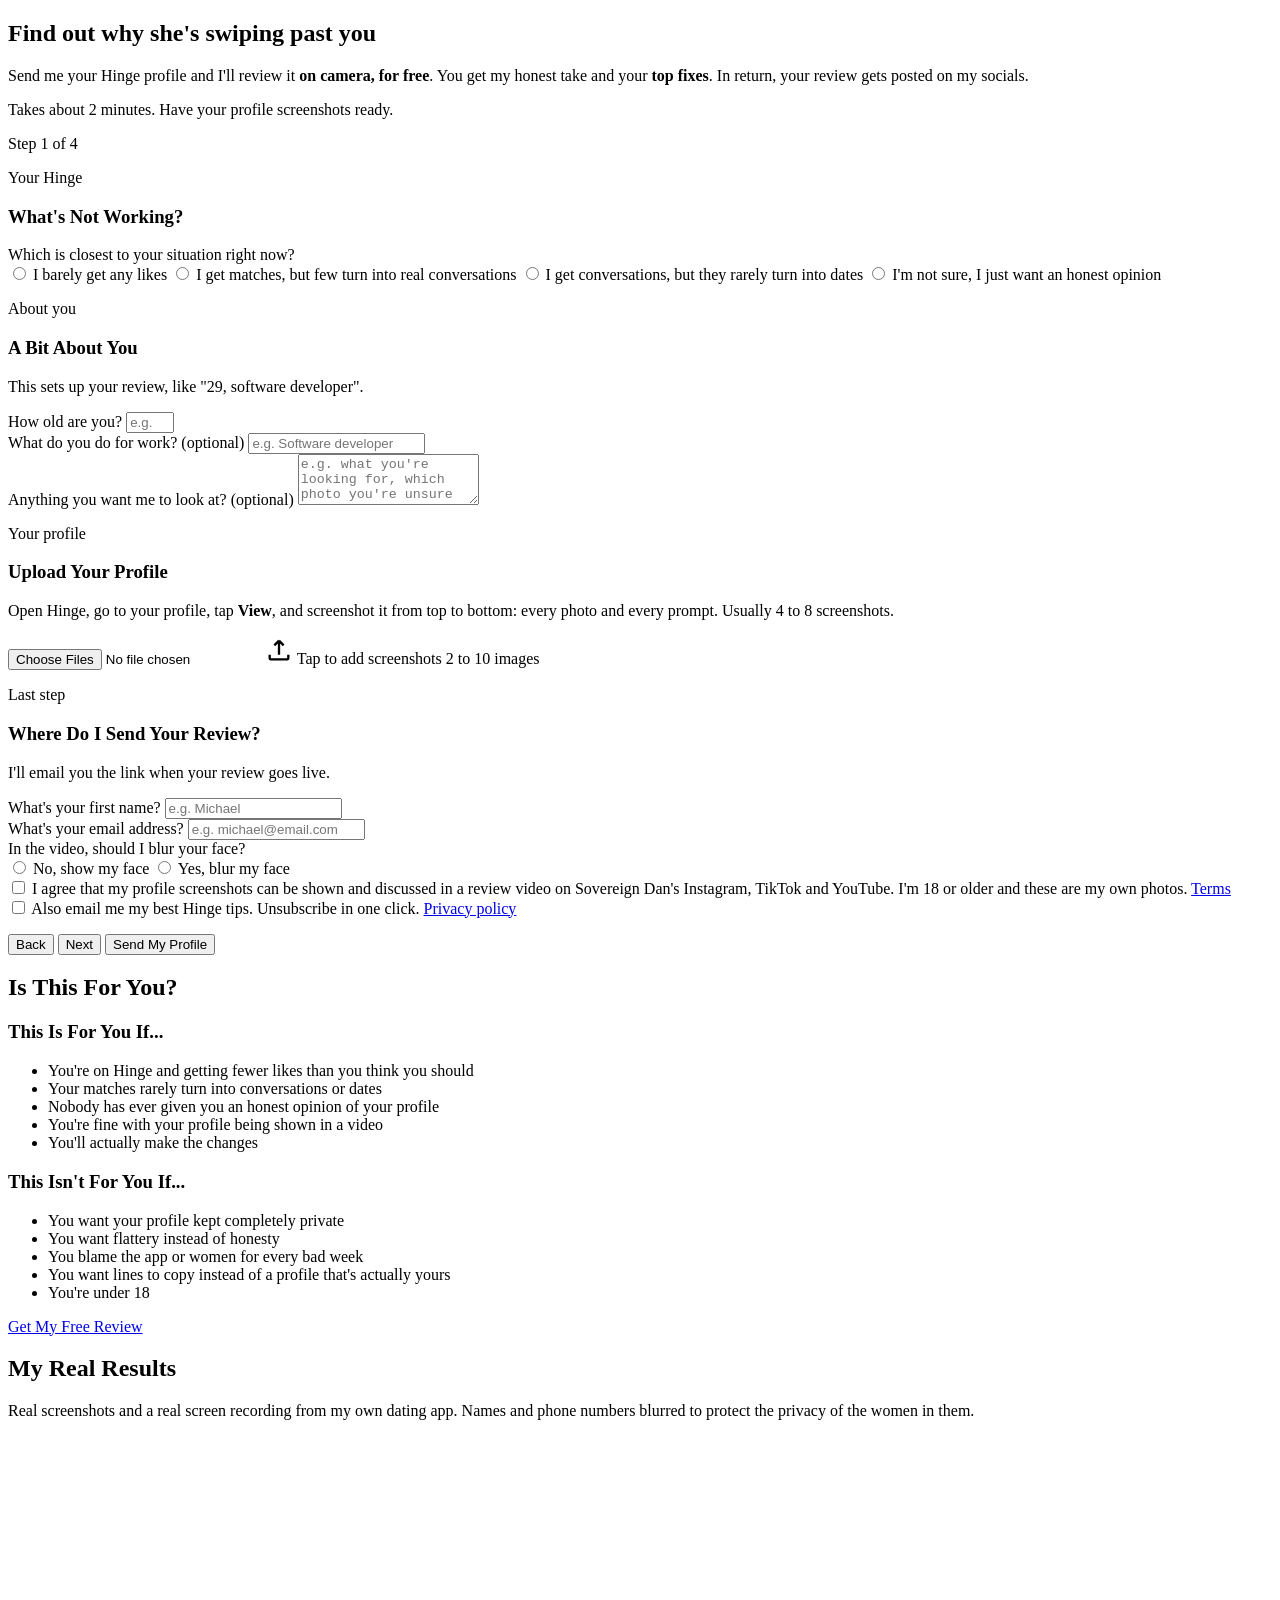
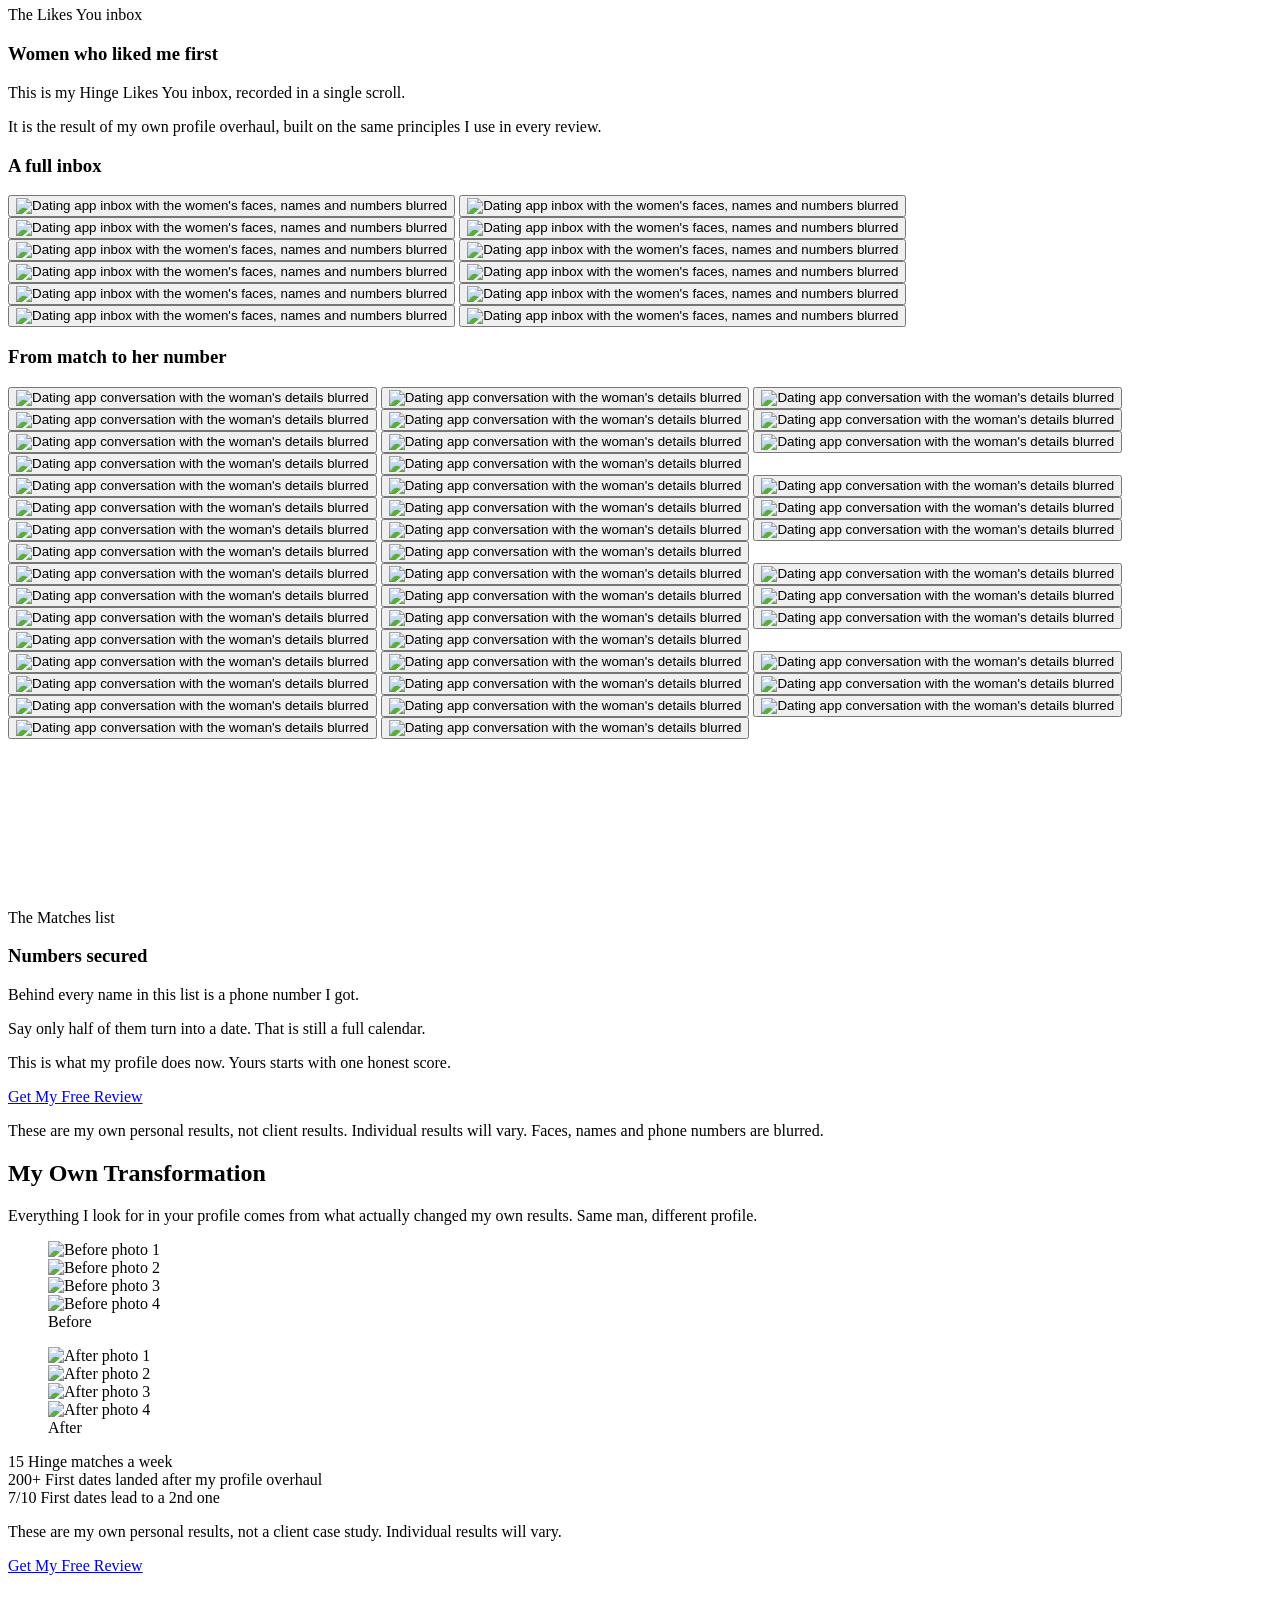
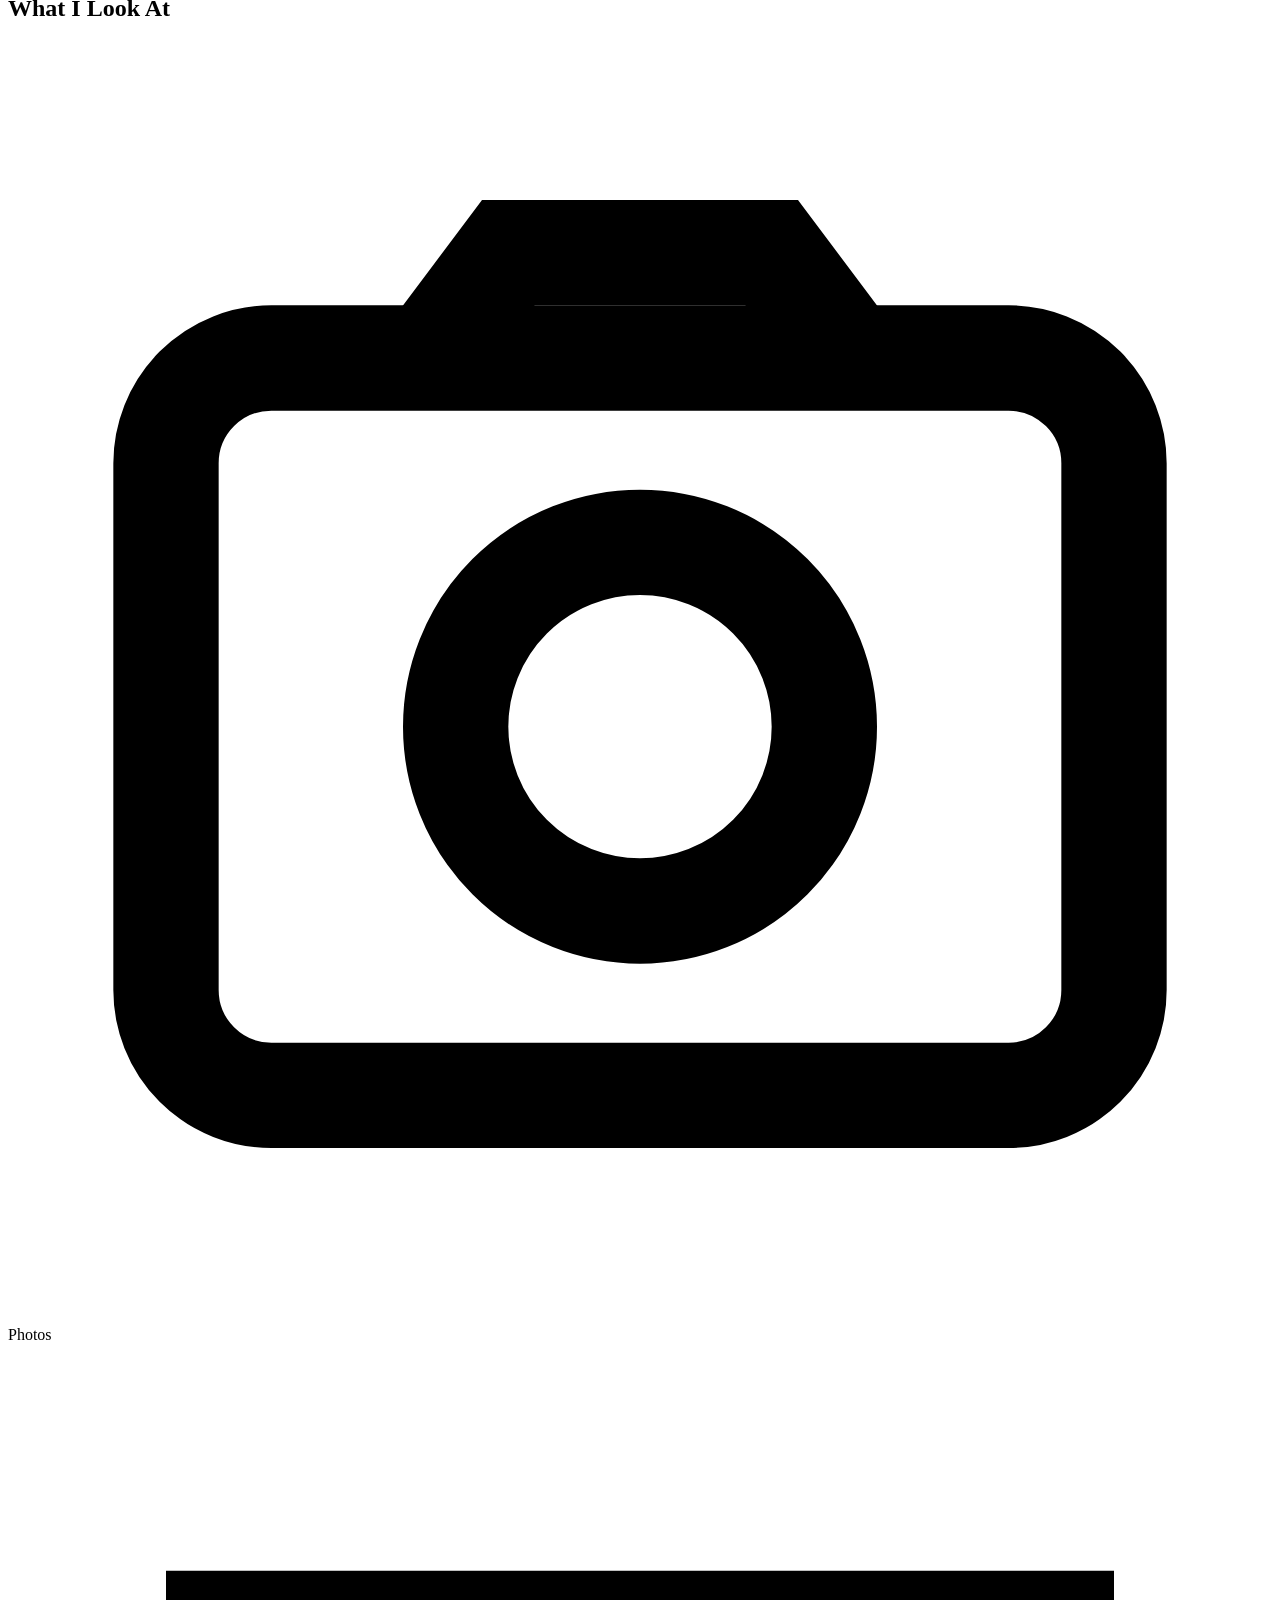
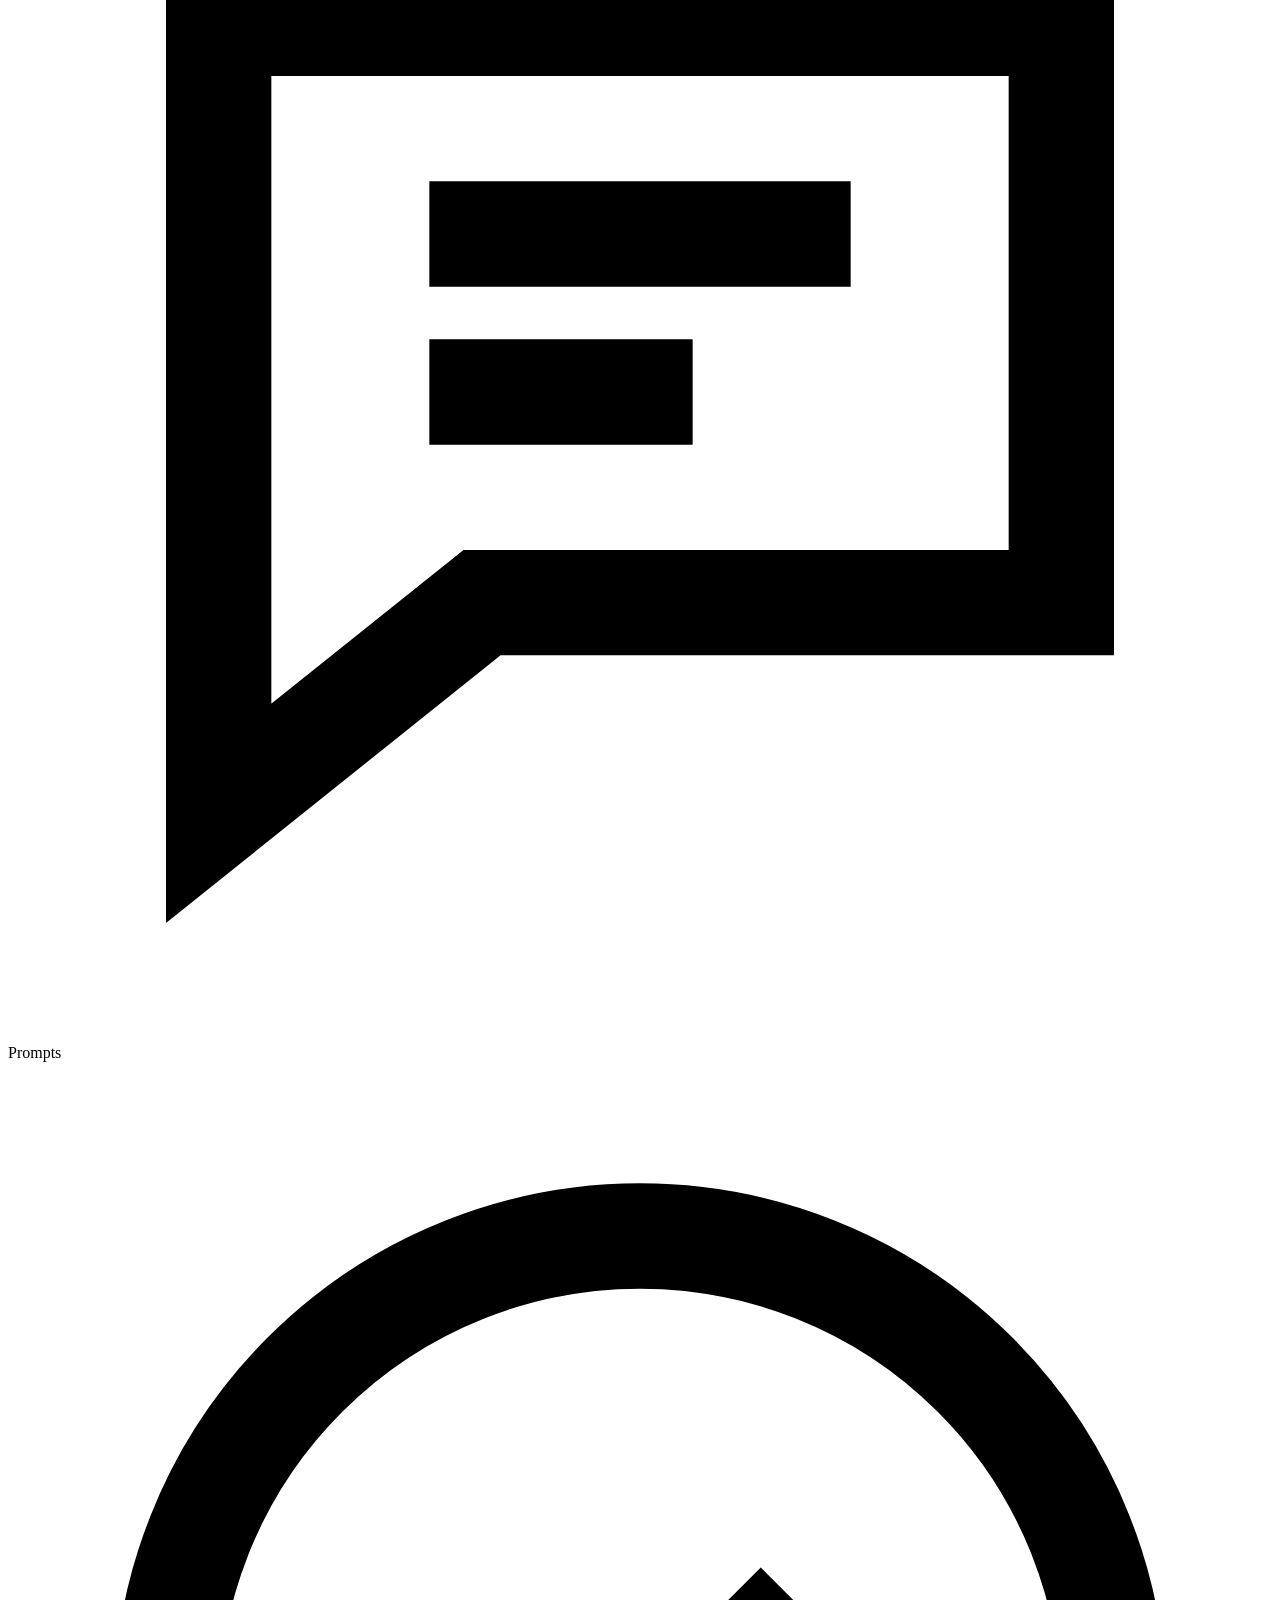
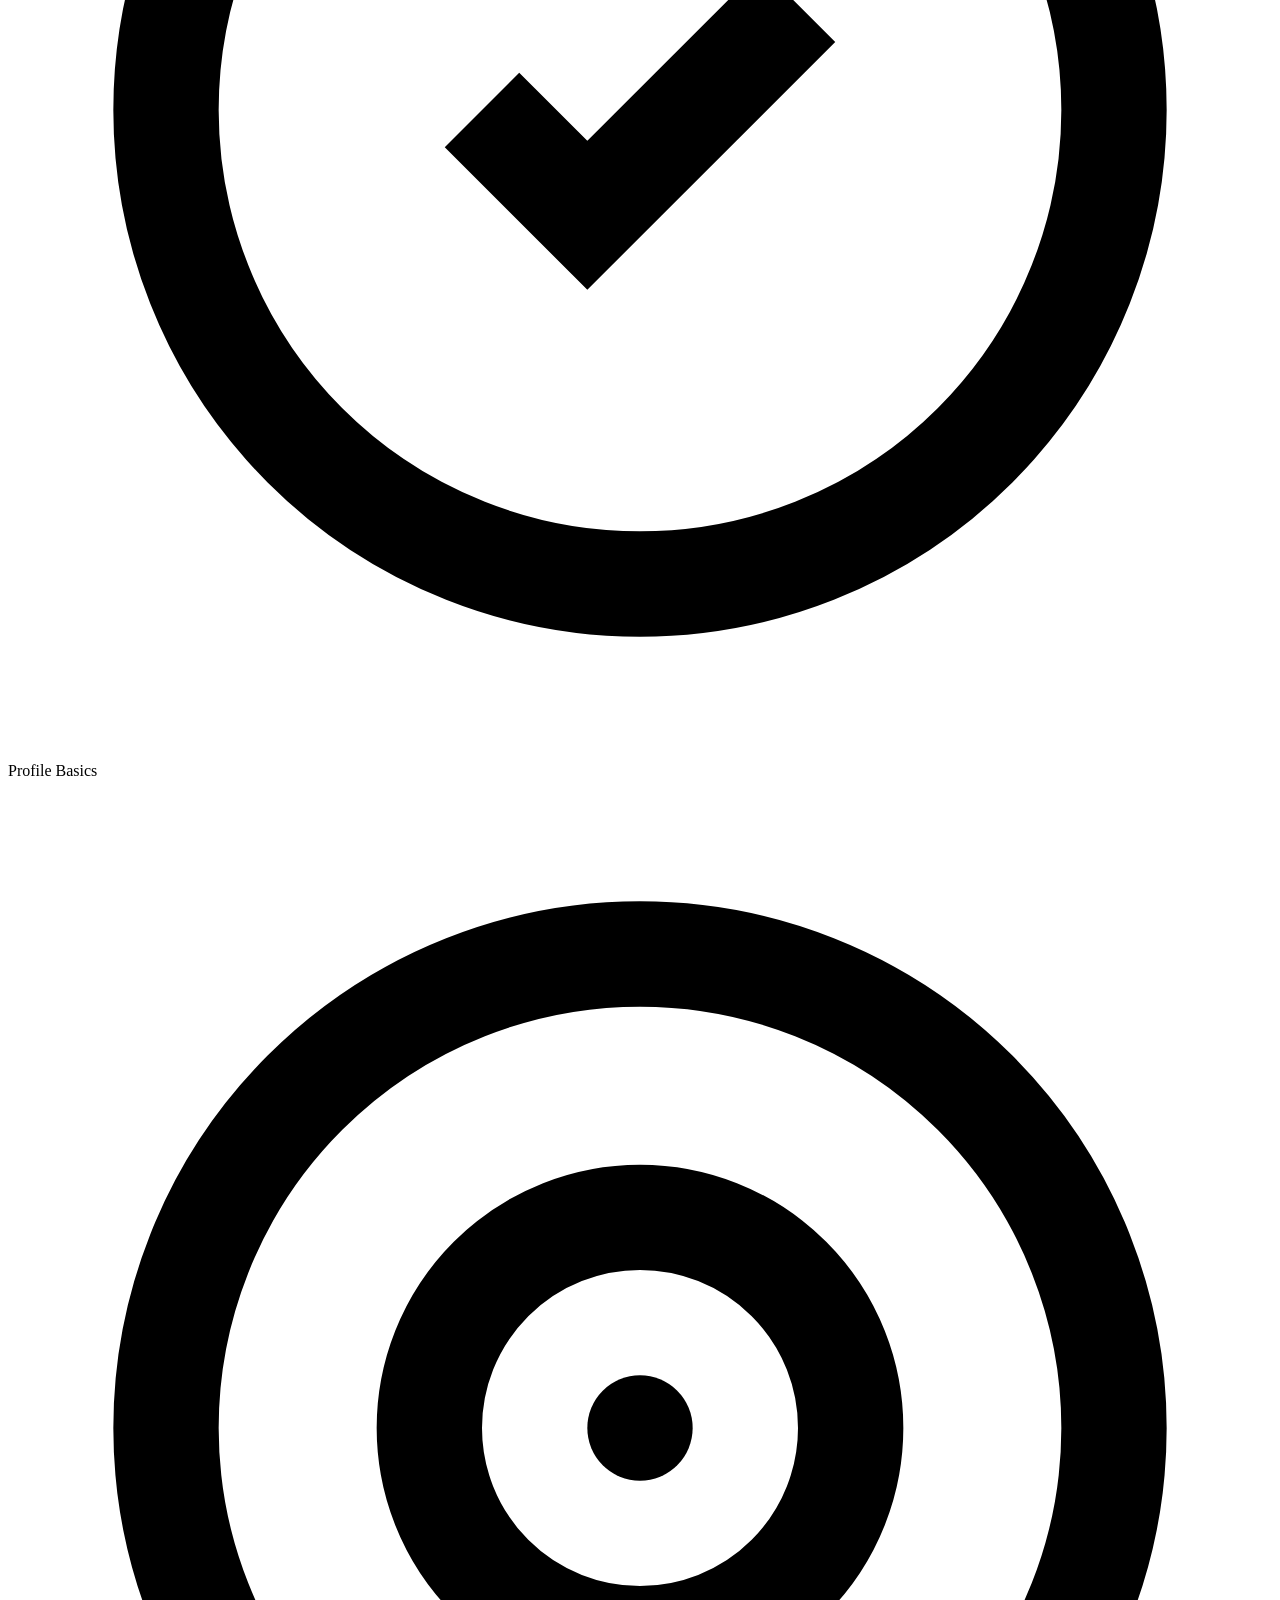
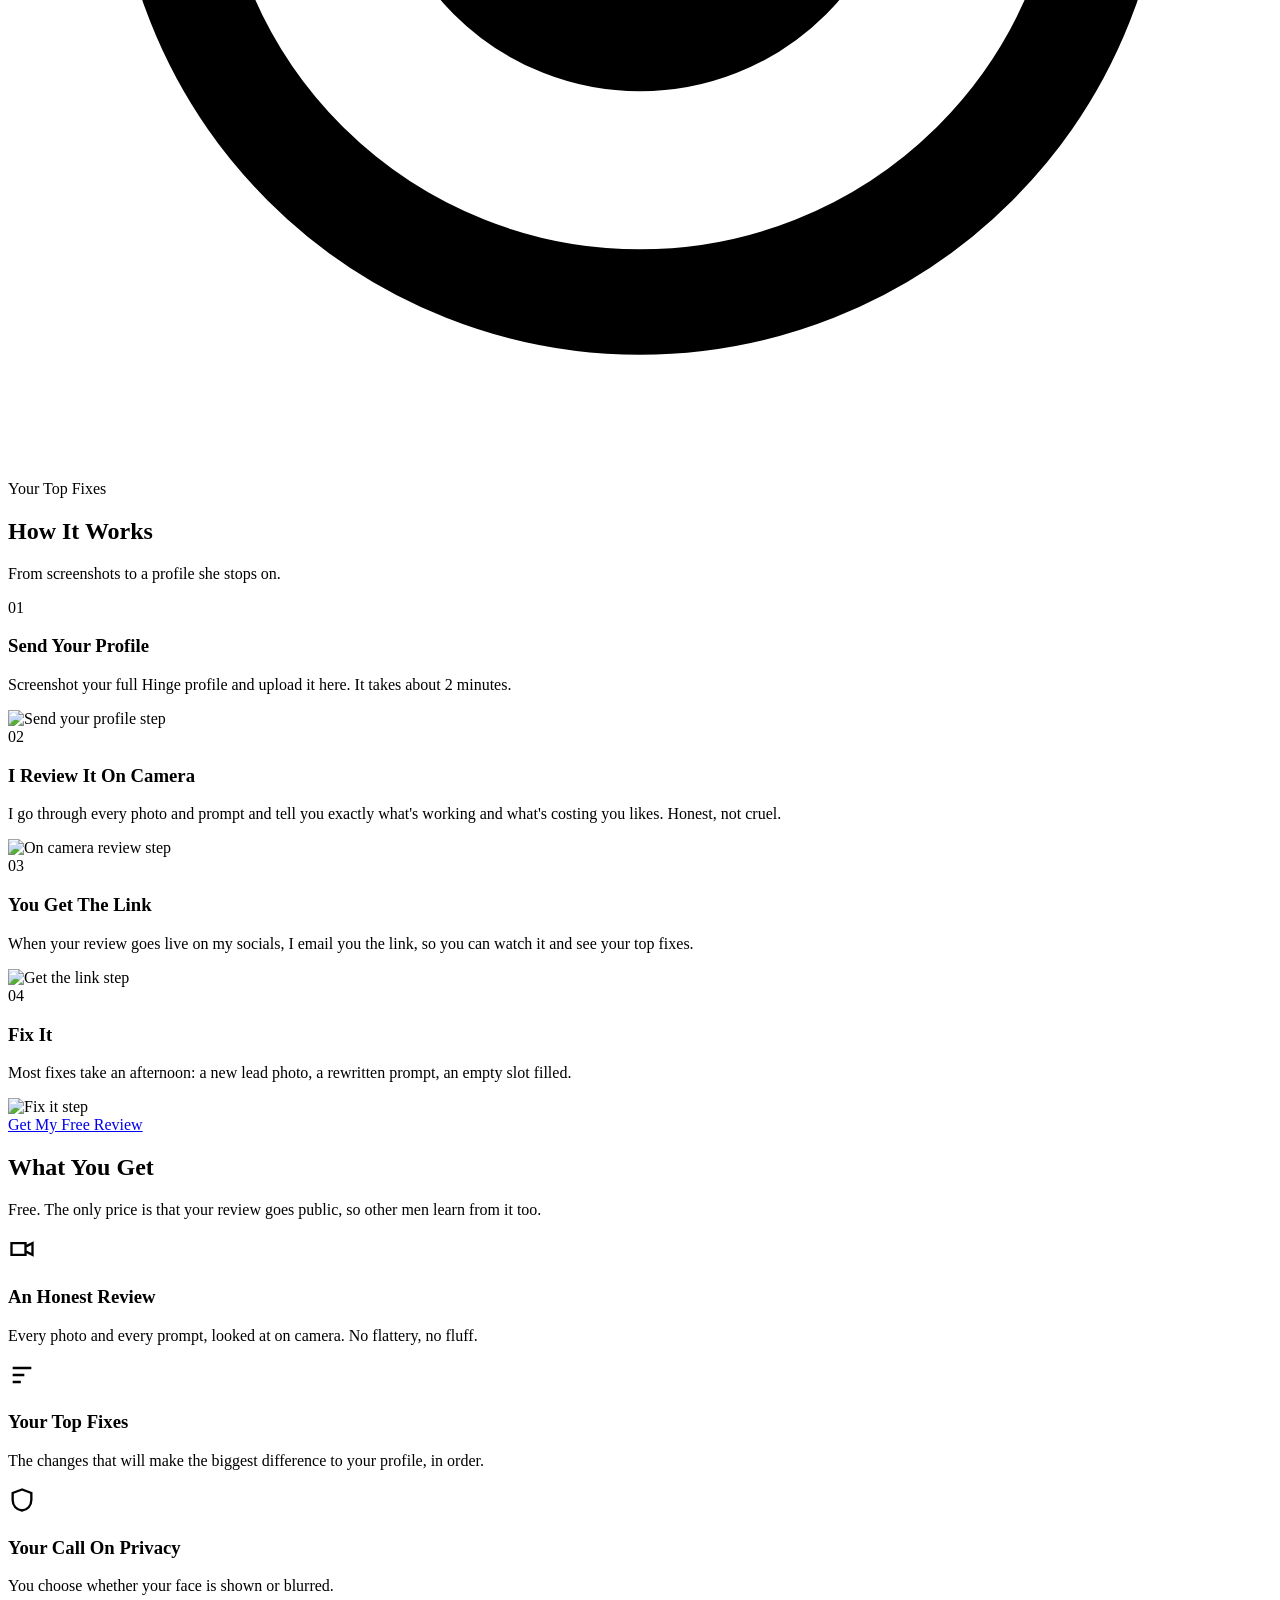
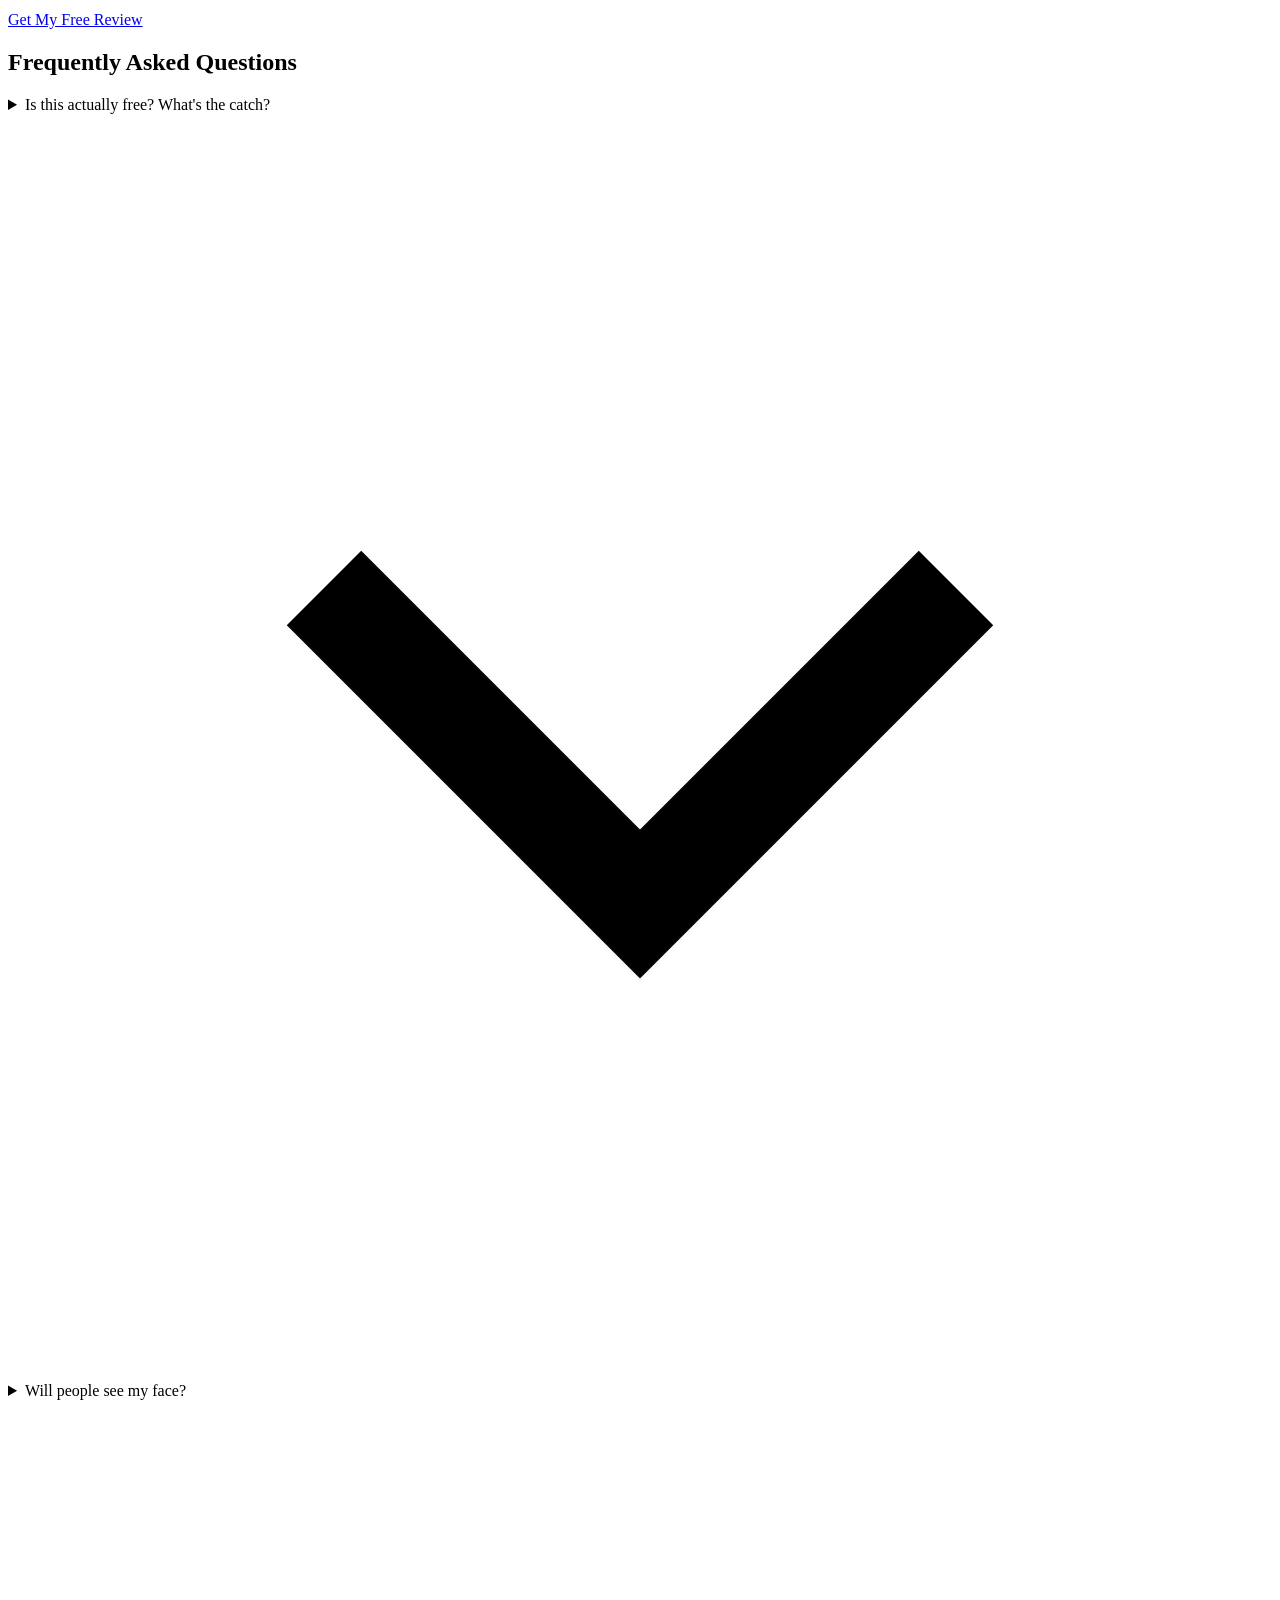
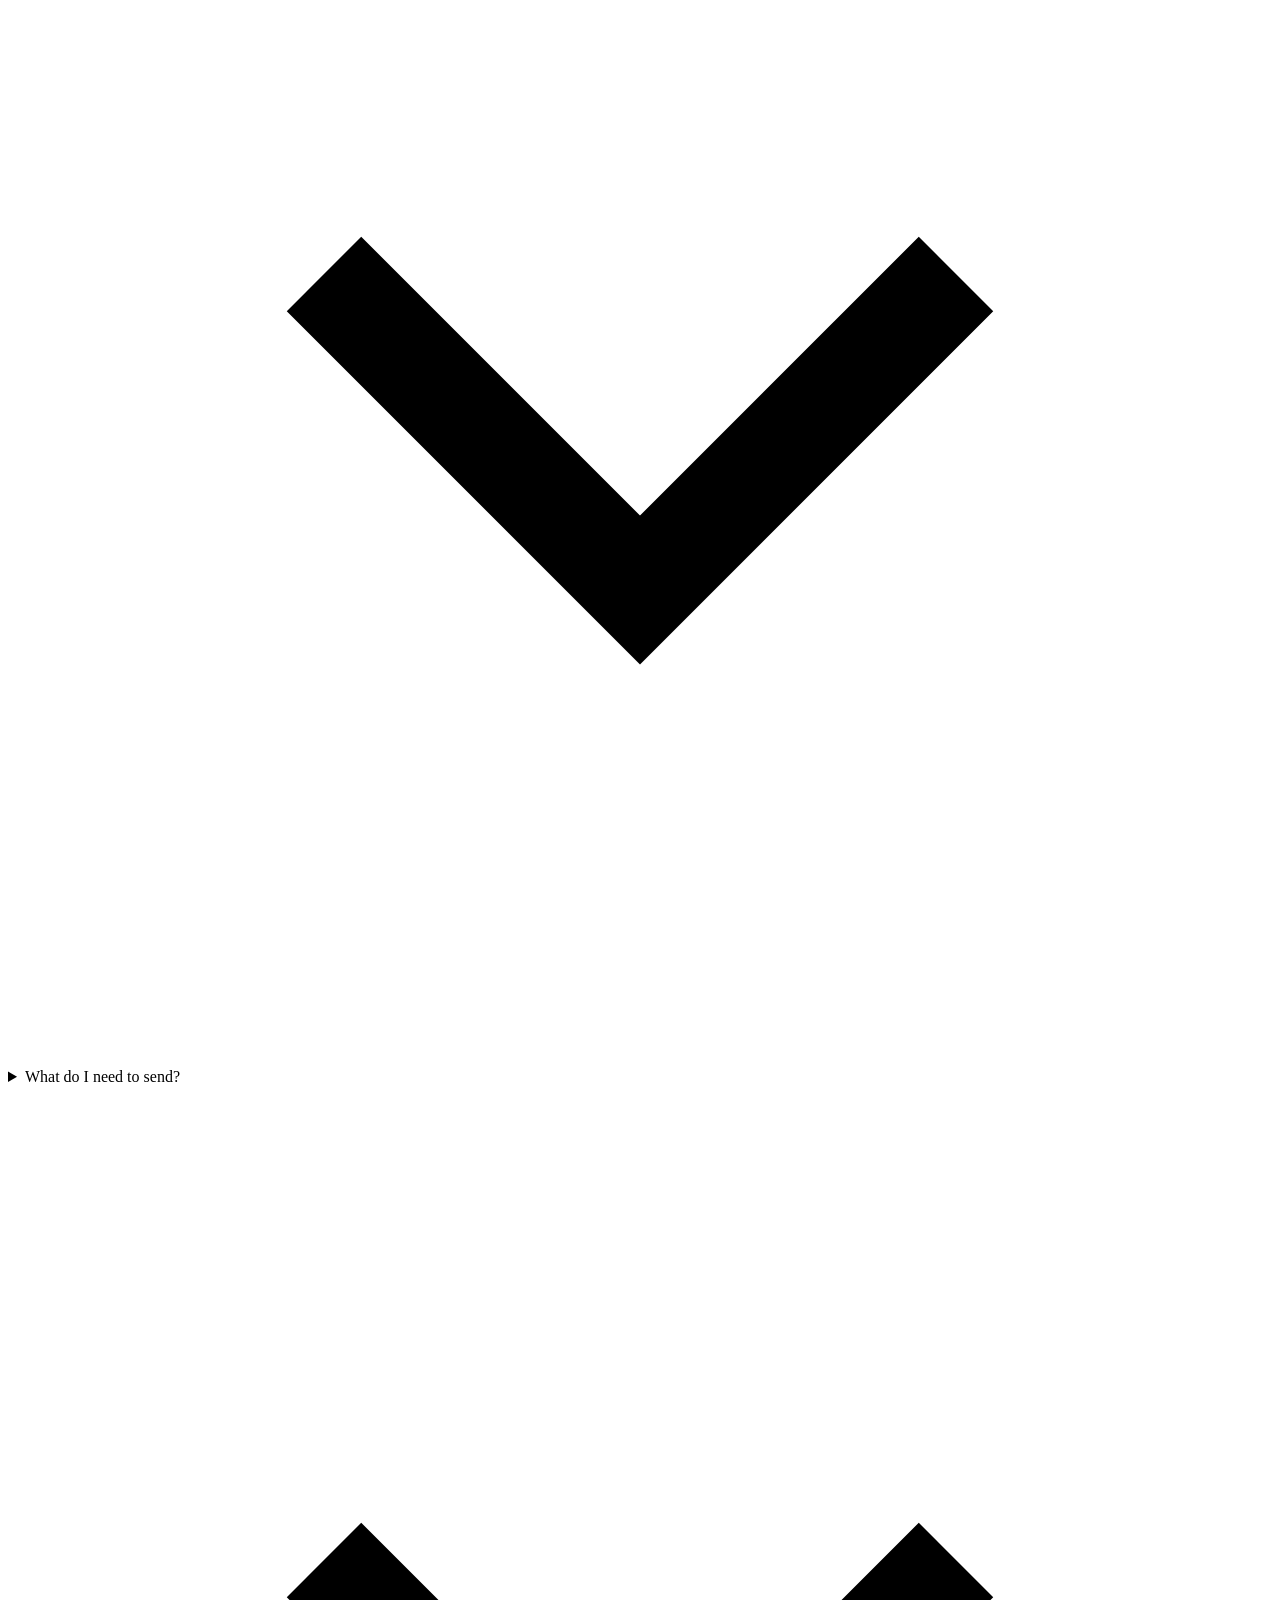
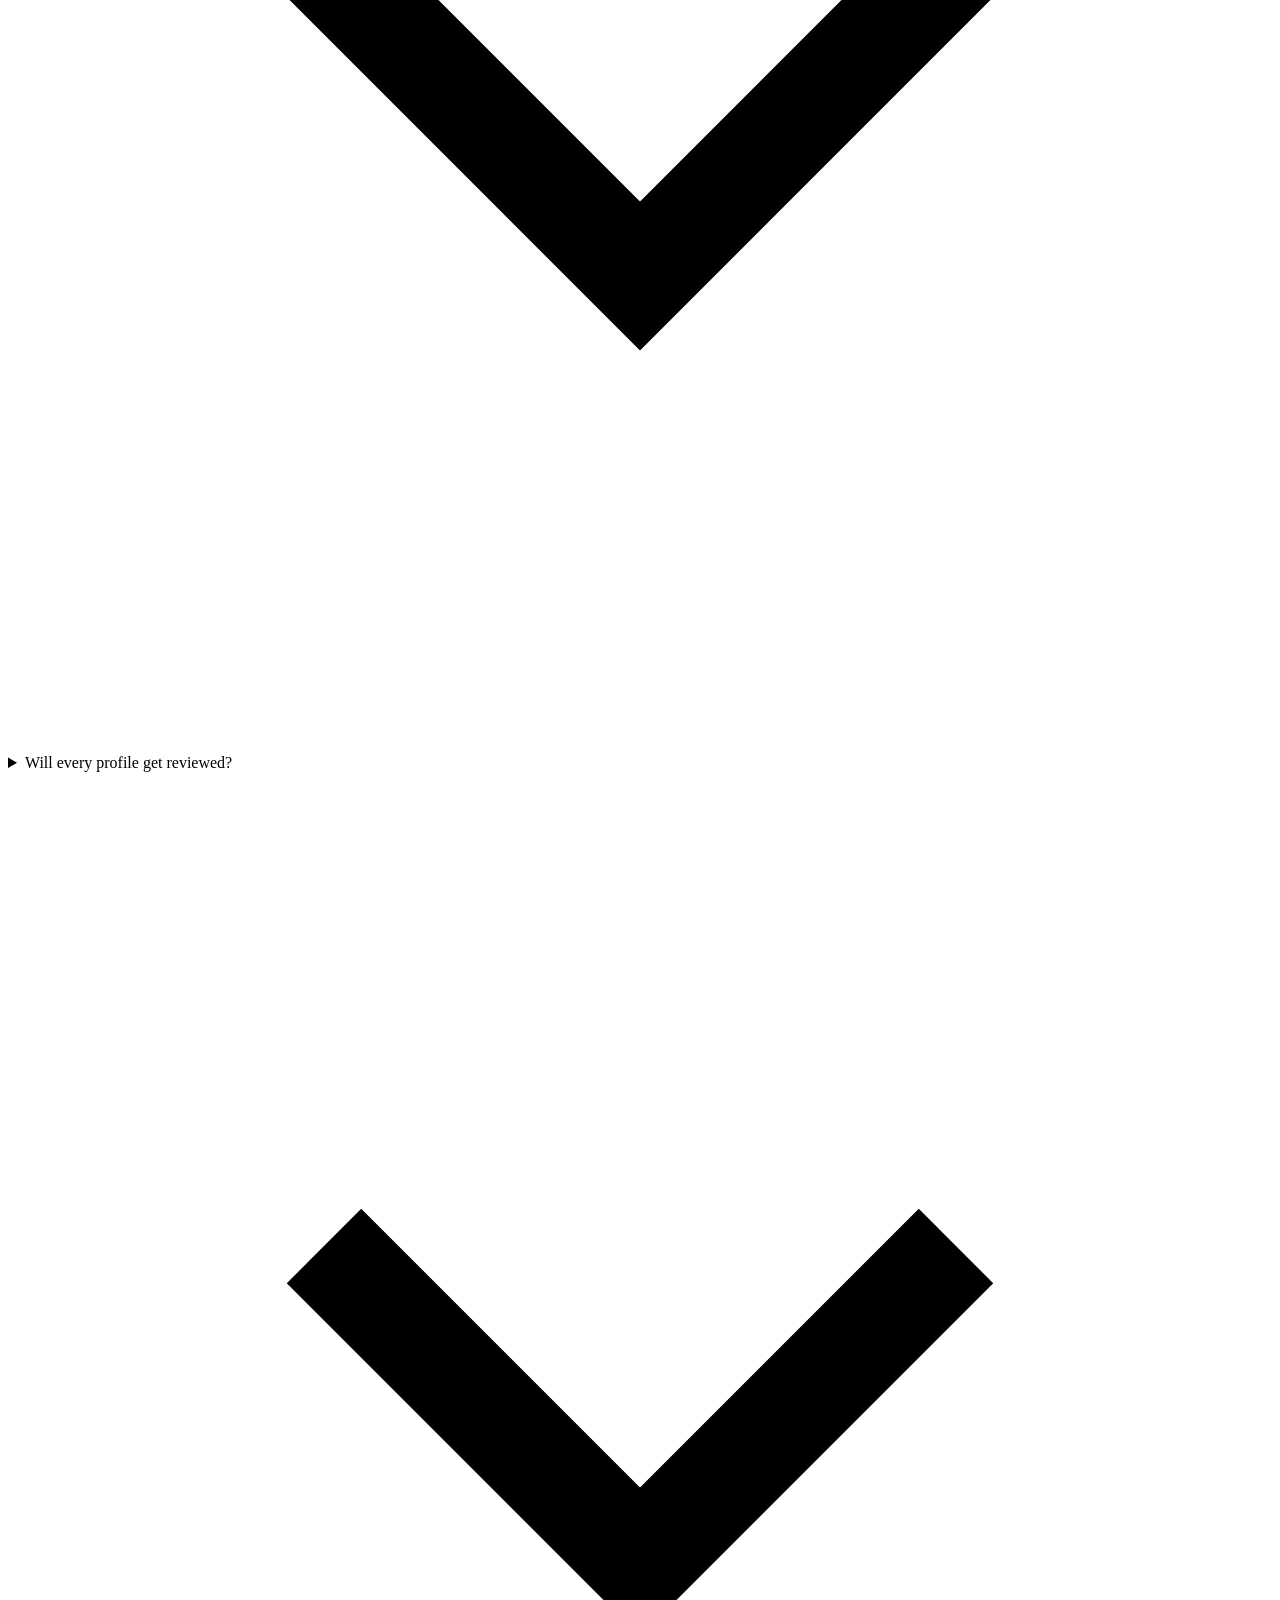
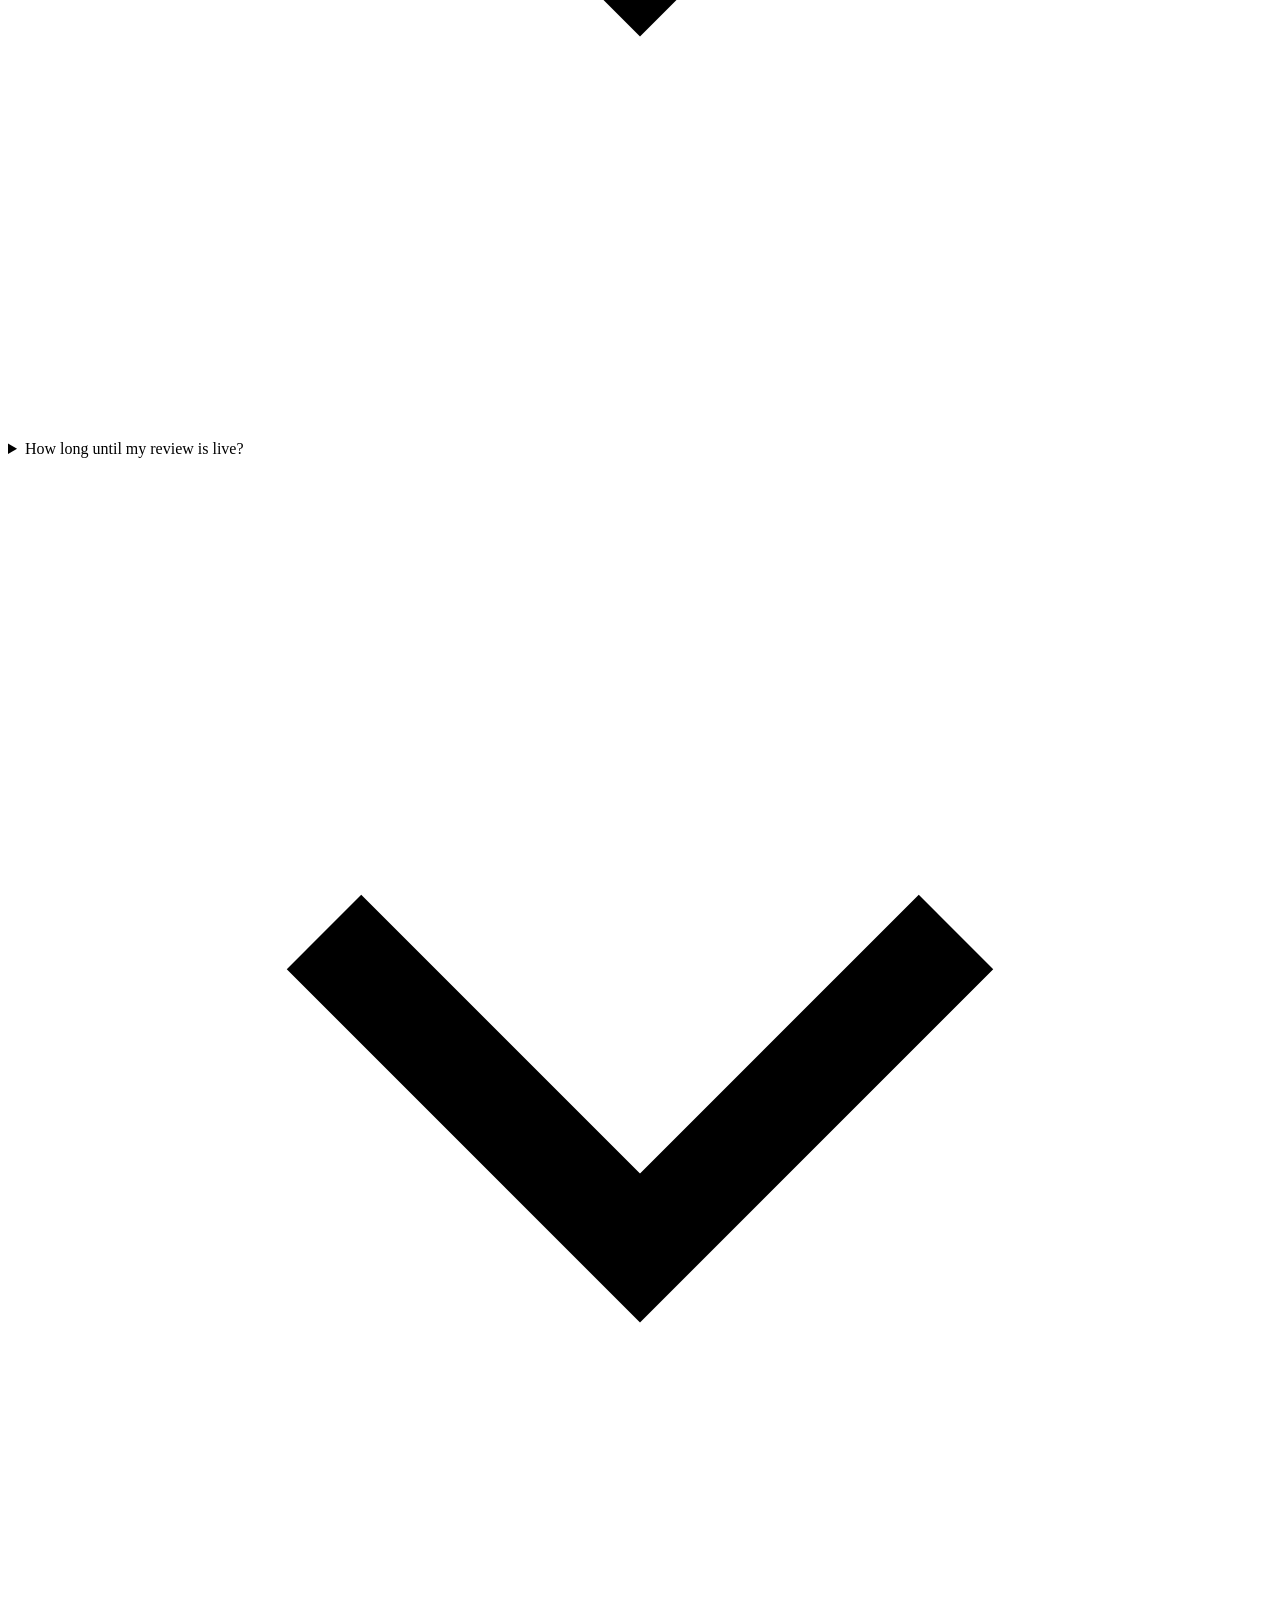
==== index.html @ 55711e71 "Add files via upload" ====
<!DOCTYPE html>
<html lang="en">
<head>
<meta charset="UTF-8" />
<meta name="viewport" content="width=device-width, initial-scale=1.0" />
<title>Sovereign Dan | Free Hinge Profile Review</title>
<meta name="description" content="Send me your Hinge profile and get an honest, on camera review for free. Your review gets featured on my socials." />
<!-- CONFIRM DOMAIN: sovereigndan.com is assumed. Change these four URLs if the live domain is different. -->
<link rel="canonical" href="https://sovereigndan.com/" />
<meta property="og:url" content="https://sovereigndan.com/" />

<meta property="og:title" content="Find out why she's swiping past you" />
<meta property="og:description" content="Free Hinge profile reviews, on camera. Send me your profile and get my honest take and your top fixes." />
<meta property="og:image" content="https://sovereigndan.com/assets/og-image.jpg" />
<meta property="og:image:width" content="1200" />
<meta property="og:image:height" content="630" />
<meta property="og:site_name" content="Sovereign Dan" />
<meta name="twitter:card" content="summary_large_image" />
<meta name="twitter:image" content="https://sovereigndan.com/assets/og-image.jpg" />
<meta property="og:type" content="website" />

<link rel="icon" href="assets/favicon.ico?v=2" sizes="48x48" />
<link rel="icon" type="image/png" sizes="32x32" href="assets/favicon-32.png?v=2" />
<link rel="icon" type="image/png" sizes="192x192" href="assets/favicon-192.png?v=2" />
<link rel="apple-touch-icon" href="assets/apple-touch-icon.png?v=2" />
<meta name="theme-color" content="#401b27" />

<!-- Remove this once the page is ready to be found. -->
<meta name="robots" content="noindex" />

<link rel="stylesheet" href="css/styles.css?v=41" />
</head>
<body>

<main>

<!-- ================= 1. HERO + PROFILE SUBMISSION ================= -->
<section id="top" class="hero reveal" aria-labelledby="hero-heading">
  <div class="hero-bg" aria-hidden="true"></div>
  <div class="hero-overlay" aria-hidden="true"></div>
  <div class="container hero-inner">
    <h1 id="hero-heading" class="hero-headline">Find out why she's swiping past you</h1>
    <p class="hero-subheadline">Send me your Hinge profile and I'll review it <b>on camera, for free</b>. You get my honest take and your <b>top fixes</b>. In return, your review gets posted on my socials.</p>

    <p class="hero-form-label" id="apply">Takes about 2 minutes. Have your profile screenshots ready.</p>

    <div class="multistep-form" id="applyForm">

      <!-- progress -->
      <div class="form-progress">
        <div class="form-progress-bar">
          <div class="form-progress-fill" id="formProgressFill"></div>
        </div>
        <div class="form-progress-label">
          <span id="formStepLabel">Step 1 of 4</span>
        </div>
      </div>

      <form novalidate>

        <!-- STEP 1: WHAT'S NOT WORKING -->
        <div class="form-step is-active" data-step="1">
          <p class="form-step-kicker">Your Hinge</p>
          <h3 class="form-step-title">What's Not Working?</h3>
          <div class="form-field">
            <span class="form-field-label">Which is closest to your situation right now?</span>
            <div class="radio-group">
              <label class="radio-option">
                <input type="radio" name="problem" value="Barely any likes" required />
                <span>I barely get any likes</span>
              </label>
              <label class="radio-option">
                <input type="radio" name="problem" value="Matches but few conversations" />
                <span>I get matches, but few turn into real conversations</span>
              </label>
              <label class="radio-option">
                <input type="radio" name="problem" value="Conversations but few dates" />
                <span>I get conversations, but they rarely turn into dates</span>
              </label>
              <label class="radio-option">
                <input type="radio" name="problem" value="Wants an honest opinion" />
                <span>I'm not sure, I just want an honest opinion</span>
              </label>
            </div>
          </div>
        </div>

        <!-- STEP 2: ABOUT YOU -->
        <div class="form-step" data-step="2">
          <p class="form-step-kicker">About you</p>
          <h3 class="form-step-title">A Bit About You</h3>
          <p class="form-step-note">This sets up your review, like "29, software developer".</p>
          <div class="form-field">
            <label for="q_age">How old are you?</label>
            <input type="number" id="q_age" name="q_age" inputmode="numeric" min="18" max="99" placeholder="e.g. 29" required />
          </div>
          <div class="form-field">
            <label for="q_job">What do you do for work? <span class="form-optional">(optional)</span></label>
            <input type="text" id="q_job" name="q_job" maxlength="60" placeholder="e.g. Software developer" />
          </div>
          <div class="form-field">
            <label for="q_words">Anything you want me to look at? <span class="form-optional">(optional)</span></label>
            <textarea id="q_words" name="q_words" rows="3" maxlength="500" placeholder="e.g. what you're looking for, which photo you're unsure about"></textarea>
          </div>
        </div>

        <!-- STEP 3: SCREENSHOTS -->
        <div class="form-step" data-step="3">
          <p class="form-step-kicker">Your profile</p>
          <h3 class="form-step-title">Upload Your Profile</h3>
          <p class="form-step-note">Open Hinge, go to your profile, tap <b>View</b>, and screenshot it from top to bottom: every photo and every prompt. Usually 4 to 8 screenshots.</p>
          <div class="form-field upload-field" id="uploadField">
            <label class="upload-drop" for="q_files">
              <input type="file" id="q_files" name="q_files" accept="image/*" multiple />
              <svg viewBox="0 0 24 24" width="28" height="28" aria-hidden="true"><path fill="none" stroke="currentColor" stroke-width="2" d="M12 16V4m0 0-4 4m4-4 4 4M4 16v3a1 1 0 0 0 1 1h14a1 1 0 0 0 1-1v-3"/></svg>
              <span class="upload-drop-title">Tap to add screenshots</span>
              <span class="upload-drop-sub">2 to 10 images</span>
            </label>
            <div class="upload-grid" id="uploadGrid"></div>
            <p class="upload-error" id="uploadError" role="alert"></p>
          </div>
        </div>

        <!-- STEP 4: DETAILS AND CONSENT. Submitting this step uploads everything. -->
        <div class="form-step" data-step="4">
          <p class="form-step-kicker">Last step</p>
          <h3 class="form-step-title">Where Do I Send Your Review?</h3>
          <p class="form-step-note">I'll email you the link when your review goes live.</p>
          <div class="form-field">
            <label for="q1">What's your first name?</label>
            <input type="text" id="q1" name="q1" placeholder="e.g. Michael" autocomplete="given-name" required />
          </div>
          <div class="form-field">
            <label for="q2">What's your email address?</label>
            <input type="email" id="q2" name="q2" placeholder="e.g. michael@email.com" autocomplete="email" required />
          </div>
          <div class="form-field">
            <span class="form-field-label">In the video, should I blur your face?</span>
            <div class="radio-group radio-group-inline">
              <label class="radio-option">
                <input type="radio" name="blur" value="Show face" required />
                <span>No, show my face</span>
              </label>
              <label class="radio-option">
                <input type="radio" name="blur" value="Blur face" />
                <span>Yes, blur my face</span>
              </label>
            </div>
          </div>
          <div class="form-field form-consent">
            <label class="consent-option">
              <input type="checkbox" id="q_feature" name="q_feature" value="yes" required />
              <span>I agree that my profile screenshots can be shown and discussed in a review video on Sovereign Dan's Instagram, TikTok and YouTube. I'm 18 or older and these are my own photos. <a href="terms.html" target="_blank" rel="noopener">Terms</a></span>
            </label>
          </div>
          <div class="form-field">
            <label class="consent-option">
              <input type="checkbox" id="q_tips" name="q_tips" value="yes" />
              <span>Also email me my best Hinge tips. Unsubscribe in one click. <a href="privacy.html" target="_blank" rel="noopener">Privacy policy</a></span>
            </label>
          </div>
          <p class="upload-error" id="submitError" role="alert"></p>
        </div>

        <!-- NAV -->
        <div class="form-nav">
          <button type="button" class="btn btn-ghost form-back" id="formBack">Back</button>
          <button type="button" class="btn btn-primary form-next" id="formNext">Next</button>
          <button type="submit" class="btn btn-primary form-submit" id="formSubmit">Send My Profile</button>
        </div>

      </form>

      <!-- ================= SUCCESS (shown in place of the form after upload) ================= -->
      <div class="scorecard-results" id="submitSuccess" hidden>
        <div class="scorecard-score-ring">
          <svg viewBox="0 0 24 24" width="44" height="44" aria-hidden="true"><path fill="none" stroke="currentColor" stroke-width="2.5" d="M5 12.5 10 17 19 7"/></svg>
        </div>
        <h3 class="scorecard-results-heading" id="successHeading">You're in.</h3>
        <p class="scorecard-bottleneck-callout" id="successText">Your profile is in my review queue. When your review goes live, I'll email you the link.</p>

        <div class="scorecard-panel">
          <h4 class="scorecard-panel-title">Don't Miss Your Review</h4>
          <p class="scorecard-panel-text">Follow me so you see it the day it goes up, plus every other review I post.</p>
          <div class="success-socials">
            <a class="btn btn-primary" href="https://www.instagram.com/sovereigndan1/" target="_blank" rel="noopener noreferrer" data-social="instagram">Instagram</a>
            <a class="btn btn-ghost" href="https://www.tiktok.com/@sovereigndan" target="_blank" rel="noopener noreferrer" data-social="tiktok">TikTok</a>
            <a class="btn btn-ghost" href="https://www.youtube.com/@sovereigndan" target="_blank" rel="noopener noreferrer" data-social="youtube">YouTube</a>
          </div>
        </div>
      </div>
    </div>
  </div>
</section>

<!-- ================= QUALIFY: for / not for ================= -->
<section id="qualify" class="section qualify reveal" aria-labelledby="qualify-heading">
  <div class="container">
    <h2 id="qualify-heading" class="section-title">Is This For You?</h2>

    <div class="qualify-grid">
      <div class="qualify-panel qualify-for reveal reveal-left">
        <h3>This Is For You If...</h3>
        <ul class="qualify-list qualify-list-positive">
          <li>You're on Hinge and getting fewer likes than you think you should</li>
          <li>Your matches rarely turn into conversations or dates</li>
          <li>Nobody has ever given you an honest opinion of your profile</li>
          <li>You're fine with your profile being shown in a video</li>
          <li>You'll actually make the changes</li>
        </ul>
      </div>
      <div class="qualify-panel qualify-notfor reveal reveal-right">
        <h3>This Isn't For You If...</h3>
        <ul class="qualify-list qualify-list-negative">
          <li>You want your profile kept completely private</li>
          <li>You want flattery instead of honesty</li>
          <li>You blame the app or women for every bad week</li>
          <li>You want lines to copy instead of a profile that's actually yours</li>
          <li>You're under 18</li>
        </ul>
      </div>
    </div>

    <div class="section-cta">
      <a href="#apply" class="btn btn-primary" data-cta-location="qualify">Get My Free Review</a>
    </div>
  </div>
</section>

<!-- ================= RESULTS: dating app proof (screenshots + screen recording of my own accounts,
     faces, names and numbers blurred; originals are NOT published, see assets/proof) ================= -->
<section id="results" class="section results" aria-labelledby="results-heading">
  <div class="container">
    <h2 id="results-heading" class="section-title reveal">My Real Results</h2>
    <p class="results-intro reveal">Real screenshots and a real screen recording from my own dating app. Names and phone numbers blurred to protect the privacy of the women in them.</p>

    <div class="results-feature reveal">
      <div class="results-phone">
        <video id="resultsVideo" muted loop playsinline preload="metadata" poster="assets/proof/likes-you-poster.jpg" aria-label="Screen recording scrolling through the Likes You inbox of my dating app, faces and names blurred">
          <source src="assets/proof/likes-you.mp4" type="video/mp4" />
        </video>
      </div>
      <div class="results-feature-copy">
        <p class="results-kicker">The Likes You inbox</p>
        <h3 class="results-feature-title">Women who liked me first</h3>
        <p>This is my Hinge Likes You inbox, recorded in a single scroll.</p>
        <p>It is the result of my own profile overhaul, built on the same principles I use in every review.</p>
      </div>
    </div>

    <div class="results-row-block reveal">
      <h3 class="results-row-title">A full inbox</h3>
      <div class="marquee" style="--marquee-duration: 46s">
        <div class="marquee-track">
          <div class="marquee-set">
          <button type="button" class="shot" data-index="0" data-full="assets/proof/inbox-01.webp"><img src="assets/proof/inbox-01.webp" alt="Dating app inbox with the women's faces, names and numbers blurred" width="720" height="1558" loading="lazy" decoding="async" /></button>
          <button type="button" class="shot" data-index="1" data-full="assets/proof/inbox-02.webp"><img src="assets/proof/inbox-02.webp" alt="Dating app inbox with the women's faces, names and numbers blurred" width="720" height="1558" loading="lazy" decoding="async" /></button>
          <button type="button" class="shot" data-index="2" data-full="assets/proof/inbox-03.webp"><img src="assets/proof/inbox-03.webp" alt="Dating app inbox with the women's faces, names and numbers blurred" width="720" height="1558" loading="lazy" decoding="async" /></button>
          <button type="button" class="shot" data-index="3" data-full="assets/proof/inbox-04.webp"><img src="assets/proof/inbox-04.webp" alt="Dating app inbox with the women's faces, names and numbers blurred" width="720" height="1558" loading="lazy" decoding="async" /></button>
          <button type="button" class="shot" data-index="4" data-full="assets/proof/inbox-05.webp"><img src="assets/proof/inbox-05.webp" alt="Dating app inbox with the women's faces, names and numbers blurred" width="720" height="1558" loading="lazy" decoding="async" /></button>
          <button type="button" class="shot" data-index="5" data-full="assets/proof/inbox-06.webp"><img src="assets/proof/inbox-06.webp" alt="Dating app inbox with the women's faces, names and numbers blurred" width="720" height="1558" loading="lazy" decoding="async" /></button>
          </div>
          <div class="marquee-set" aria-hidden="true">
          <button type="button" class="shot" data-index="0" data-full="assets/proof/inbox-01.webp" aria-hidden="true" tabindex="-1"><img src="assets/proof/inbox-01.webp" alt="Dating app inbox with the women's faces, names and numbers blurred" width="720" height="1558" loading="lazy" decoding="async" /></button>
          <button type="button" class="shot" data-index="1" data-full="assets/proof/inbox-02.webp" aria-hidden="true" tabindex="-1"><img src="assets/proof/inbox-02.webp" alt="Dating app inbox with the women's faces, names and numbers blurred" width="720" height="1558" loading="lazy" decoding="async" /></button>
          <button type="button" class="shot" data-index="2" data-full="assets/proof/inbox-03.webp" aria-hidden="true" tabindex="-1"><img src="assets/proof/inbox-03.webp" alt="Dating app inbox with the women's faces, names and numbers blurred" width="720" height="1558" loading="lazy" decoding="async" /></button>
          <button type="button" class="shot" data-index="3" data-full="assets/proof/inbox-04.webp" aria-hidden="true" tabindex="-1"><img src="assets/proof/inbox-04.webp" alt="Dating app inbox with the women's faces, names and numbers blurred" width="720" height="1558" loading="lazy" decoding="async" /></button>
          <button type="button" class="shot" data-index="4" data-full="assets/proof/inbox-05.webp" aria-hidden="true" tabindex="-1"><img src="assets/proof/inbox-05.webp" alt="Dating app inbox with the women's faces, names and numbers blurred" width="720" height="1558" loading="lazy" decoding="async" /></button>
          <button type="button" class="shot" data-index="5" data-full="assets/proof/inbox-06.webp" aria-hidden="true" tabindex="-1"><img src="assets/proof/inbox-06.webp" alt="Dating app inbox with the women's faces, names and numbers blurred" width="720" height="1558" loading="lazy" decoding="async" /></button>
          </div>
        </div>
      </div>
    </div>

    <div class="results-row-block reveal">
      <h3 class="results-row-title">From match to her number</h3>
      <div class="marquee" style="--marquee-duration: 80s">
        <div class="marquee-track">
          <div class="marquee-set">
          <button type="button" class="shot" data-index="6" data-full="assets/proof/chat-01.webp?v=2"><img src="assets/proof/chat-01.webp?v=2" alt="Dating app conversation with the woman's details blurred" width="720" height="1558" loading="lazy" decoding="async" /></button>
          <button type="button" class="shot" data-index="7" data-full="assets/proof/chat-02.webp?v=2"><img src="assets/proof/chat-02.webp?v=2" alt="Dating app conversation with the woman's details blurred" width="720" height="1558" loading="lazy" decoding="async" /></button>
          <button type="button" class="shot" data-index="8" data-full="assets/proof/chat-03.webp?v=2"><img src="assets/proof/chat-03.webp?v=2" alt="Dating app conversation with the woman's details blurred" width="720" height="1558" loading="lazy" decoding="async" /></button>
          <button type="button" class="shot" data-index="9" data-full="assets/proof/chat-04.webp?v=2"><img src="assets/proof/chat-04.webp?v=2" alt="Dating app conversation with the woman's details blurred" width="720" height="1558" loading="lazy" decoding="async" /></button>
          <button type="button" class="shot" data-index="10" data-full="assets/proof/chat-05.webp?v=2"><img src="assets/proof/chat-05.webp?v=2" alt="Dating app conversation with the woman's details blurred" width="720" height="1558" loading="lazy" decoding="async" /></button>
          <button type="button" class="shot" data-index="11" data-full="assets/proof/chat-06.webp?v=2"><img src="assets/proof/chat-06.webp?v=2" alt="Dating app conversation with the woman's details blurred" width="720" height="1558" loading="lazy" decoding="async" /></button>
          <button type="button" class="shot" data-index="12" data-full="assets/proof/chat-07.webp?v=2"><img src="assets/proof/chat-07.webp?v=2" alt="Dating app conversation with the woman's details blurred" width="720" height="1558" loading="lazy" decoding="async" /></button>
          <button type="button" class="shot" data-index="13" data-full="assets/proof/chat-08.webp?v=2"><img src="assets/proof/chat-08.webp?v=2" alt="Dating app conversation with the woman's details blurred" width="720" height="1558" loading="lazy" decoding="async" /></button>
          <button type="button" class="shot" data-index="14" data-full="assets/proof/chat-09.webp?v=2"><img src="assets/proof/chat-09.webp?v=2" alt="Dating app conversation with the woman's details blurred" width="720" height="1558" loading="lazy" decoding="async" /></button>
          <button type="button" class="shot" data-index="15" data-full="assets/proof/chat-10.webp?v=2"><img src="assets/proof/chat-10.webp?v=2" alt="Dating app conversation with the woman's details blurred" width="720" height="1558" loading="lazy" decoding="async" /></button>
          <button type="button" class="shot" data-index="16" data-full="assets/proof/chat-11.webp?v=2"><img src="assets/proof/chat-11.webp?v=2" alt="Dating app conversation with the woman's details blurred" width="720" height="1558" loading="lazy" decoding="async" /></button>
          </div>
          <div class="marquee-set" aria-hidden="true">
          <button type="button" class="shot" data-index="6" data-full="assets/proof/chat-01.webp?v=2" aria-hidden="true" tabindex="-1"><img src="assets/proof/chat-01.webp?v=2" alt="Dating app conversation with the woman's details blurred" width="720" height="1558" loading="lazy" decoding="async" /></button>
          <button type="button" class="shot" data-index="7" data-full="assets/proof/chat-02.webp?v=2" aria-hidden="true" tabindex="-1"><img src="assets/proof/chat-02.webp?v=2" alt="Dating app conversation with the woman's details blurred" width="720" height="1558" loading="lazy" decoding="async" /></button>
          <button type="button" class="shot" data-index="8" data-full="assets/proof/chat-03.webp?v=2" aria-hidden="true" tabindex="-1"><img src="assets/proof/chat-03.webp?v=2" alt="Dating app conversation with the woman's details blurred" width="720" height="1558" loading="lazy" decoding="async" /></button>
          <button type="button" class="shot" data-index="9" data-full="assets/proof/chat-04.webp?v=2" aria-hidden="true" tabindex="-1"><img src="assets/proof/chat-04.webp?v=2" alt="Dating app conversation with the woman's details blurred" width="720" height="1558" loading="lazy" decoding="async" /></button>
          <button type="button" class="shot" data-index="10" data-full="assets/proof/chat-05.webp?v=2" aria-hidden="true" tabindex="-1"><img src="assets/proof/chat-05.webp?v=2" alt="Dating app conversation with the woman's details blurred" width="720" height="1558" loading="lazy" decoding="async" /></button>
          <button type="button" class="shot" data-index="11" data-full="assets/proof/chat-06.webp?v=2" aria-hidden="true" tabindex="-1"><img src="assets/proof/chat-06.webp?v=2" alt="Dating app conversation with the woman's details blurred" width="720" height="1558" loading="lazy" decoding="async" /></button>
          <button type="button" class="shot" data-index="12" data-full="assets/proof/chat-07.webp?v=2" aria-hidden="true" tabindex="-1"><img src="assets/proof/chat-07.webp?v=2" alt="Dating app conversation with the woman's details blurred" width="720" height="1558" loading="lazy" decoding="async" /></button>
          <button type="button" class="shot" data-index="13" data-full="assets/proof/chat-08.webp?v=2" aria-hidden="true" tabindex="-1"><img src="assets/proof/chat-08.webp?v=2" alt="Dating app conversation with the woman's details blurred" width="720" height="1558" loading="lazy" decoding="async" /></button>
          <button type="button" class="shot" data-index="14" data-full="assets/proof/chat-09.webp?v=2" aria-hidden="true" tabindex="-1"><img src="assets/proof/chat-09.webp?v=2" alt="Dating app conversation with the woman's details blurred" width="720" height="1558" loading="lazy" decoding="async" /></button>
          <button type="button" class="shot" data-index="15" data-full="assets/proof/chat-10.webp?v=2" aria-hidden="true" tabindex="-1"><img src="assets/proof/chat-10.webp?v=2" alt="Dating app conversation with the woman's details blurred" width="720" height="1558" loading="lazy" decoding="async" /></button>
          <button type="button" class="shot" data-index="16" data-full="assets/proof/chat-11.webp?v=2" aria-hidden="true" tabindex="-1"><img src="assets/proof/chat-11.webp?v=2" alt="Dating app conversation with the woman's details blurred" width="720" height="1558" loading="lazy" decoding="async" /></button>
          </div>
        </div>
      </div>
      <div class="marquee is-reverse" style="--marquee-duration: 86s">
        <div class="marquee-track">
          <div class="marquee-set">
          <button type="button" class="shot" data-index="17" data-full="assets/proof/chat-12.webp?v=2"><img src="assets/proof/chat-12.webp?v=2" alt="Dating app conversation with the woman's details blurred" width="720" height="1558" loading="lazy" decoding="async" /></button>
          <button type="button" class="shot" data-index="18" data-full="assets/proof/chat-13.webp?v=2"><img src="assets/proof/chat-13.webp?v=2" alt="Dating app conversation with the woman's details blurred" width="720" height="1558" loading="lazy" decoding="async" /></button>
          <button type="button" class="shot" data-index="19" data-full="assets/proof/chat-14.webp?v=2"><img src="assets/proof/chat-14.webp?v=2" alt="Dating app conversation with the woman's details blurred" width="720" height="1558" loading="lazy" decoding="async" /></button>
          <button type="button" class="shot" data-index="20" data-full="assets/proof/chat-15.webp?v=2"><img src="assets/proof/chat-15.webp?v=2" alt="Dating app conversation with the woman's details blurred" width="720" height="1558" loading="lazy" decoding="async" /></button>
          <button type="button" class="shot" data-index="21" data-full="assets/proof/chat-16.webp?v=2"><img src="assets/proof/chat-16.webp?v=2" alt="Dating app conversation with the woman's details blurred" width="720" height="1558" loading="lazy" decoding="async" /></button>
          <button type="button" class="shot" data-index="22" data-full="assets/proof/chat-17.webp?v=2"><img src="assets/proof/chat-17.webp?v=2" alt="Dating app conversation with the woman's details blurred" width="720" height="1558" loading="lazy" decoding="async" /></button>
          <button type="button" class="shot" data-index="23" data-full="assets/proof/chat-18.webp?v=2"><img src="assets/proof/chat-18.webp?v=2" alt="Dating app conversation with the woman's details blurred" width="720" height="1558" loading="lazy" decoding="async" /></button>
          <button type="button" class="shot" data-index="24" data-full="assets/proof/chat-19.webp?v=2"><img src="assets/proof/chat-19.webp?v=2" alt="Dating app conversation with the woman's details blurred" width="720" height="1558" loading="lazy" decoding="async" /></button>
          <button type="button" class="shot" data-index="25" data-full="assets/proof/chat-20.webp?v=2"><img src="assets/proof/chat-20.webp?v=2" alt="Dating app conversation with the woman's details blurred" width="720" height="1558" loading="lazy" decoding="async" /></button>
          <button type="button" class="shot" data-index="26" data-full="assets/proof/chat-21.webp?v=2"><img src="assets/proof/chat-21.webp?v=2" alt="Dating app conversation with the woman's details blurred" width="720" height="1558" loading="lazy" decoding="async" /></button>
          <button type="button" class="shot" data-index="27" data-full="assets/proof/chat-22.webp?v=2"><img src="assets/proof/chat-22.webp?v=2" alt="Dating app conversation with the woman's details blurred" width="720" height="1558" loading="lazy" decoding="async" /></button>
          </div>
          <div class="marquee-set" aria-hidden="true">
          <button type="button" class="shot" data-index="17" data-full="assets/proof/chat-12.webp?v=2" aria-hidden="true" tabindex="-1"><img src="assets/proof/chat-12.webp?v=2" alt="Dating app conversation with the woman's details blurred" width="720" height="1558" loading="lazy" decoding="async" /></button>
          <button type="button" class="shot" data-index="18" data-full="assets/proof/chat-13.webp?v=2" aria-hidden="true" tabindex="-1"><img src="assets/proof/chat-13.webp?v=2" alt="Dating app conversation with the woman's details blurred" width="720" height="1558" loading="lazy" decoding="async" /></button>
          <button type="button" class="shot" data-index="19" data-full="assets/proof/chat-14.webp?v=2" aria-hidden="true" tabindex="-1"><img src="assets/proof/chat-14.webp?v=2" alt="Dating app conversation with the woman's details blurred" width="720" height="1558" loading="lazy" decoding="async" /></button>
          <button type="button" class="shot" data-index="20" data-full="assets/proof/chat-15.webp?v=2" aria-hidden="true" tabindex="-1"><img src="assets/proof/chat-15.webp?v=2" alt="Dating app conversation with the woman's details blurred" width="720" height="1558" loading="lazy" decoding="async" /></button>
          <button type="button" class="shot" data-index="21" data-full="assets/proof/chat-16.webp?v=2" aria-hidden="true" tabindex="-1"><img src="assets/proof/chat-16.webp?v=2" alt="Dating app conversation with the woman's details blurred" width="720" height="1558" loading="lazy" decoding="async" /></button>
          <button type="button" class="shot" data-index="22" data-full="assets/proof/chat-17.webp?v=2" aria-hidden="true" tabindex="-1"><img src="assets/proof/chat-17.webp?v=2" alt="Dating app conversation with the woman's details blurred" width="720" height="1558" loading="lazy" decoding="async" /></button>
          <button type="button" class="shot" data-index="23" data-full="assets/proof/chat-18.webp?v=2" aria-hidden="true" tabindex="-1"><img src="assets/proof/chat-18.webp?v=2" alt="Dating app conversation with the woman's details blurred" width="720" height="1558" loading="lazy" decoding="async" /></button>
          <button type="button" class="shot" data-index="24" data-full="assets/proof/chat-19.webp?v=2" aria-hidden="true" tabindex="-1"><img src="assets/proof/chat-19.webp?v=2" alt="Dating app conversation with the woman's details blurred" width="720" height="1558" loading="lazy" decoding="async" /></button>
          <button type="button" class="shot" data-index="25" data-full="assets/proof/chat-20.webp?v=2" aria-hidden="true" tabindex="-1"><img src="assets/proof/chat-20.webp?v=2" alt="Dating app conversation with the woman's details blurred" width="720" height="1558" loading="lazy" decoding="async" /></button>
          <button type="button" class="shot" data-index="26" data-full="assets/proof/chat-21.webp?v=2" aria-hidden="true" tabindex="-1"><img src="assets/proof/chat-21.webp?v=2" alt="Dating app conversation with the woman's details blurred" width="720" height="1558" loading="lazy" decoding="async" /></button>
          <button type="button" class="shot" data-index="27" data-full="assets/proof/chat-22.webp?v=2" aria-hidden="true" tabindex="-1"><img src="assets/proof/chat-22.webp?v=2" alt="Dating app conversation with the woman's details blurred" width="720" height="1558" loading="lazy" decoding="async" /></button>
          </div>
        </div>
      </div>
    </div>

    <div class="results-feature results-feature--reverse reveal">
      <div class="results-phone">
        <video id="matchListVideo" muted loop playsinline preload="metadata" poster="assets/proof/match-list-poster.jpg" aria-label="Screen recording scrolling through the Matches list of my dating app, showing 102 open chats and 50 plus likes, faces, names and phone numbers blurred">
          <source src="assets/proof/match-list.mp4" type="video/mp4" />
        </video>
      </div>
      <div class="results-feature-copy">
        <p class="results-kicker">The Matches list</p>
        <h3 class="results-feature-title">Numbers secured</h3>
        <p>Behind every name in this list is a phone number I got.</p>
        <p>Say only half of them turn into a date. That is still a full calendar.</p>
      </div>
    </div>

    <div class="results-close reveal">
      <p class="results-close-line">This is what my profile does now. Yours starts with one honest score.</p>
      <a href="#apply" class="btn btn-primary" data-cta-location="results">Get My Free Review</a>
      <p class="results-disclaimer">These are my own personal results, not client results. Individual results will vary. Faces, names and phone numbers are blurred.</p>
    </div>
  </div>
</section>

<!-- ================= PROOF STRIP ================= -->
<section id="proof" class="section proof reveal" aria-labelledby="proof-heading">
  <div class="container">
    <h2 id="proof-heading" class="section-title">My Own Transformation</h2>
    <p class="proof-intro">Everything I look for in your profile comes from what actually changed my own results. Same man, different profile.</p>

    <div class="proof-images">
      <figure class="proof-image reveal reveal-left">
        <div class="proof-carousel" data-carousel>
          <div class="proof-carousel-track">
            <div class="proof-carousel-slide is-active"><img src="assets/before1.jpg" alt="Before photo 1" loading="lazy" /></div>
            <div class="proof-carousel-slide"><img src="assets/before2.jpg" alt="Before photo 2" loading="lazy" /></div>
            <div class="proof-carousel-slide"><img src="assets/before3.jpg" alt="Before photo 3" loading="lazy" /></div>
            <div class="proof-carousel-slide"><img src="assets/before4.jpg" alt="Before photo 4" loading="lazy" /></div>
          </div>
        </div>
        <figcaption>Before</figcaption>
      </figure>
      <figure class="proof-image reveal reveal-right">
        <div class="proof-carousel" data-carousel>
          <div class="proof-carousel-track">
            <div class="proof-carousel-slide is-active"><img src="assets/after1.jpg" alt="After photo 1" loading="lazy" /></div>
            <div class="proof-carousel-slide"><img src="assets/after2.jpg" alt="After photo 2" loading="lazy" /></div>
            <div class="proof-carousel-slide"><img src="assets/after3.jpg" alt="After photo 3" loading="lazy" /></div>
            <div class="proof-carousel-slide"><img src="assets/after4.jpg" alt="After photo 4" loading="lazy" /></div>
          </div>
        </div>
        <figcaption>After</figcaption>
      </figure>
    </div>

    <div class="proof-stats reveal reveal-scale">
      <div class="proof-stat">
        <span class="proof-stat-value">15</span>
        <span class="proof-stat-caption">Hinge matches a week</span>
      </div>
      <div class="proof-stat">
        <span class="proof-stat-value">200+</span>
        <span class="proof-stat-caption">First dates landed after my profile overhaul</span>
      </div>
      <div class="proof-stat">
        <span class="proof-stat-value">7/10</span>
        <span class="proof-stat-caption">First dates lead to a 2nd one</span>
      </div>
    </div>

    <p class="proof-disclaimer">These are my own personal results, not a client case study. Individual results will vary.</p>

    <div class="section-cta">
      <a href="#apply" class="btn btn-primary" data-cta-location="proof">Get My Free Review</a>
    </div>
  </div>
</section>


<!-- ================= WHAT I LOOK AT ================= -->
<section id="pillars" class="section pillars reveal" aria-labelledby="pillars-heading">
  <div class="container">
    <h2 id="pillars-heading" class="section-title">What I Look At</h2>

    <div class="pillar-row">
      <div class="pillar reveal reveal-scale">
        <div class="pillar-icon" aria-hidden="true"><svg viewBox="0 0 24 24" fill="none" stroke="currentColor" stroke-width="2"><rect x="3" y="6" width="18" height="14" rx="2"/><circle cx="12" cy="13" r="3.5"/><path d="M8 6l1.5-2h5L16 6"/></svg></div>
        <p class="pillar-label">Photos</p>
      </div>
      <div class="pillar reveal reveal-scale">
        <div class="pillar-icon" aria-hidden="true"><svg viewBox="0 0 24 24" fill="none" stroke="currentColor" stroke-width="2"><path d="M4 5h16v11H9l-5 4z"/><path d="M8 9h8M8 12h5"/></svg></div>
        <p class="pillar-label">Prompts</p>
      </div>
      <div class="pillar reveal reveal-scale">
        <div class="pillar-icon" aria-hidden="true"><svg viewBox="0 0 24 24" fill="none" stroke="currentColor" stroke-width="2"><circle cx="12" cy="12" r="9"/><path d="m9 12 2 2 4-4"/></svg></div>
        <p class="pillar-label">Profile Basics</p>
      </div>
      <div class="pillar reveal reveal-scale">
        <div class="pillar-icon" aria-hidden="true"><svg viewBox="0 0 24 24"><circle cx="12" cy="12" r="9" fill="none" stroke="currentColor" stroke-width="2"/><circle cx="12" cy="12" r="4" fill="none" stroke="currentColor" stroke-width="2"/><circle cx="12" cy="12" r="1" fill="currentColor"/></svg></div>
        <p class="pillar-label">Your Top Fixes</p>
      </div>
    </div>
  </div>
</section>

<!-- ================= 2. HOW IT WORKS ================= -->
<section id="how-it-works" class="section how-it-works reveal" aria-labelledby="how-it-works-heading">
  <div class="container">
    <h2 id="how-it-works-heading" class="section-title">How It Works</h2>
    <p class="section-subtitle">From screenshots to a profile she stops on.</p>

    <div class="steps-grid">
      <div class="step-card reveal">
        <div class="step-content">
          <div class="step-number">01</div>
          <h3 class="step-title">Send Your Profile</h3>
          <p class="step-desc">Screenshot your full Hinge profile and upload it here. It takes about 2 minutes.</p>
        </div>
        <div class="step-image-placeholder"><img src="assets/step-1.jpg" alt="Send your profile step" width="480" height="300" loading="lazy" /></div>
      </div>
      <div class="step-card reveal">
        <div class="step-content">
          <div class="step-number">02</div>
          <h3 class="step-title">I Review It On Camera</h3>
          <p class="step-desc">I go through every photo and prompt and tell you exactly what's working and what's costing you likes. Honest, not cruel.</p>
        </div>
        <div class="step-image-placeholder"><img src="assets/step-4.jpg" alt="On camera review step" width="480" height="300" loading="lazy" /></div>
      </div>
      <div class="step-card reveal">
        <div class="step-content">
          <div class="step-number">03</div>
          <h3 class="step-title">You Get The Link</h3>
          <p class="step-desc">When your review goes live on my socials, I email you the link, so you can watch it and see your top fixes.</p>
        </div>
        <div class="step-image-placeholder"><img src="assets/step-2.jpg" alt="Get the link step" width="480" height="300" loading="lazy" /></div>
      </div>
      <div class="step-card reveal">
        <div class="step-content">
          <div class="step-number">04</div>
          <h3 class="step-title">Fix It</h3>
          <p class="step-desc">Most fixes take an afternoon: a new lead photo, a rewritten prompt, an empty slot filled.</p>
        </div>
        <div class="step-image-placeholder"><img src="assets/after3.jpg" alt="Fix it step" width="480" height="300" loading="lazy" /></div>
      </div>
    </div>

    <div class="section-cta">
      <a href="#apply" class="btn btn-primary" data-cta-location="howitworks">Get My Free Review</a>
    </div>
  </div>
</section>

<!-- ================= WHAT YOU GET ================= -->
<section id="guarantee" class="section guarantee-variant" aria-labelledby="guarantee-heading">
  <div class="container">
    <h2 id="guarantee-heading" class="section-title guarantee-title-center">What You Get</h2>
    <p class="section-subtitle guarantee-subtitle-center">Free. The only price is that your review goes public, so other men learn from it too.</p>

    <div class="guarantee-outcome-grid">
      <div class="guarantee-outcome-card guarantee-outcome-hit reveal reveal-left">
        <div class="guarantee-outcome-icon" aria-hidden="true">
          <svg viewBox="0 0 24 24" width="28" height="28"><path fill="none" stroke="currentColor" stroke-width="2" d="M3 7h12v10H3zM15 10l6-3v10l-6-3"/></svg>
        </div>
        <h3>An Honest Review</h3>
        <p>Every photo and every prompt, looked at on camera. No flattery, no fluff.</p>
      </div>
      <div class="guarantee-outcome-card guarantee-outcome-miss reveal reveal-scale">
        <div class="guarantee-outcome-icon" aria-hidden="true">
          <svg viewBox="0 0 24 24" width="28" height="28"><path fill="none" stroke="currentColor" stroke-width="2" d="M4 6h16M4 12h10M4 18h7"/></svg>
        </div>
        <h3>Your Top Fixes</h3>
        <p>The changes that will make the biggest difference to your profile, in order.</p>
      </div>
      <div class="guarantee-outcome-card guarantee-outcome-win reveal reveal-right">
        <div class="guarantee-outcome-icon" aria-hidden="true">
          <svg viewBox="0 0 24 24" width="28" height="28"><path fill="none" stroke="currentColor" stroke-width="2" d="M12 3 4 6v6c0 5 3.4 8.4 8 9 4.6-.6 8-4 8-9V6l-8-3z"/></svg>
        </div>
        <h3>Your Call On Privacy</h3>
        <p>You choose whether your face is shown or blurred.</p>
      </div>
    </div>

    <div class="section-cta">
      <a href="#apply" class="btn btn-primary" data-cta-location="guarantee">Get My Free Review</a>
    </div>
  </div>
</section>

<!-- ================= FAQ ================= -->
<section id="faq" class="section faq reveal" aria-labelledby="faq-heading">
  <div class="container prose">
    <h2 id="faq-heading" class="section-title">Frequently Asked Questions</h2>

    <div class="faq-list">
      <details class="faq-item reveal">
        <summary>
          <span>Is this actually free? What's the catch?</span>
          <svg class="faq-chevron" viewBox="0 0 24 24" aria-hidden="true"><path fill="none" stroke="currentColor" stroke-width="2" d="m6 9 6 6 6-6"/></svg>
        </summary>
        <p class="faq-answer-body">It's free. The catch is the deal itself: your review gets posted on my Instagram, TikTok and YouTube, so other men can learn from it too.</p>
      </details>
      <details class="faq-item reveal">
        <summary>
          <span>Will people see my face?</span>
          <svg class="faq-chevron" viewBox="0 0 24 24" aria-hidden="true"><path fill="none" stroke="currentColor" stroke-width="2" d="m6 9 6 6 6-6"/></svg>
        </summary>
        <p class="faq-answer-body">Only if you want them to. You choose on the form: show your face or blur it.</p>
      </details>
      <details class="faq-item reveal">
        <summary>
          <span>What do I need to send?</span>
          <svg class="faq-chevron" viewBox="0 0 24 24" aria-hidden="true"><path fill="none" stroke="currentColor" stroke-width="2" d="m6 9 6 6 6-6"/></svg>
        </summary>
        <p class="faq-answer-body">Screenshots of your full Hinge profile, top to bottom: every photo and every prompt. Usually 4 to 8 screenshots. Open Hinge, go to your profile, tap View, and screenshot as you scroll.</p>
      </details>
      <details class="faq-item reveal">
        <summary>
          <span>Will every profile get reviewed?</span>
          <svg class="faq-chevron" viewBox="0 0 24 24" aria-hidden="true"><path fill="none" stroke="currentColor" stroke-width="2" d="m6 9 6 6 6-6"/></svg>
        </summary>
        <p class="faq-answer-body">I review as many as I can, in the order they come in. If I can't get to yours, I'll email you and tell you.</p>
      </details>
      <details class="faq-item reveal">
        <summary>
          <span>How long until my review is live?</span>
          <svg class="faq-chevron" viewBox="0 0 24 24" aria-hidden="true"><path fill="none" stroke="currentColor" stroke-width="2" d="m6 9 6 6 6-6"/></svg>
        </summary>
        <p class="faq-answer-body">It depends on how many profiles are in the queue. I'll email you the link the day it goes up.</p>
      </details>
      <details class="faq-item reveal">
        <summary>
          <span>What happens to my screenshots?</span>
          <svg class="faq-chevron" viewBox="0 0 24 24" aria-hidden="true"><path fill="none" stroke="currentColor" stroke-width="2" d="m6 9 6 6 6-6"/></svg>
        </summary>
        <p class="faq-answer-body">They're stored privately and only used for your review. If you want them deleted, reply to any email from me and I'll delete them.</p>
      </details>
      <details class="faq-item reveal">
        <summary>
          <span>Will you roast me?</span>
          <svg class="faq-chevron" viewBox="0 0 24 24" aria-hidden="true"><path fill="none" stroke="currentColor" stroke-width="2" d="m6 9 6 6 6-6"/></svg>
        </summary>
        <p class="faq-answer-body">No. Honest, not cruel. I'll tell you what's costing you likes, but the point is to fix your profile, not to make fun of you.</p>
      </details>
      <details class="faq-item reveal">
        <summary>
          <span>I'm not on Hinge. Can I still send my profile?</span>
          <svg class="faq-chevron" viewBox="0 0 24 24" aria-hidden="true"><path fill="none" stroke="currentColor" stroke-width="2" d="m6 9 6 6 6-6"/></svg>
        </summary>
        <p class="faq-answer-body">Yes. Hinge is what I review most, but Bumble and Tinder profiles work too. The rules for photos are the same on every app.</p>
      </details>
      <details class="faq-item reveal">
        <summary>
          <span>Is this pickup artist stuff?</span>
          <svg class="faq-chevron" viewBox="0 0 24 24" aria-hidden="true"><path fill="none" stroke="currentColor" stroke-width="2" d="m6 9 6 6 6-6"/></svg>
        </summary>
        <p class="faq-answer-body">No. No lines, no tricks, no fake lifestyle. The goal is a profile that shows who you actually are, as well as possible. Nothing here would embarrass you if a woman saw it.</p>
      </details>
      <details class="faq-item reveal">
        <summary>
          <span>I'm over 40, short, balding, or not making much money. Is it worth sending?</span>
          <svg class="faq-chevron" viewBox="0 0 24 24" aria-hidden="true"><path fill="none" stroke="currentColor" stroke-width="2" d="m6 9 6 6 6-6"/></svg>
        </summary>
        <p class="faq-answer-body">Yes. Most of what holds a profile back has nothing to do with what you were born with. How you present what you've got matters far more than most men think.</p>
      </details>
      <details class="faq-item reveal">
        <summary>
          <span>I'm not ready to send mine yet.</span>
          <svg class="faq-chevron" viewBox="0 0 24 24" aria-hidden="true"><path fill="none" stroke="currentColor" stroke-width="2" d="m6 9 6 6 6-6"/></svg>
        </summary>
        <p class="faq-answer-body">No problem. Follow me on <a href="https://www.instagram.com/sovereigndan1/" target="_blank" rel="noopener noreferrer">Instagram</a>, <a href="https://www.tiktok.com/@sovereigndan" target="_blank" rel="noopener noreferrer">TikTok</a> or <a href="https://www.youtube.com/@sovereigndan" target="_blank" rel="noopener noreferrer">YouTube</a> and learn from other men's reviews first.</p>
      </details>
    </div>

    <div class="section-cta">
      <a href="#apply" class="btn btn-primary" data-cta-location="faq">Get My Free Review</a>
    </div>
  </div>
</section>

<!-- ================= FINAL CTA ================= -->
<section id="final-cta" class="section final-cta reveal reveal-scale" aria-labelledby="final-cta-heading">
  <div class="container narrow">
    <h2 id="final-cta-heading" class="section-title">Find out why she's swiping past you</h2>
    <p class="final-cta-support">Send me your profile and get an honest, on camera review. Free.</p>

    <a href="#apply" class="btn btn-primary" data-cta-location="final">Get My Free Review</a>
    <p class="cta-sublabel">Takes about 2 minutes</p>
  </div>
</section>

</main>

<footer class="site-footer">
  <div class="container footer-inner">
    <p class="footer-copy">© 2026 Sovereign Dan. All rights reserved.</p>
    <div class="footer-links">
      <a href="privacy.html">Privacy Policy</a>
      <a href="terms.html">Terms</a>
    </div>
  </div>
</footer>

<!-- ================= STICKY MOBILE CTA BAR ================= -->
<div class="sticky-cta" id="stickyCta" aria-hidden="true">
  <a href="#apply" class="btn btn-primary" data-cta-location="sticky">Get My Free Review</a>
</div>

<script src="js/main.js?v=20" defer></script>
<script src="js/results.js?v=2" defer></script>
</body>
</html>
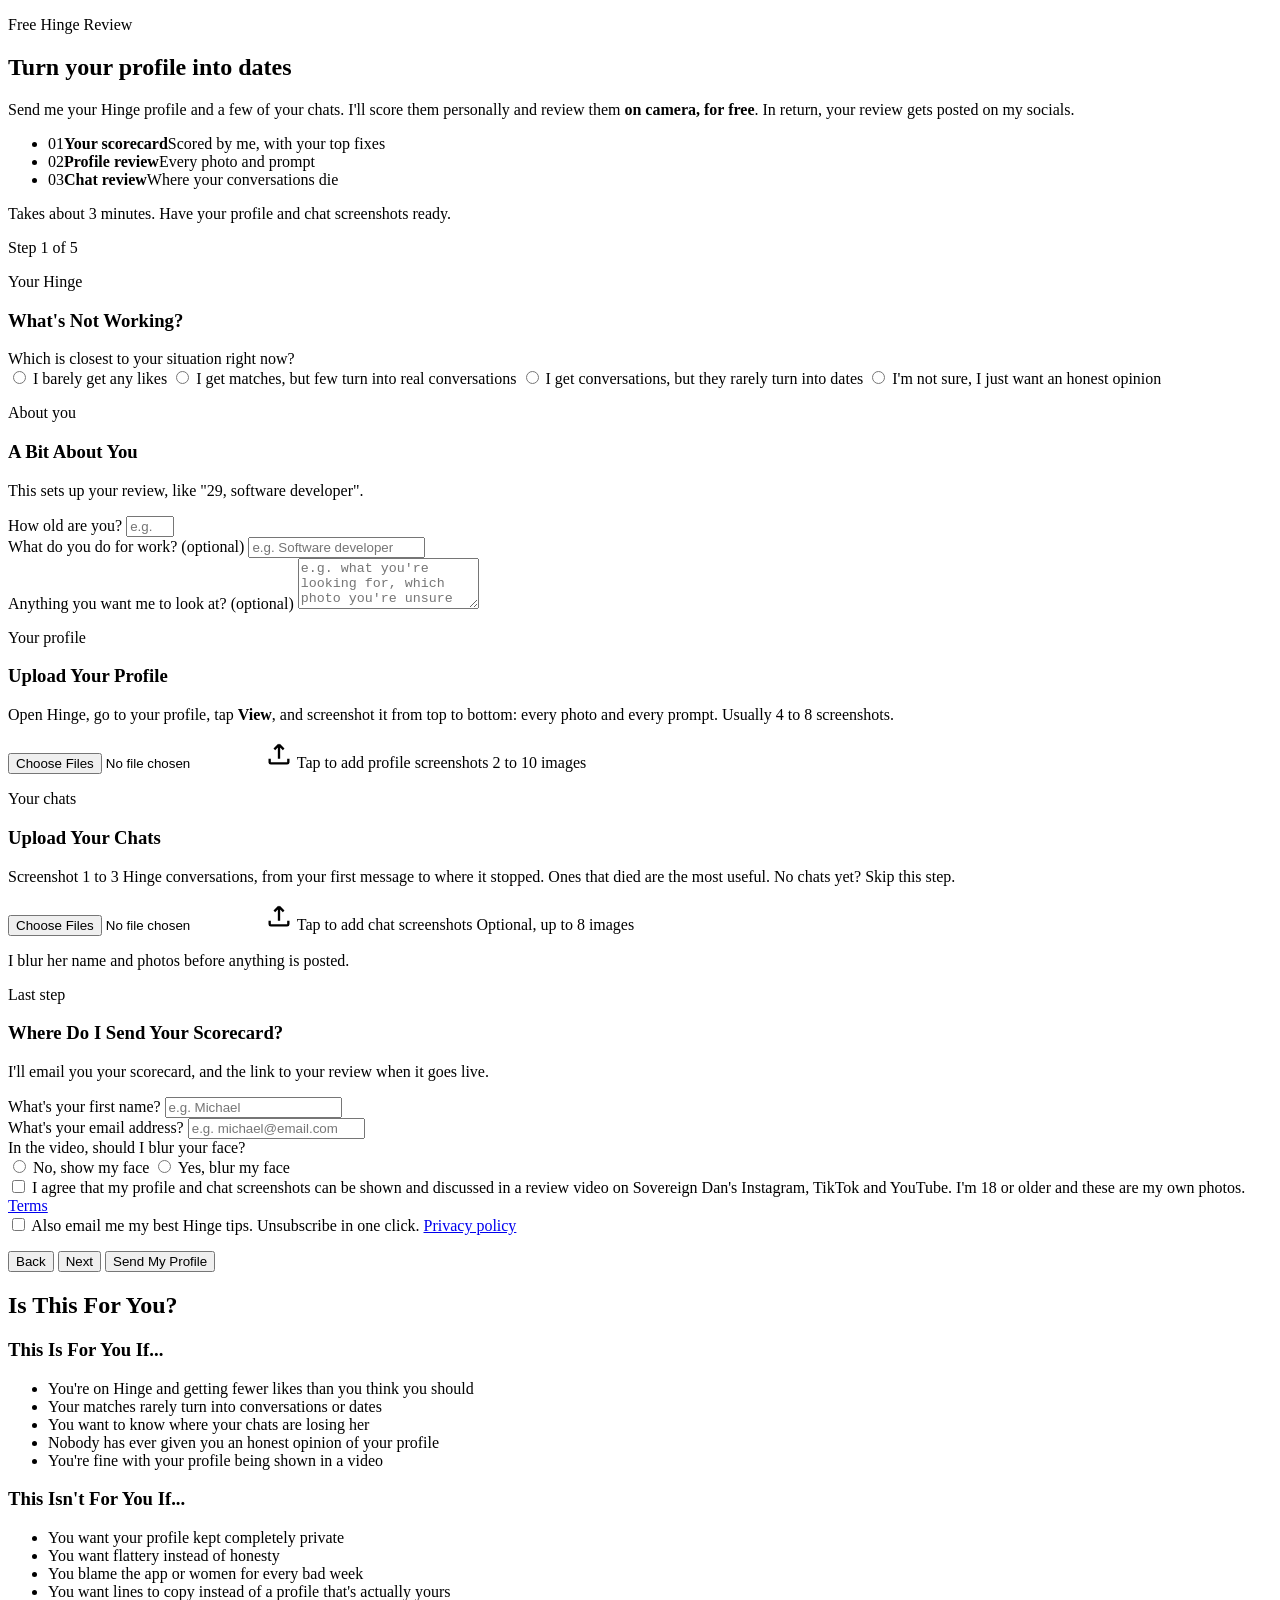
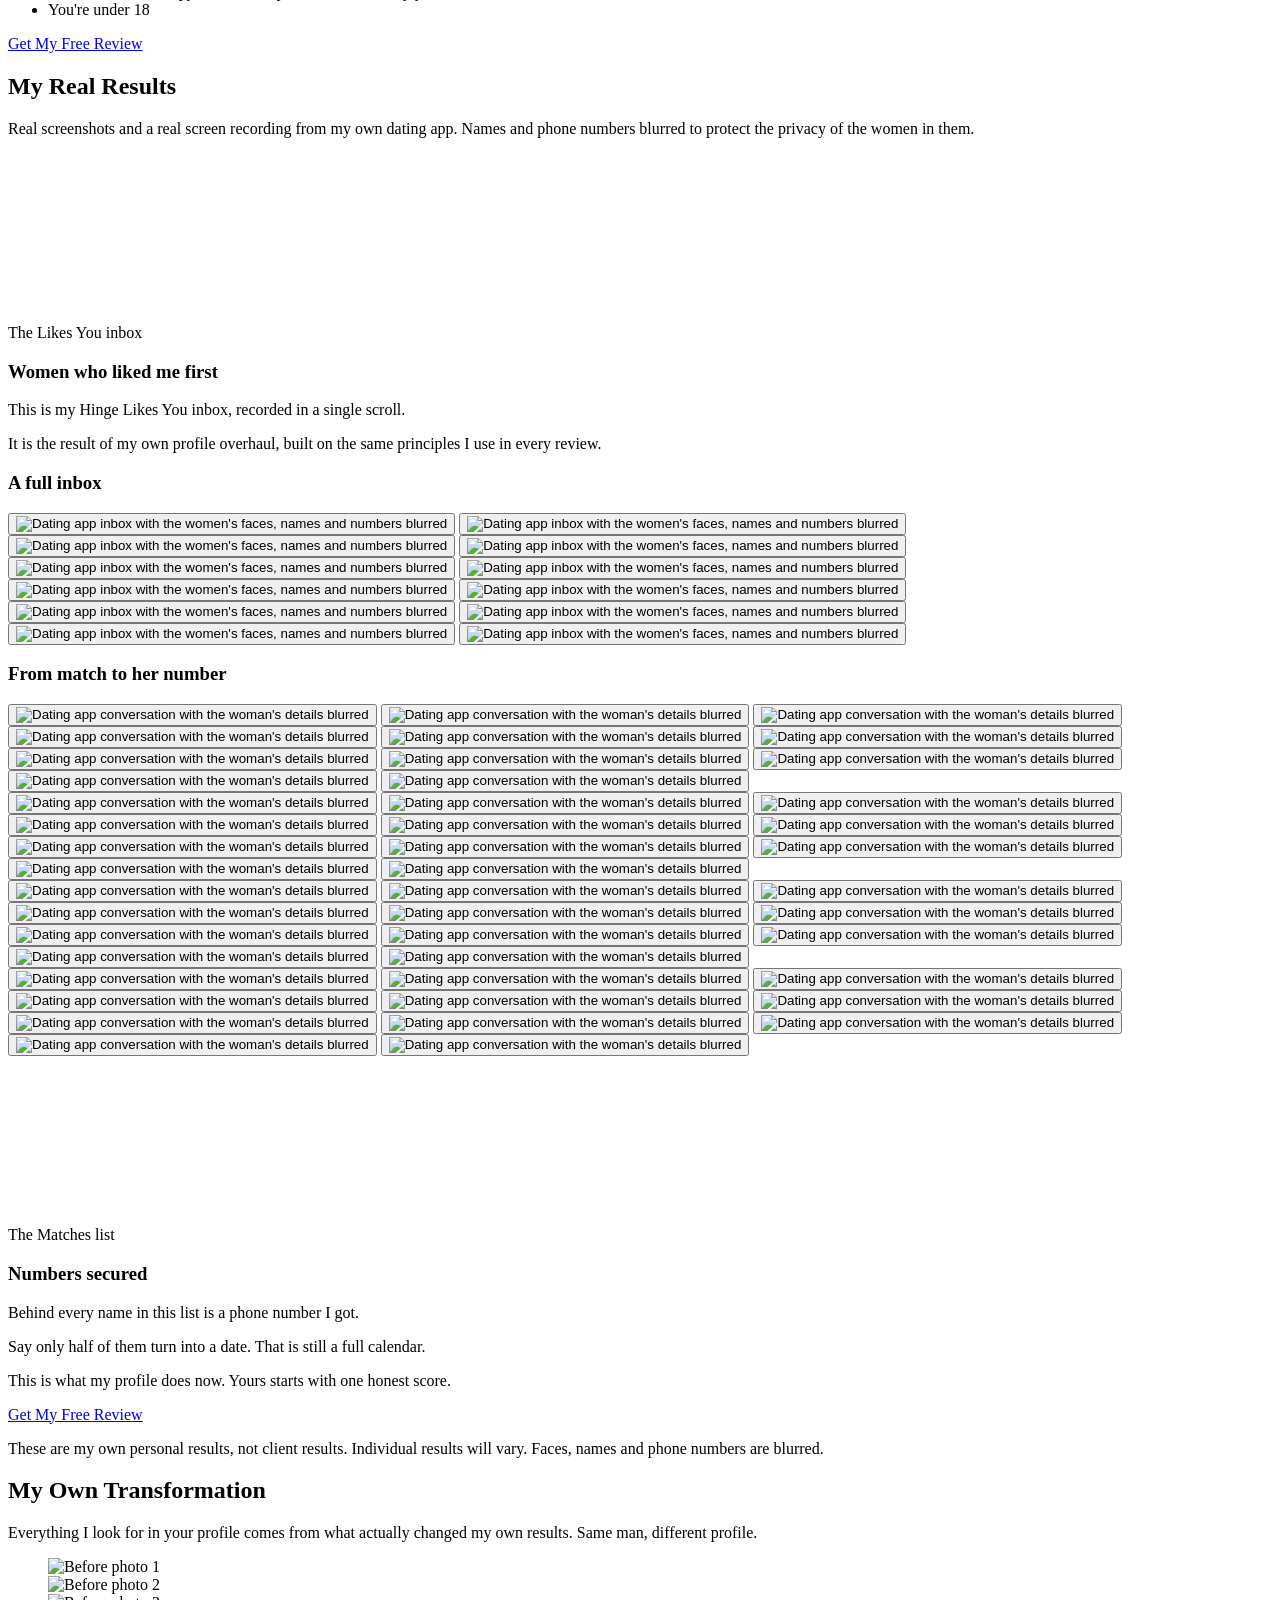
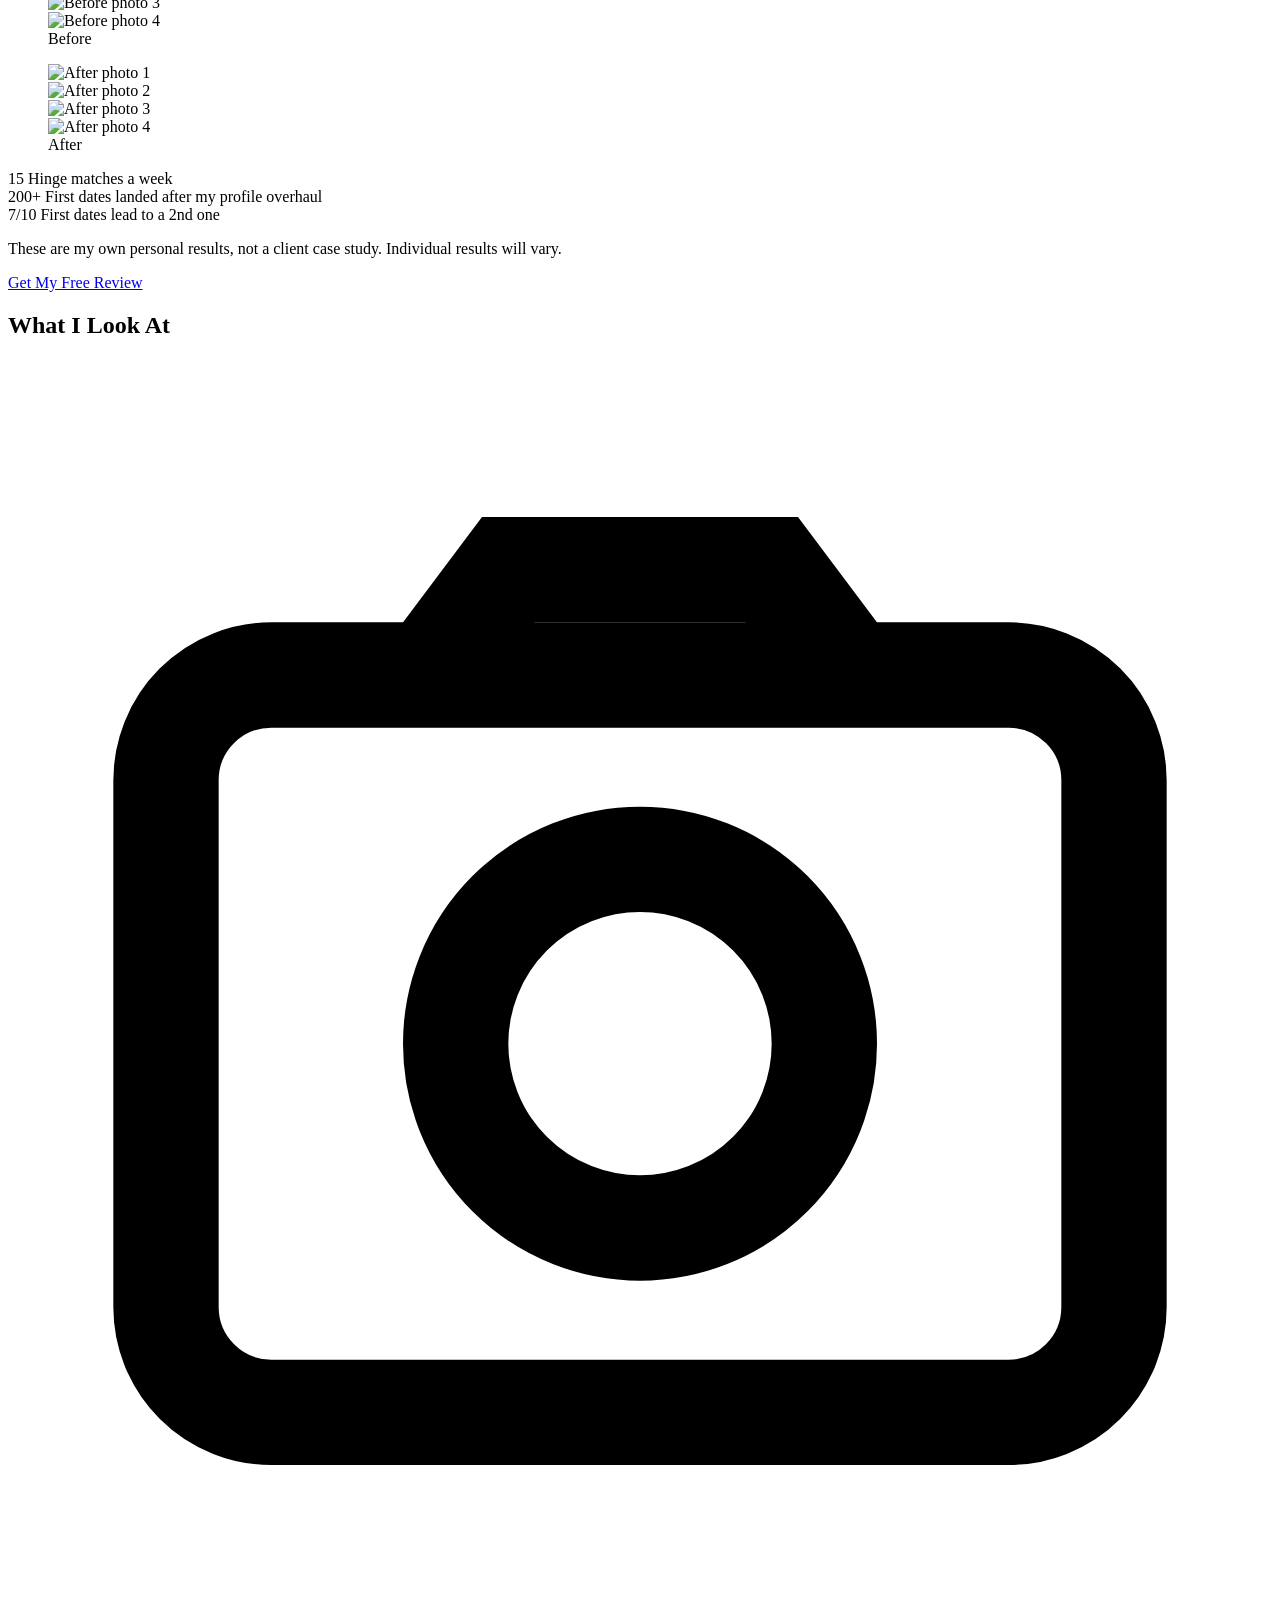
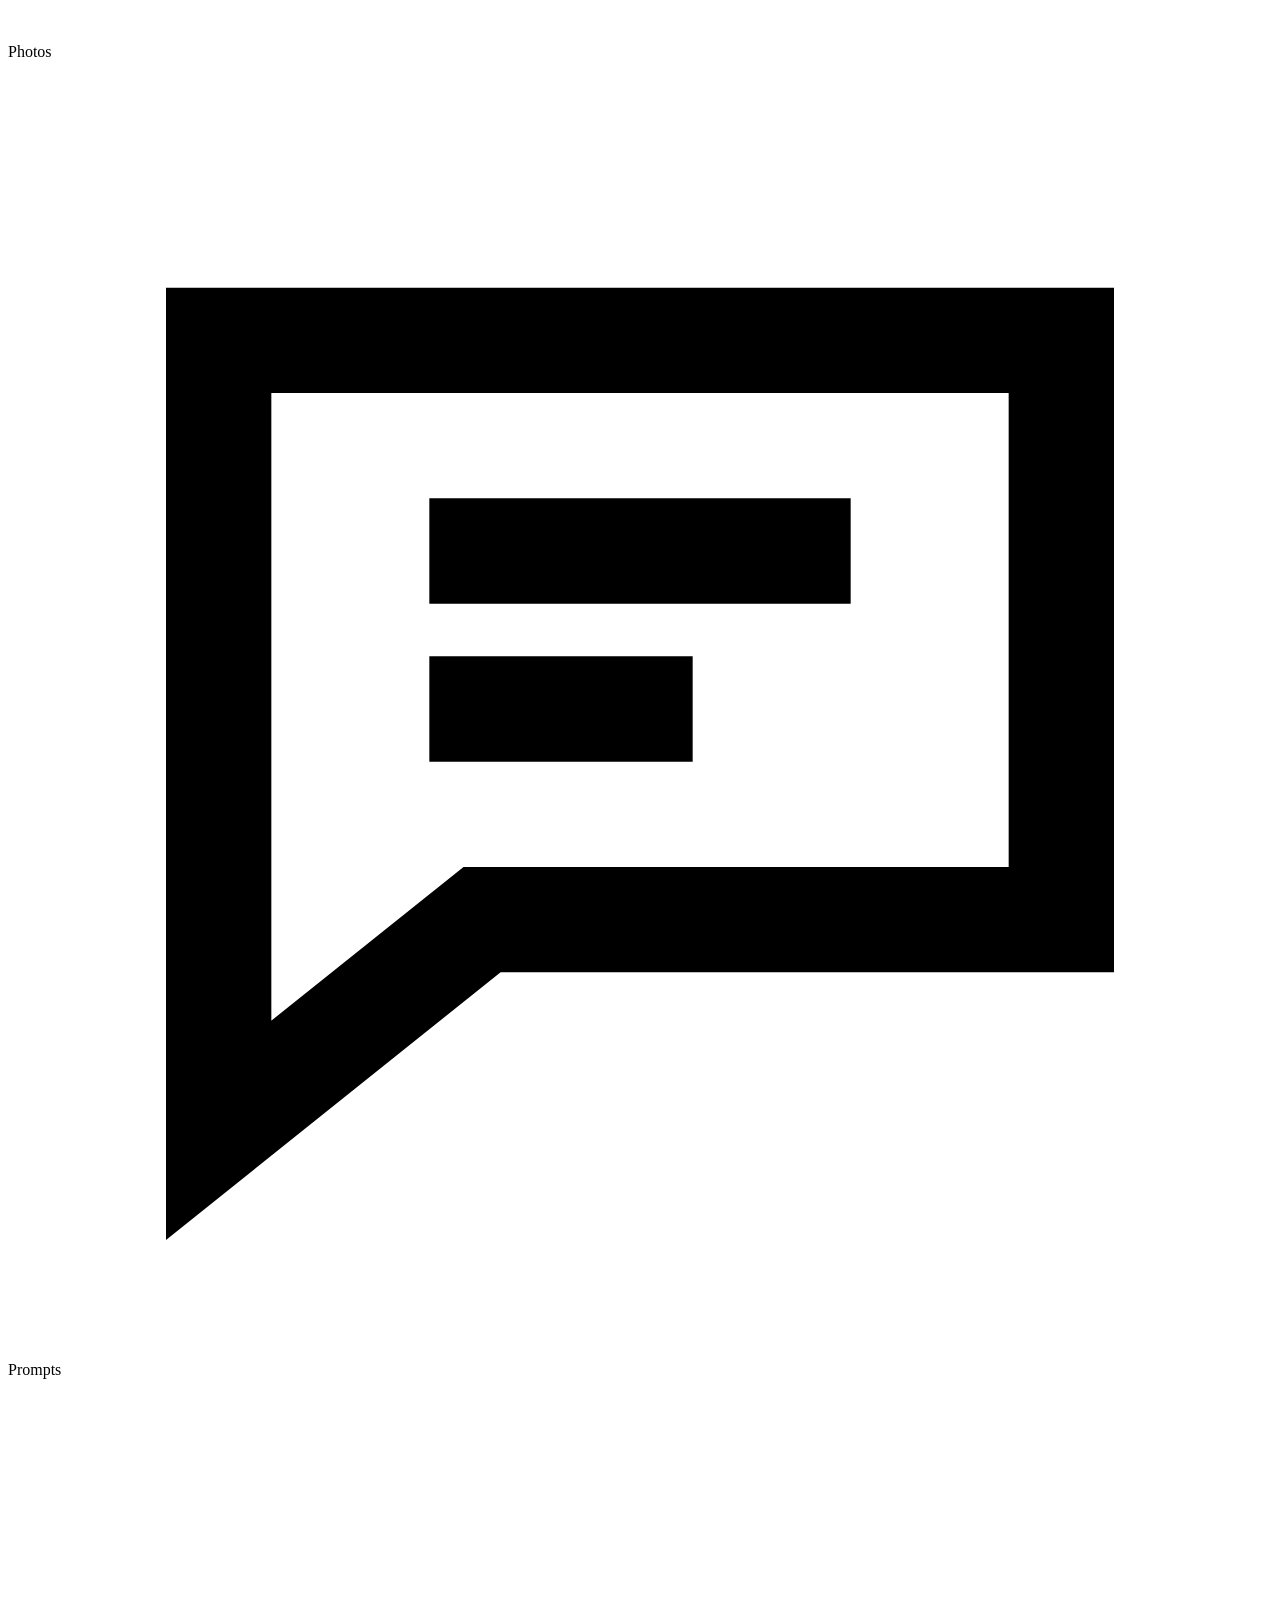
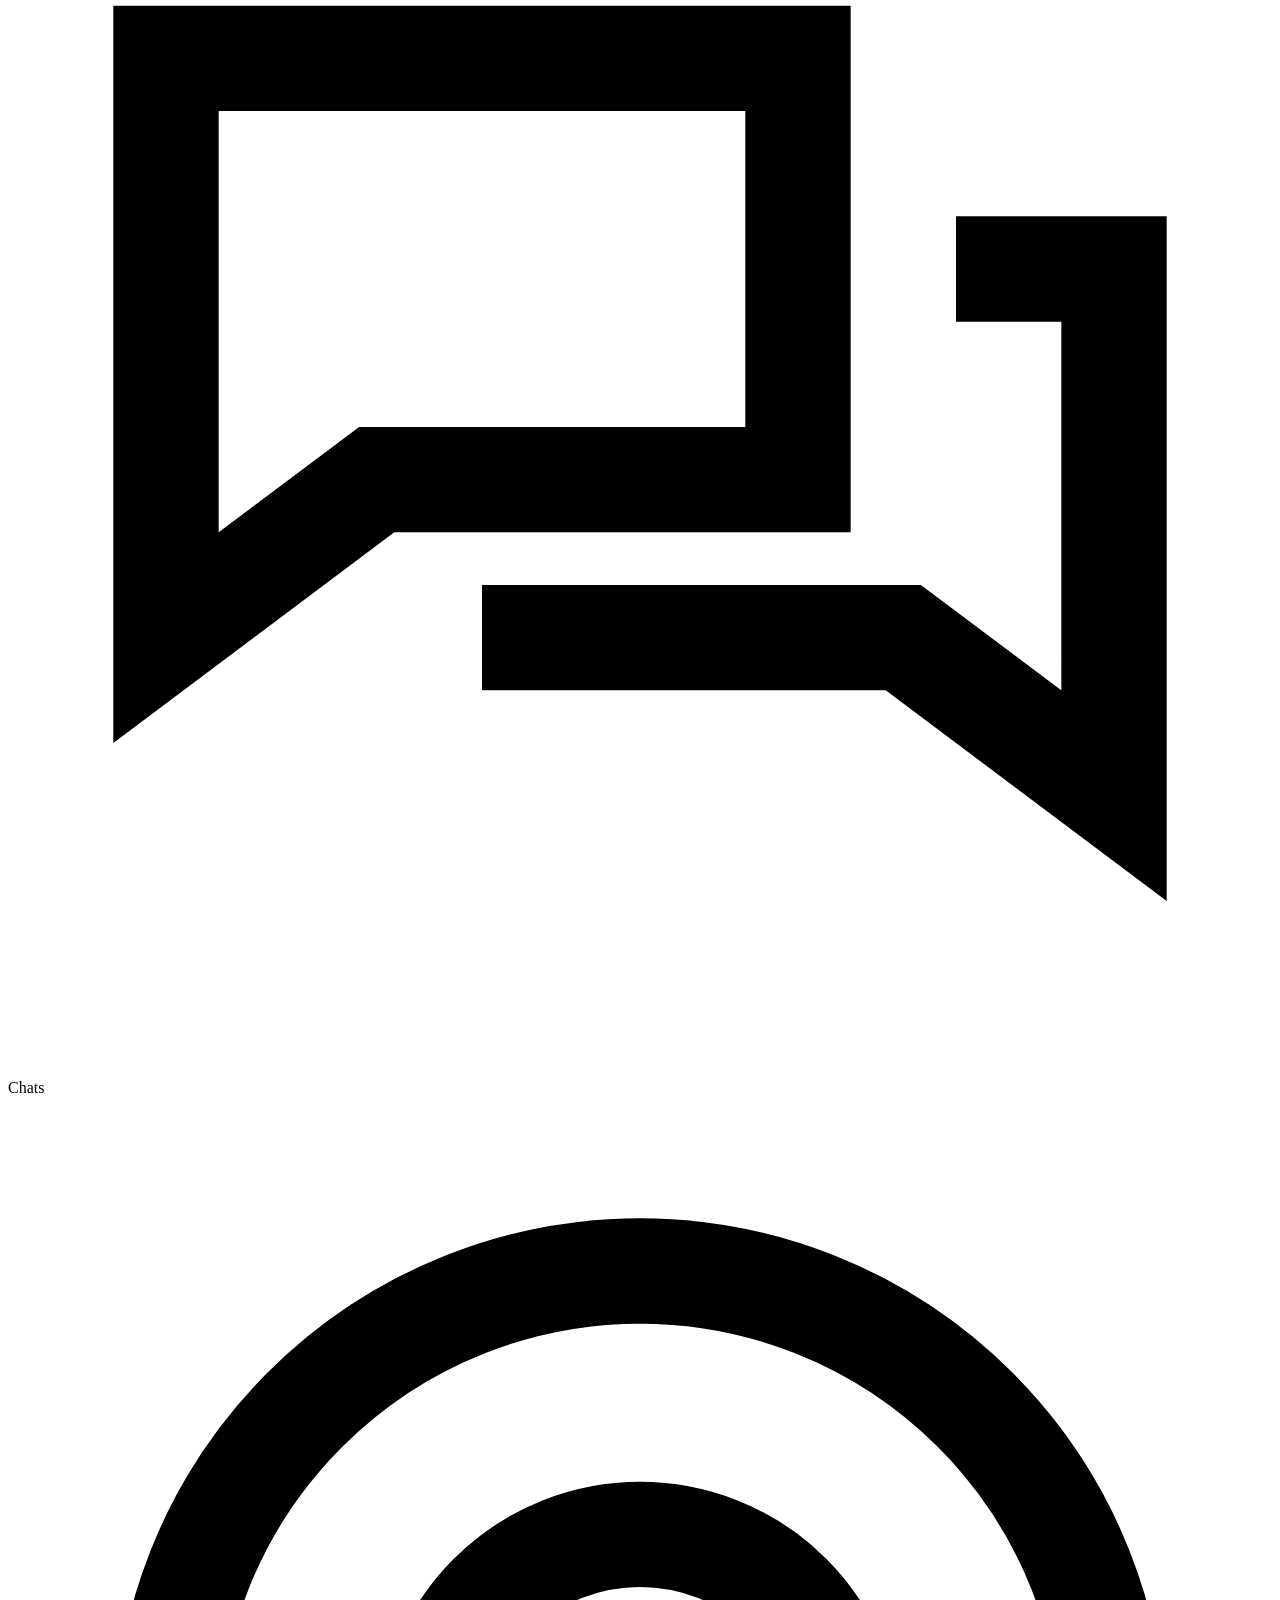
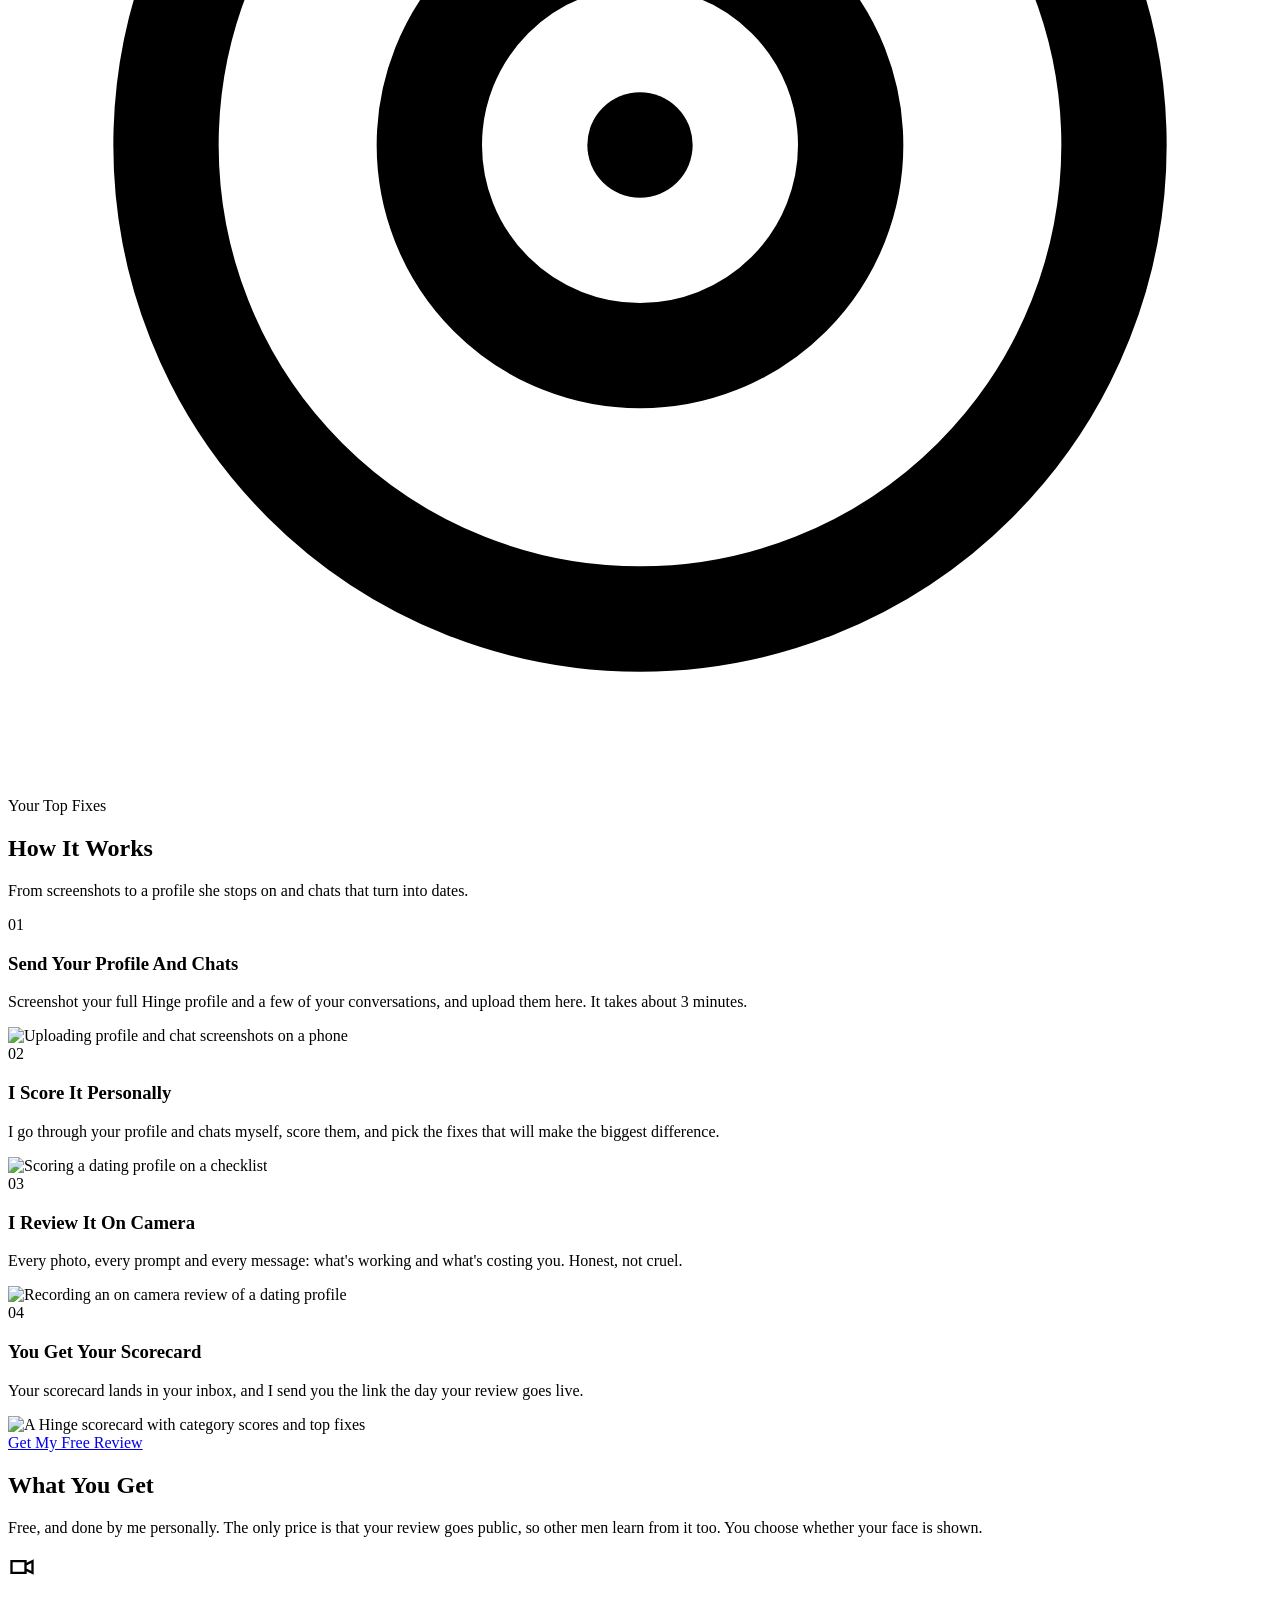
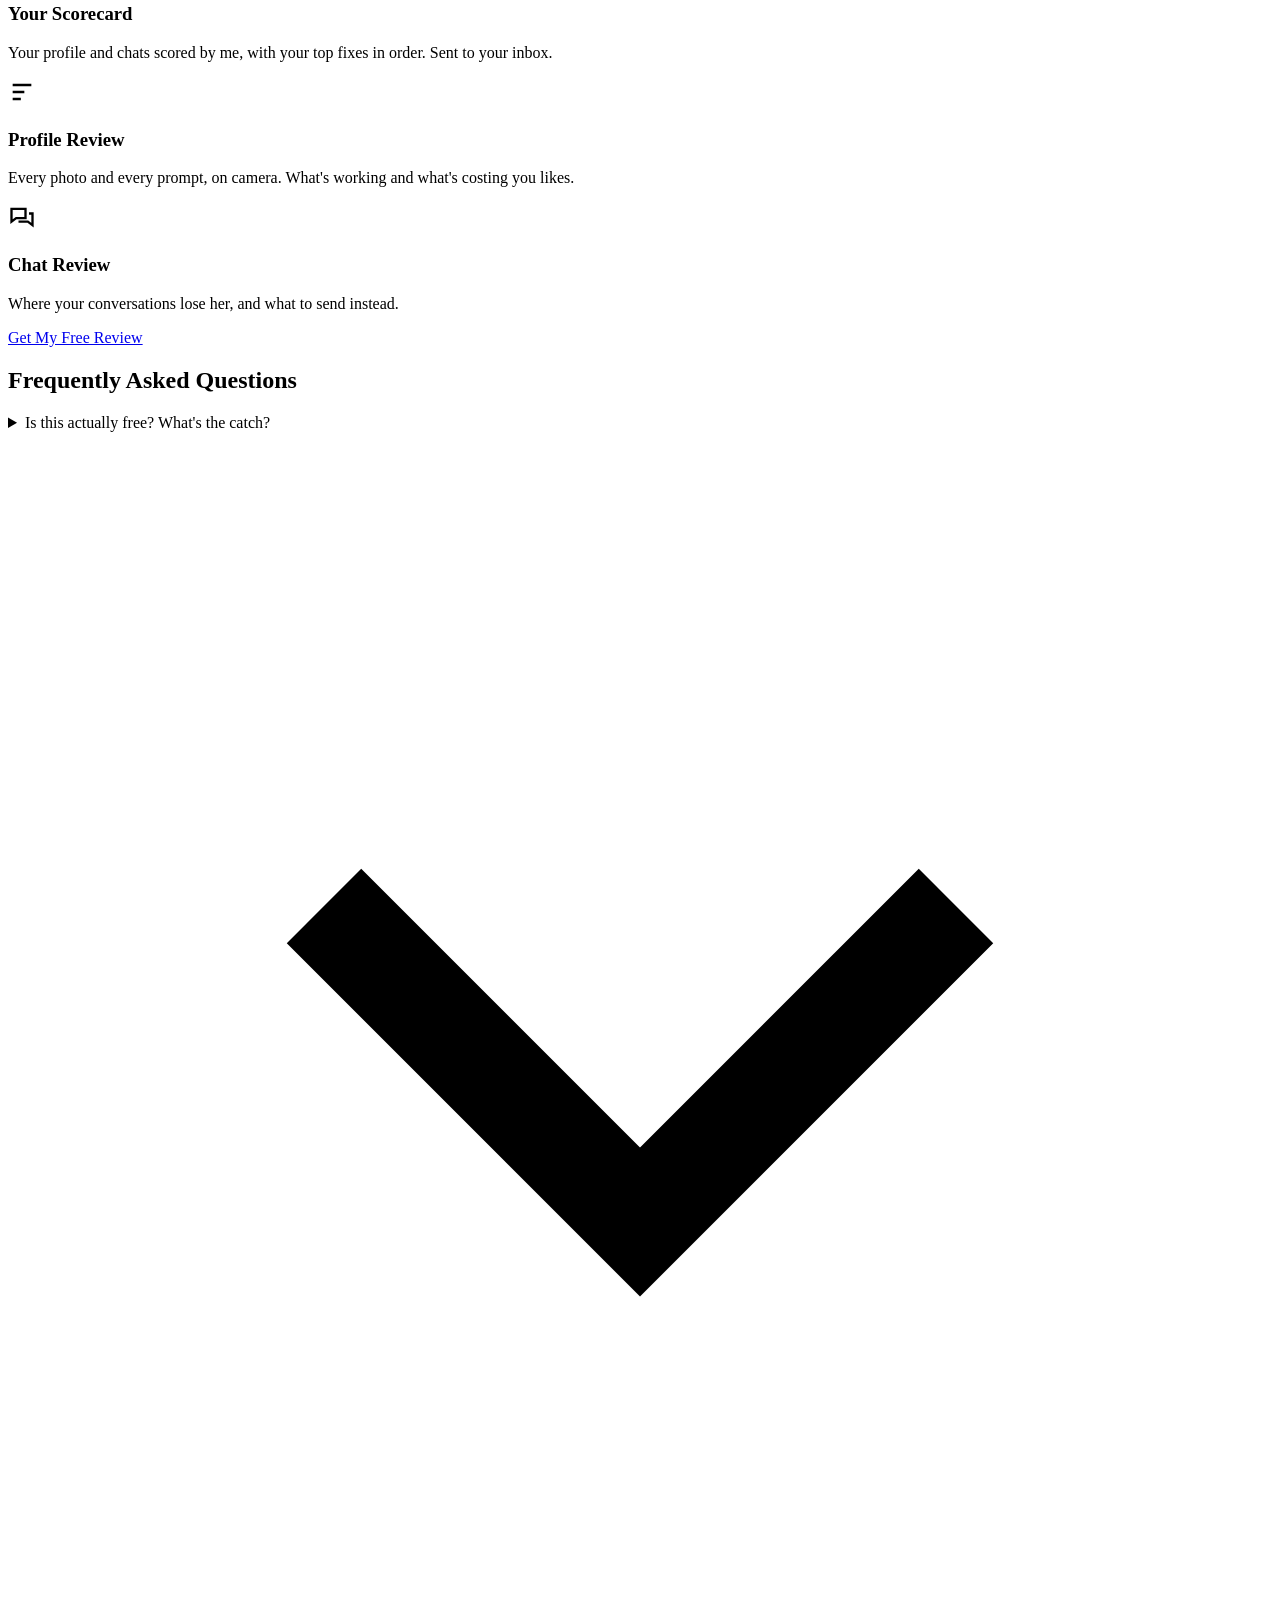
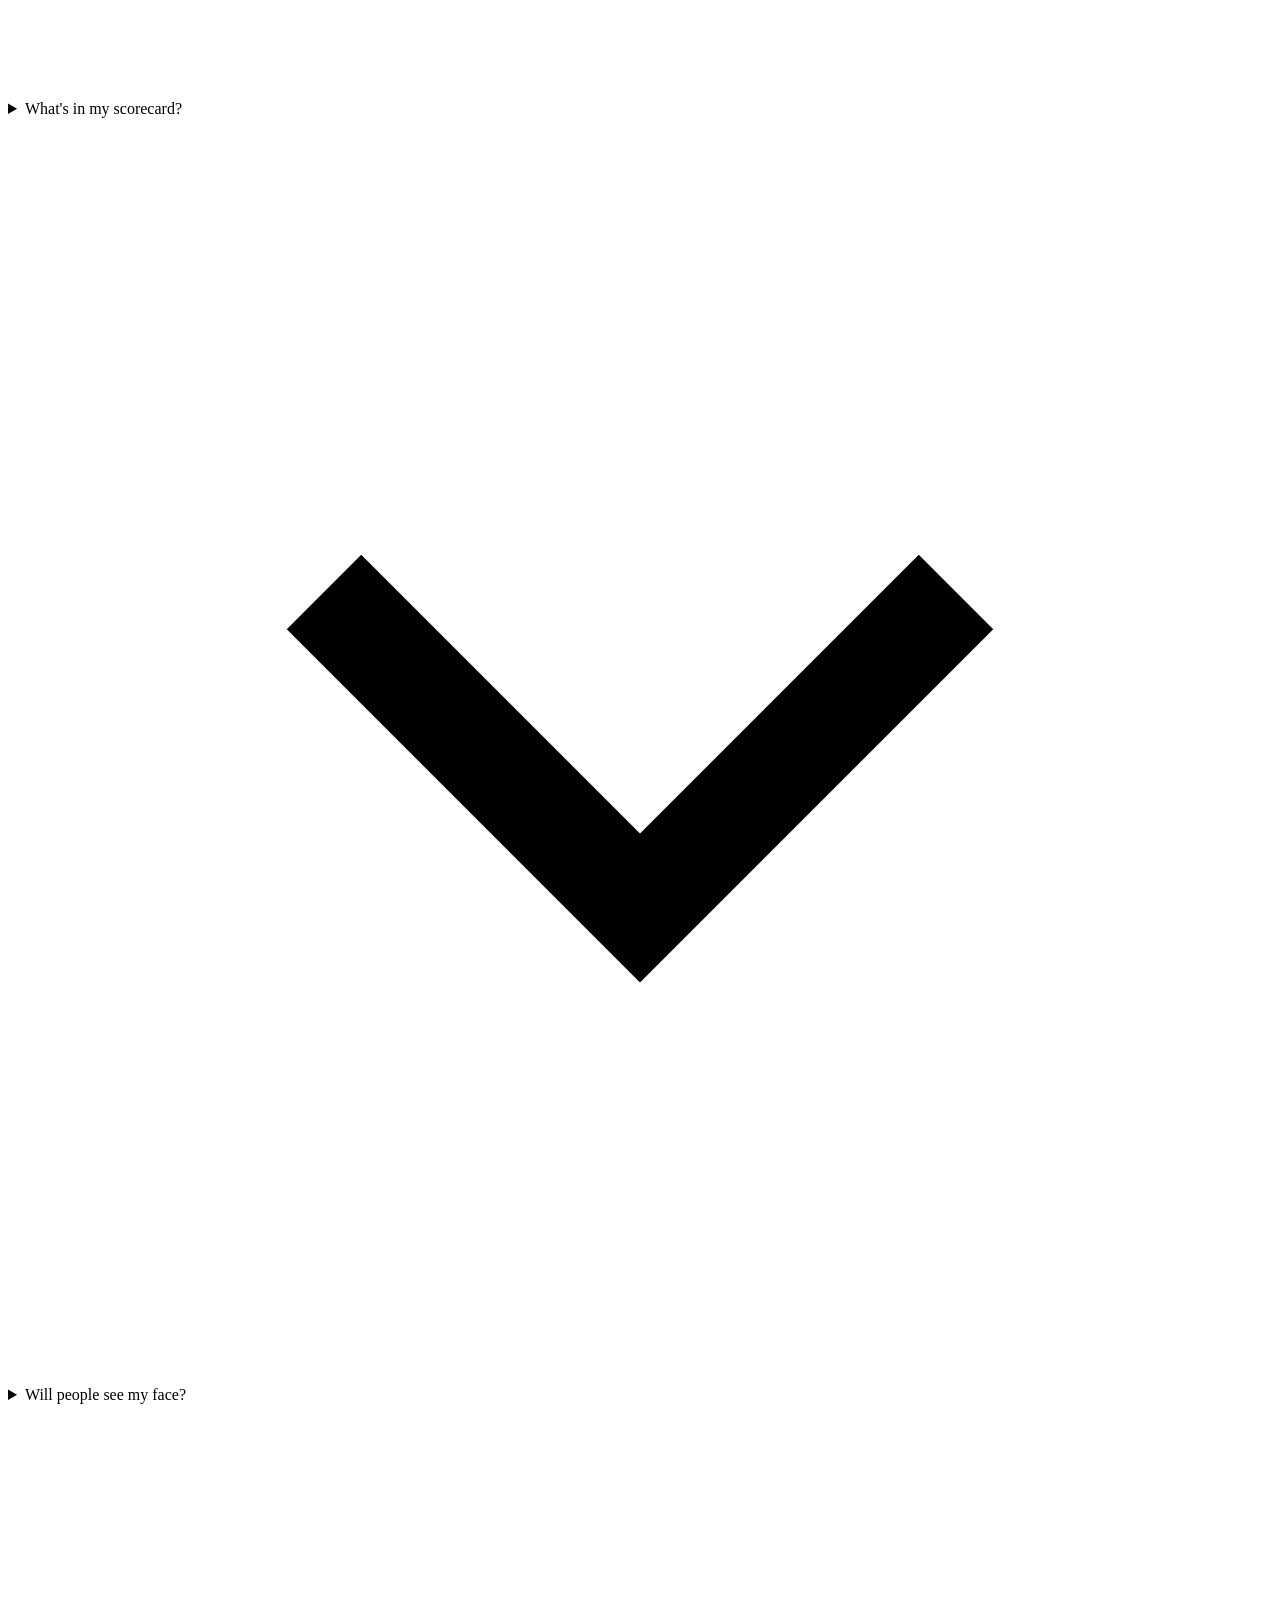
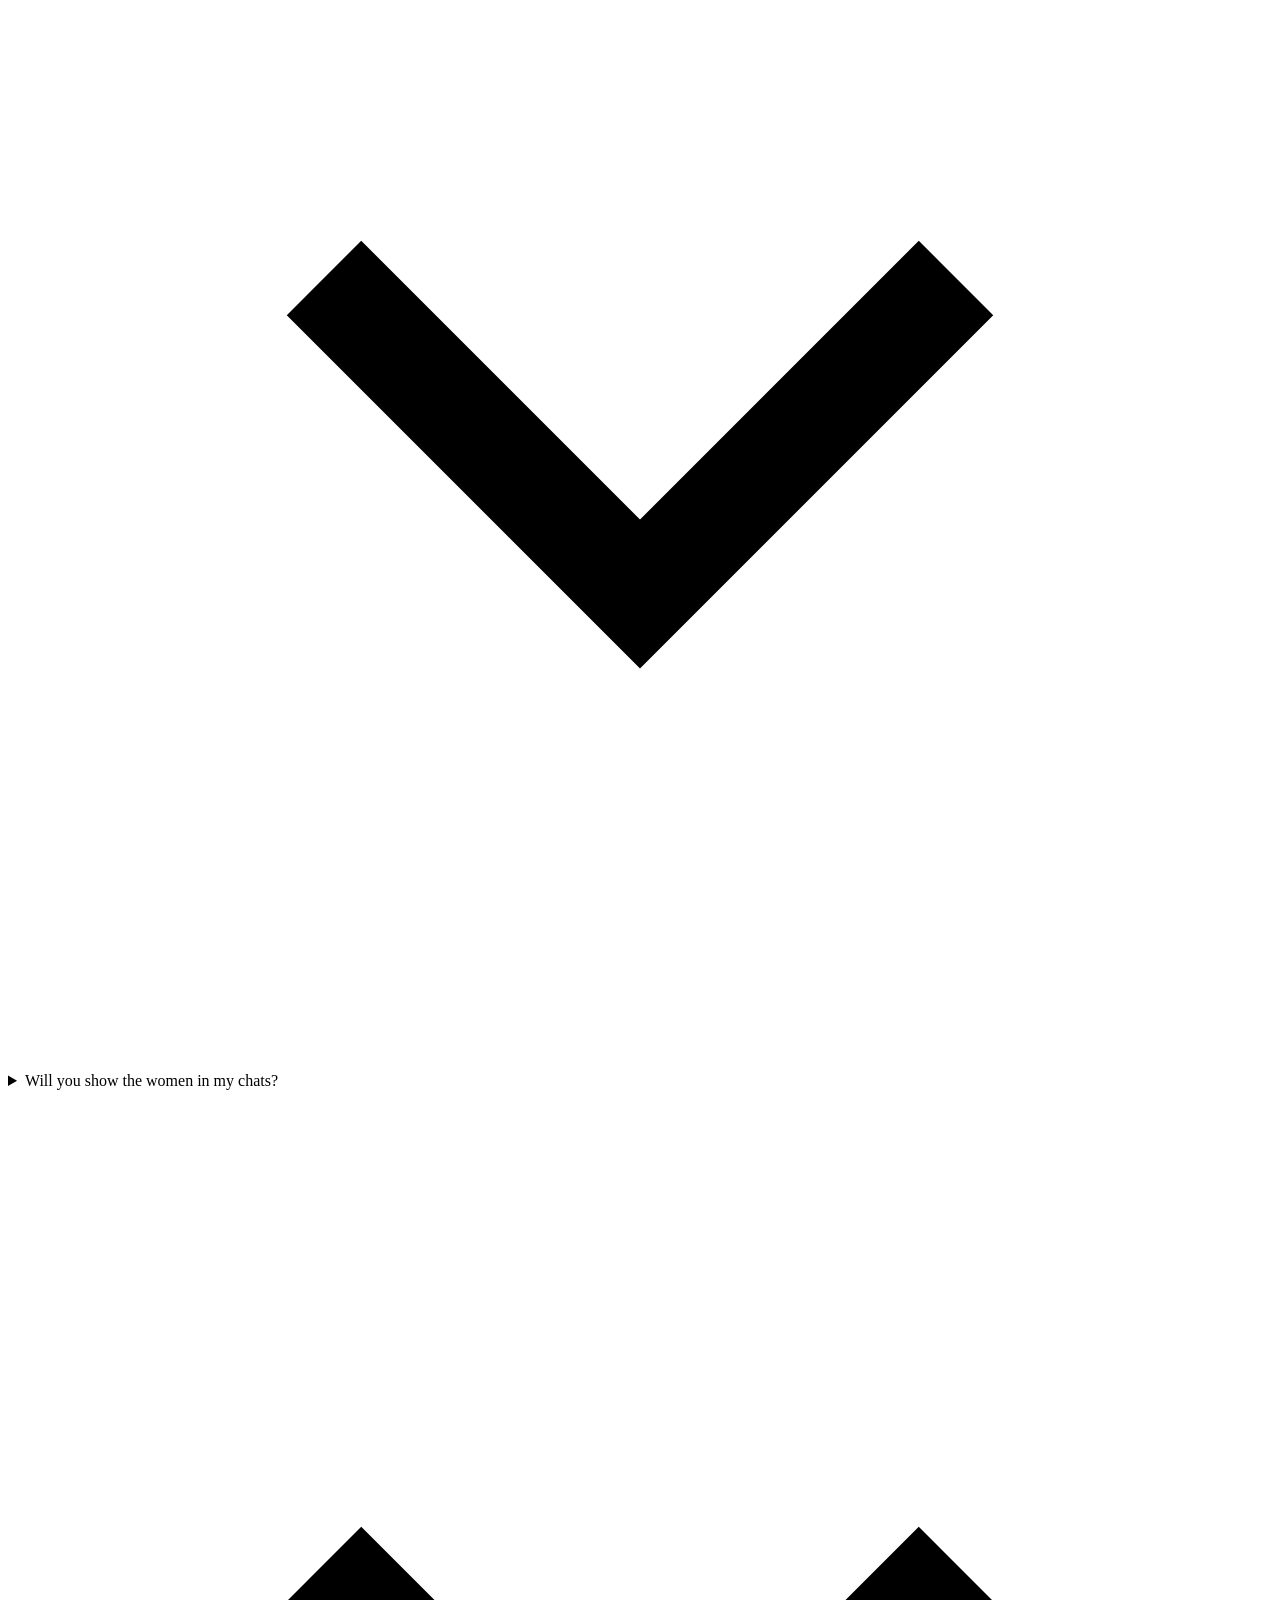
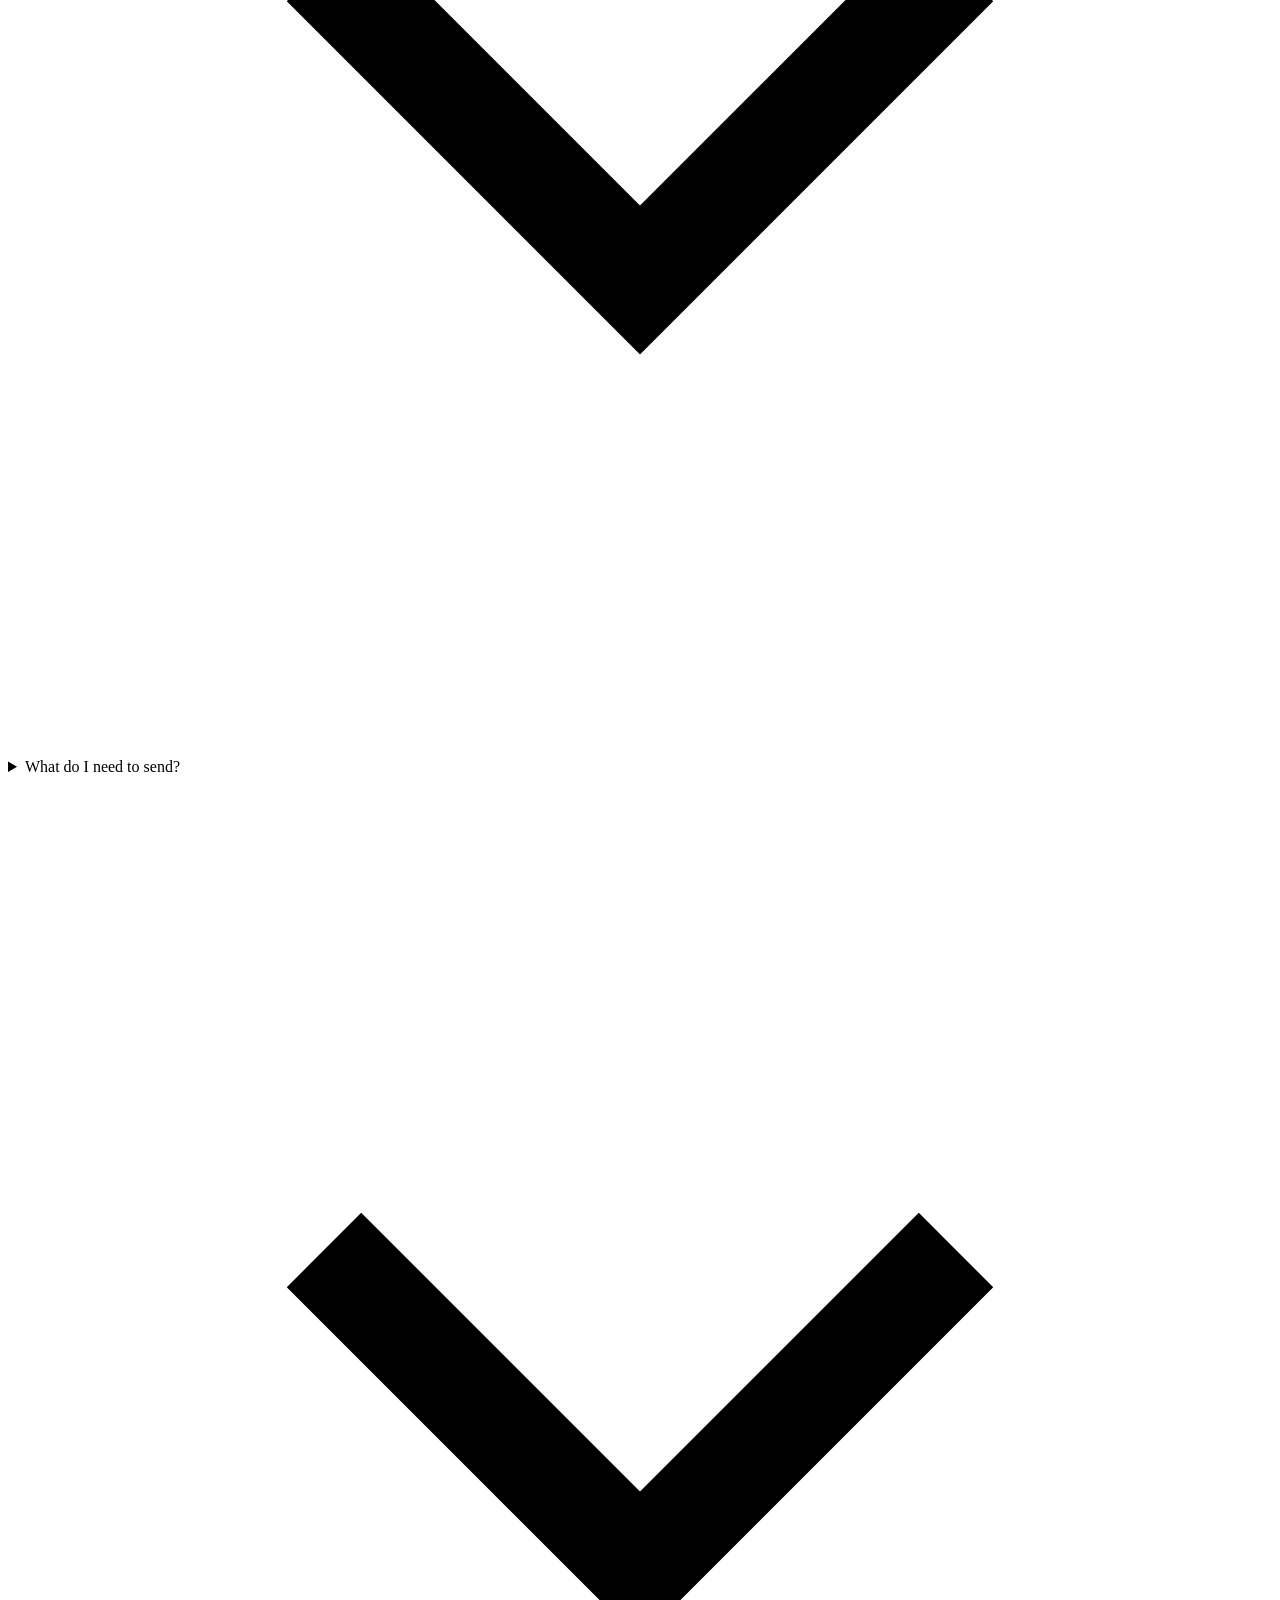
==== commit 2dbbda88: "Add files via upload" ====
--- a/index.html
+++ b/index.html
@@ -3,14 +3,14 @@
 <head>
 <meta charset="UTF-8" />
 <meta name="viewport" content="width=device-width, initial-scale=1.0" />
-<title>Sovereign Dan | Free Hinge Profile Review</title>
-<meta name="description" content="Send me your Hinge profile and get an honest, on camera review for free. Your review gets featured on my socials." />
+<title>Sovereign Dan | Turn Your Profile Into Dates</title>
+<meta name="description" content="Send me your Hinge profile and chats. I score them personally and review them on camera, for free." />
 <!-- CONFIRM DOMAIN: sovereigndan.com is assumed. Change these four URLs if the live domain is different. -->
 <link rel="canonical" href="https://sovereigndan.com/" />
 <meta property="og:url" content="https://sovereigndan.com/" />
 
-<meta property="og:title" content="Find out why she's swiping past you" />
-<meta property="og:description" content="Free Hinge profile reviews, on camera. Send me your profile and get my honest take and your top fixes." />
+<meta property="og:title" content="Turn your profile into dates" />
+<meta property="og:description" content="A free Hinge scorecard plus a profile and chat review, done personally by me." />
 <meta property="og:image" content="https://sovereigndan.com/assets/og-image.jpg" />
 <meta property="og:image:width" content="1200" />
 <meta property="og:image:height" content="630" />
@@ -28,7 +28,7 @@
 <!-- Remove this once the page is ready to be found. -->
 <meta name="robots" content="noindex" />
 
-<link rel="stylesheet" href="css/styles.css?v=41" />
+<link rel="stylesheet" href="css/styles.css?v=43" />
 </head>
 <body>
 
@@ -39,10 +39,17 @@
   <div class="hero-bg" aria-hidden="true"></div>
   <div class="hero-overlay" aria-hidden="true"></div>
   <div class="container hero-inner">
-    <h1 id="hero-heading" class="hero-headline">Find out why she's swiping past you</h1>
-    <p class="hero-subheadline">Send me your Hinge profile and I'll review it <b>on camera, for free</b>. You get my honest take and your <b>top fixes</b>. In return, your review gets posted on my socials.</p>
-
-    <p class="hero-form-label" id="apply">Takes about 2 minutes. Have your profile screenshots ready.</p>
+    <p class="hero-eyebrow">Free Hinge Review</p>
+    <h1 id="hero-heading" class="hero-headline">Turn your profile into dates</h1>
+    <p class="hero-subheadline">Send me your Hinge profile and a few of your chats. I'll score them personally and review them <b>on camera, for free</b>. In return, your review gets posted on my socials.</p>
+
+    <ul class="hero-offer" aria-label="What your free review includes">
+      <li><span class="hero-offer-num">01</span><span><b>Your scorecard</b>Scored by me, with your top fixes</span></li>
+      <li><span class="hero-offer-num">02</span><span><b>Profile review</b>Every photo and prompt</span></li>
+      <li><span class="hero-offer-num">03</span><span><b>Chat review</b>Where your conversations die</span></li>
+    </ul>
+
+    <p class="hero-form-label" id="apply">Takes about 3 minutes. Have your profile and chat screenshots ready.</p>
 
     <div class="multistep-form" id="applyForm">
 
@@ -52,7 +59,7 @@
           <div class="form-progress-fill" id="formProgressFill"></div>
         </div>
         <div class="form-progress-label">
-          <span id="formStepLabel">Step 1 of 4</span>
+          <span id="formStepLabel">Step 1 of 5</span>
         </div>
       </div>
 
@@ -104,28 +111,46 @@
           </div>
         </div>
 
-        <!-- STEP 3: SCREENSHOTS -->
+        <!-- STEP 3: PROFILE SCREENSHOTS -->
         <div class="form-step" data-step="3">
           <p class="form-step-kicker">Your profile</p>
           <h3 class="form-step-title">Upload Your Profile</h3>
           <p class="form-step-note">Open Hinge, go to your profile, tap <b>View</b>, and screenshot it from top to bottom: every photo and every prompt. Usually 4 to 8 screenshots.</p>
-          <div class="form-field upload-field" id="uploadField">
-            <label class="upload-drop" for="q_files">
-              <input type="file" id="q_files" name="q_files" accept="image/*" multiple />
+          <div class="form-field upload-field" data-upload="profile">
+            <label class="upload-drop">
+              <input type="file" name="files_profile" accept="image/*" multiple />
               <svg viewBox="0 0 24 24" width="28" height="28" aria-hidden="true"><path fill="none" stroke="currentColor" stroke-width="2" d="M12 16V4m0 0-4 4m4-4 4 4M4 16v3a1 1 0 0 0 1 1h14a1 1 0 0 0 1-1v-3"/></svg>
-              <span class="upload-drop-title">Tap to add screenshots</span>
+              <span class="upload-drop-title">Tap to add profile screenshots</span>
               <span class="upload-drop-sub">2 to 10 images</span>
             </label>
-            <div class="upload-grid" id="uploadGrid"></div>
-            <p class="upload-error" id="uploadError" role="alert"></p>
-          </div>
-        </div>
-
-        <!-- STEP 4: DETAILS AND CONSENT. Submitting this step uploads everything. -->
+            <div class="upload-grid"></div>
+            <p class="upload-error" role="alert"></p>
+          </div>
+        </div>
+
+        <!-- STEP 4: CHAT SCREENSHOTS (optional) -->
         <div class="form-step" data-step="4">
+          <p class="form-step-kicker">Your chats</p>
+          <h3 class="form-step-title">Upload Your Chats</h3>
+          <p class="form-step-note">Screenshot 1 to 3 Hinge conversations, from your first message to where it stopped. Ones that died are the most useful. No chats yet? Skip this step.</p>
+          <div class="form-field upload-field" data-upload="chat">
+            <label class="upload-drop">
+              <input type="file" name="files_chat" accept="image/*" multiple />
+              <svg viewBox="0 0 24 24" width="28" height="28" aria-hidden="true"><path fill="none" stroke="currentColor" stroke-width="2" d="M12 16V4m0 0-4 4m4-4 4 4M4 16v3a1 1 0 0 0 1 1h14a1 1 0 0 0 1-1v-3"/></svg>
+              <span class="upload-drop-title">Tap to add chat screenshots</span>
+              <span class="upload-drop-sub">Optional, up to 8 images</span>
+            </label>
+            <div class="upload-grid"></div>
+            <p class="upload-error" role="alert"></p>
+          </div>
+          <p class="form-step-note upload-privacy">I blur her name and photos before anything is posted.</p>
+        </div>
+
+        <!-- STEP 5: DETAILS AND CONSENT. Submitting this step uploads everything. -->
+        <div class="form-step" data-step="5">
           <p class="form-step-kicker">Last step</p>
-          <h3 class="form-step-title">Where Do I Send Your Review?</h3>
-          <p class="form-step-note">I'll email you the link when your review goes live.</p>
+          <h3 class="form-step-title">Where Do I Send Your Scorecard?</h3>
+          <p class="form-step-note">I'll email you your scorecard, and the link to your review when it goes live.</p>
           <div class="form-field">
             <label for="q1">What's your first name?</label>
             <input type="text" id="q1" name="q1" placeholder="e.g. Michael" autocomplete="given-name" required />
@@ -150,7 +175,7 @@
           <div class="form-field form-consent">
             <label class="consent-option">
               <input type="checkbox" id="q_feature" name="q_feature" value="yes" required />
-              <span>I agree that my profile screenshots can be shown and discussed in a review video on Sovereign Dan's Instagram, TikTok and YouTube. I'm 18 or older and these are my own photos. <a href="terms.html" target="_blank" rel="noopener">Terms</a></span>
+              <span>I agree that my profile and chat screenshots can be shown and discussed in a review video on Sovereign Dan's Instagram, TikTok and YouTube. I'm 18 or older and these are my own photos. <a href="terms.html" target="_blank" rel="noopener">Terms</a></span>
             </label>
           </div>
           <div class="form-field">
@@ -177,11 +202,11 @@
           <svg viewBox="0 0 24 24" width="44" height="44" aria-hidden="true"><path fill="none" stroke="currentColor" stroke-width="2.5" d="M5 12.5 10 17 19 7"/></svg>
         </div>
         <h3 class="scorecard-results-heading" id="successHeading">You're in.</h3>
-        <p class="scorecard-bottleneck-callout" id="successText">Your profile is in my review queue. When your review goes live, I'll email you the link.</p>
+        <p class="scorecard-bottleneck-callout" id="successText">Your profile is in my review queue. I'll email you your scorecard, and the link to your review when it goes live.</p>
 
         <div class="scorecard-panel">
           <h4 class="scorecard-panel-title">Don't Miss Your Review</h4>
-          <p class="scorecard-panel-text">Follow me so you see it the day it goes up, plus every other review I post.</p>
+          <p class="scorecard-panel-text">Follow me so you see your review the day it goes up, plus every other review I post.</p>
           <div class="success-socials">
             <a class="btn btn-primary" href="https://www.instagram.com/sovereigndan1/" target="_blank" rel="noopener noreferrer" data-social="instagram">Instagram</a>
             <a class="btn btn-ghost" href="https://www.tiktok.com/@sovereigndan" target="_blank" rel="noopener noreferrer" data-social="tiktok">TikTok</a>
@@ -204,10 +229,10 @@
         <ul class="qualify-list qualify-list-positive">
           <li>You're on Hinge and getting fewer likes than you think you should</li>
           <li>Your matches rarely turn into conversations or dates</li>
+          <li>You want to know where your chats are losing her</li>
           <li>Nobody has ever given you an honest opinion of your profile</li>
           <li>You're fine with your profile being shown in a video</li>
-          <li>You'll actually make the changes</li>
-        </ul>
+                  </ul>
       </div>
       <div class="qualify-panel qualify-notfor reveal reveal-right">
         <h3>This Isn't For You If...</h3>
@@ -428,8 +453,8 @@
         <p class="pillar-label">Prompts</p>
       </div>
       <div class="pillar reveal reveal-scale">
-        <div class="pillar-icon" aria-hidden="true"><svg viewBox="0 0 24 24" fill="none" stroke="currentColor" stroke-width="2"><circle cx="12" cy="12" r="9"/><path d="m9 12 2 2 4-4"/></svg></div>
-        <p class="pillar-label">Profile Basics</p>
+        <div class="pillar-icon" aria-hidden="true"><svg viewBox="0 0 24 24" fill="none" stroke="currentColor" stroke-width="2"><path d="M3 5h12v8H7l-4 3z"/><path d="M9 16h8l4 3V9h-3"/></svg></div>
+        <p class="pillar-label">Chats</p>
       </div>
       <div class="pillar reveal reveal-scale">
         <div class="pillar-icon" aria-hidden="true"><svg viewBox="0 0 24 24"><circle cx="12" cy="12" r="9" fill="none" stroke="currentColor" stroke-width="2"/><circle cx="12" cy="12" r="4" fill="none" stroke="currentColor" stroke-width="2"/><circle cx="12" cy="12" r="1" fill="currentColor"/></svg></div>
@@ -443,40 +468,40 @@
 <section id="how-it-works" class="section how-it-works reveal" aria-labelledby="how-it-works-heading">
   <div class="container">
     <h2 id="how-it-works-heading" class="section-title">How It Works</h2>
-    <p class="section-subtitle">From screenshots to a profile she stops on.</p>
+    <p class="section-subtitle">From screenshots to a profile she stops on and chats that turn into dates.</p>
 
     <div class="steps-grid">
       <div class="step-card reveal">
         <div class="step-content">
           <div class="step-number">01</div>
-          <h3 class="step-title">Send Your Profile</h3>
-          <p class="step-desc">Screenshot your full Hinge profile and upload it here. It takes about 2 minutes.</p>
-        </div>
-        <div class="step-image-placeholder"><img src="assets/step-1.jpg" alt="Send your profile step" width="480" height="300" loading="lazy" /></div>
+          <h3 class="step-title">Send Your Profile And Chats</h3>
+          <p class="step-desc">Screenshot your full Hinge profile and a few of your conversations, and upload them here. It takes about 3 minutes.</p>
+        </div>
+        <div class="step-image-placeholder"><img src="assets/step-upload.svg" alt="Uploading profile and chat screenshots on a phone" width="480" height="300" loading="lazy" /></div>
       </div>
       <div class="step-card reveal">
         <div class="step-content">
           <div class="step-number">02</div>
-          <h3 class="step-title">I Review It On Camera</h3>
-          <p class="step-desc">I go through every photo and prompt and tell you exactly what's working and what's costing you likes. Honest, not cruel.</p>
-        </div>
-        <div class="step-image-placeholder"><img src="assets/step-4.jpg" alt="On camera review step" width="480" height="300" loading="lazy" /></div>
+          <h3 class="step-title">I Score It Personally</h3>
+          <p class="step-desc">I go through your profile and chats myself, score them, and pick the fixes that will make the biggest difference.</p>
+        </div>
+        <div class="step-image-placeholder"><img src="assets/step-score.svg" alt="Scoring a dating profile on a checklist" width="480" height="300" loading="lazy" /></div>
       </div>
       <div class="step-card reveal">
         <div class="step-content">
           <div class="step-number">03</div>
-          <h3 class="step-title">You Get The Link</h3>
-          <p class="step-desc">When your review goes live on my socials, I email you the link, so you can watch it and see your top fixes.</p>
-        </div>
-        <div class="step-image-placeholder"><img src="assets/step-2.jpg" alt="Get the link step" width="480" height="300" loading="lazy" /></div>
+          <h3 class="step-title">I Review It On Camera</h3>
+          <p class="step-desc">Every photo, every prompt and every message: what's working and what's costing you. Honest, not cruel.</p>
+        </div>
+        <div class="step-image-placeholder"><img src="assets/step-review.svg" alt="Recording an on camera review of a dating profile" width="480" height="300" loading="lazy" /></div>
       </div>
       <div class="step-card reveal">
         <div class="step-content">
           <div class="step-number">04</div>
-          <h3 class="step-title">Fix It</h3>
-          <p class="step-desc">Most fixes take an afternoon: a new lead photo, a rewritten prompt, an empty slot filled.</p>
-        </div>
-        <div class="step-image-placeholder"><img src="assets/after3.jpg" alt="Fix it step" width="480" height="300" loading="lazy" /></div>
+          <h3 class="step-title">You Get Your Scorecard</h3>
+          <p class="step-desc">Your scorecard lands in your inbox, and I send you the link the day your review goes live.</p>
+        </div>
+        <div class="step-image-placeholder"><img src="assets/step-scorecard.svg" alt="A Hinge scorecard with category scores and top fixes" width="480" height="300" loading="lazy" /></div>
       </div>
     </div>
 
@@ -490,29 +515,29 @@
 <section id="guarantee" class="section guarantee-variant" aria-labelledby="guarantee-heading">
   <div class="container">
     <h2 id="guarantee-heading" class="section-title guarantee-title-center">What You Get</h2>
-    <p class="section-subtitle guarantee-subtitle-center">Free. The only price is that your review goes public, so other men learn from it too.</p>
+    <p class="section-subtitle guarantee-subtitle-center">Free, and done by me personally. The only price is that your review goes public, so other men learn from it too. You choose whether your face is shown.</p>
 
     <div class="guarantee-outcome-grid">
       <div class="guarantee-outcome-card guarantee-outcome-hit reveal reveal-left">
         <div class="guarantee-outcome-icon" aria-hidden="true">
           <svg viewBox="0 0 24 24" width="28" height="28"><path fill="none" stroke="currentColor" stroke-width="2" d="M3 7h12v10H3zM15 10l6-3v10l-6-3"/></svg>
         </div>
-        <h3>An Honest Review</h3>
-        <p>Every photo and every prompt, looked at on camera. No flattery, no fluff.</p>
+        <h3>Your Scorecard</h3>
+        <p>Your profile and chats scored by me, with your top fixes in order. Sent to your inbox.</p>
       </div>
       <div class="guarantee-outcome-card guarantee-outcome-miss reveal reveal-scale">
         <div class="guarantee-outcome-icon" aria-hidden="true">
           <svg viewBox="0 0 24 24" width="28" height="28"><path fill="none" stroke="currentColor" stroke-width="2" d="M4 6h16M4 12h10M4 18h7"/></svg>
         </div>
-        <h3>Your Top Fixes</h3>
-        <p>The changes that will make the biggest difference to your profile, in order.</p>
+        <h3>Profile Review</h3>
+        <p>Every photo and every prompt, on camera. What's working and what's costing you likes.</p>
       </div>
       <div class="guarantee-outcome-card guarantee-outcome-win reveal reveal-right">
         <div class="guarantee-outcome-icon" aria-hidden="true">
-          <svg viewBox="0 0 24 24" width="28" height="28"><path fill="none" stroke="currentColor" stroke-width="2" d="M12 3 4 6v6c0 5 3.4 8.4 8 9 4.6-.6 8-4 8-9V6l-8-3z"/></svg>
-        </div>
-        <h3>Your Call On Privacy</h3>
-        <p>You choose whether your face is shown or blurred.</p>
+          <svg viewBox="0 0 24 24" width="28" height="28"><path fill="none" stroke="currentColor" stroke-width="2" d="M3 5h12v8H7l-4 3zM9 16h8l4 3V9h-3"/></svg>
+        </div>
+        <h3>Chat Review</h3>
+        <p>Where your conversations lose her, and what to send instead.</p>
       </div>
     </div>
 
@@ -537,6 +562,13 @@
       </details>
       <details class="faq-item reveal">
         <summary>
+          <span>What's in my scorecard?</span>
+          <svg class="faq-chevron" viewBox="0 0 24 24" aria-hidden="true"><path fill="none" stroke="currentColor" stroke-width="2" d="m6 9 6 6 6-6"/></svg>
+        </summary>
+        <p class="faq-answer-body">Your profile and chats, scored by me personally: where you're strong, where you're losing her, and your top fixes in order. It comes by email, separate from the video.</p>
+      </details>
+      <details class="faq-item reveal">
+        <summary>
           <span>Will people see my face?</span>
           <svg class="faq-chevron" viewBox="0 0 24 24" aria-hidden="true"><path fill="none" stroke="currentColor" stroke-width="2" d="m6 9 6 6 6-6"/></svg>
         </summary>
@@ -544,10 +576,17 @@
       </details>
       <details class="faq-item reveal">
         <summary>
+          <span>Will you show the women in my chats?</span>
+          <svg class="faq-chevron" viewBox="0 0 24 24" aria-hidden="true"><path fill="none" stroke="currentColor" stroke-width="2" d="m6 9 6 6 6-6"/></svg>
+        </summary>
+        <p class="faq-answer-body">No. I blur her name and photos before anything is posted. If you can, crop them out before you upload.</p>
+      </details>
+      <details class="faq-item reveal">
+        <summary>
           <span>What do I need to send?</span>
           <svg class="faq-chevron" viewBox="0 0 24 24" aria-hidden="true"><path fill="none" stroke="currentColor" stroke-width="2" d="m6 9 6 6 6-6"/></svg>
         </summary>
-        <p class="faq-answer-body">Screenshots of your full Hinge profile, top to bottom: every photo and every prompt. Usually 4 to 8 screenshots. Open Hinge, go to your profile, tap View, and screenshot as you scroll.</p>
+        <p class="faq-answer-body">Screenshots of your full Hinge profile, top to bottom: every photo and every prompt, usually 4 to 8 screenshots. Plus 1 to 3 of your conversations, from your first message to where it stopped. No chats yet? Send your profile only and I'll score that.</p>
       </details>
       <details class="faq-item reveal">
         <summary>
@@ -558,24 +597,24 @@
       </details>
       <details class="faq-item reveal">
         <summary>
-          <span>How long until my review is live?</span>
-          <svg class="faq-chevron" viewBox="0 0 24 24" aria-hidden="true"><path fill="none" stroke="currentColor" stroke-width="2" d="m6 9 6 6 6-6"/></svg>
-        </summary>
-        <p class="faq-answer-body">It depends on how many profiles are in the queue. I'll email you the link the day it goes up.</p>
+          <span>How long until I get my scorecard?</span>
+          <svg class="faq-chevron" viewBox="0 0 24 24" aria-hidden="true"><path fill="none" stroke="currentColor" stroke-width="2" d="m6 9 6 6 6-6"/></svg>
+        </summary>
+        <p class="faq-answer-body">It depends on how many profiles are in the queue. Your scorecard comes by email, and I send you the link the day your review goes up.</p>
       </details>
       <details class="faq-item reveal">
         <summary>
           <span>What happens to my screenshots?</span>
           <svg class="faq-chevron" viewBox="0 0 24 24" aria-hidden="true"><path fill="none" stroke="currentColor" stroke-width="2" d="m6 9 6 6 6-6"/></svg>
         </summary>
-        <p class="faq-answer-body">They're stored privately and only used for your review. If you want them deleted, reply to any email from me and I'll delete them.</p>
+        <p class="faq-answer-body">Your profile and chat screenshots are stored privately and only used for your scorecard and review. If you want them deleted, reply to any email from me and I'll delete them.</p>
       </details>
       <details class="faq-item reveal">
         <summary>
           <span>Will you roast me?</span>
           <svg class="faq-chevron" viewBox="0 0 24 24" aria-hidden="true"><path fill="none" stroke="currentColor" stroke-width="2" d="m6 9 6 6 6-6"/></svg>
         </summary>
-        <p class="faq-answer-body">No. Honest, not cruel. I'll tell you what's costing you likes, but the point is to fix your profile, not to make fun of you.</p>
+        <p class="faq-answer-body">No. Honest, not cruel. I'll tell you what's costing you likes and dates, but the point is to fix it, not to make fun of you.</p>
       </details>
       <details class="faq-item reveal">
         <summary>
@@ -616,11 +655,11 @@
 <!-- ================= FINAL CTA ================= -->
 <section id="final-cta" class="section final-cta reveal reveal-scale" aria-labelledby="final-cta-heading">
   <div class="container narrow">
-    <h2 id="final-cta-heading" class="section-title">Find out why she's swiping past you</h2>
-    <p class="final-cta-support">Send me your profile and get an honest, on camera review. Free.</p>
+    <h2 id="final-cta-heading" class="section-title">Ready to turn your profile into dates?</h2>
+    <p class="final-cta-support">Send me your profile and chats. Get your personal scorecard and an honest, on camera review. Free.</p>
 
     <a href="#apply" class="btn btn-primary" data-cta-location="final">Get My Free Review</a>
-    <p class="cta-sublabel">Takes about 2 minutes</p>
+    <p class="cta-sublabel">Takes about 3 minutes</p>
   </div>
 </section>
 
@@ -641,7 +680,7 @@
   <a href="#apply" class="btn btn-primary" data-cta-location="sticky">Get My Free Review</a>
 </div>
 
-<script src="js/main.js?v=20" defer></script>
+<script src="js/main.js?v=21" defer></script>
 <script src="js/results.js?v=2" defer></script>
 </body>
 </html>
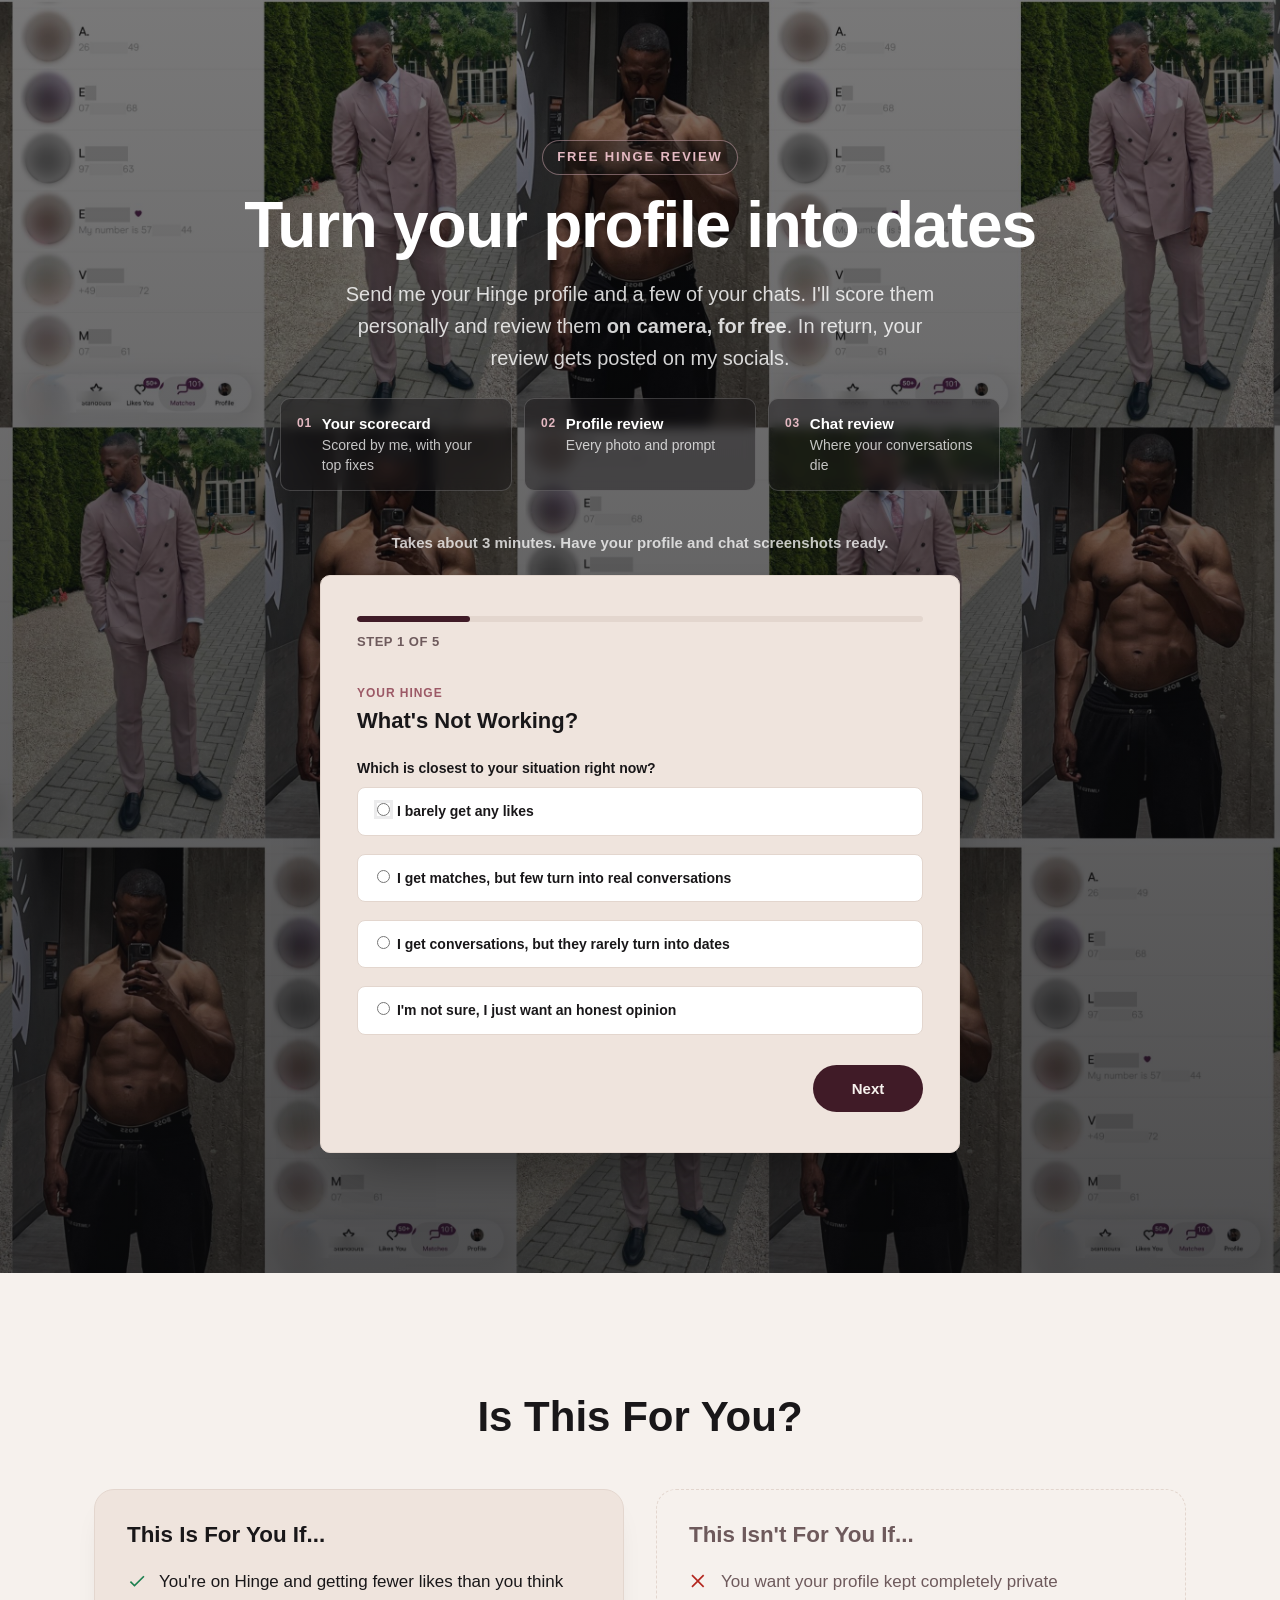
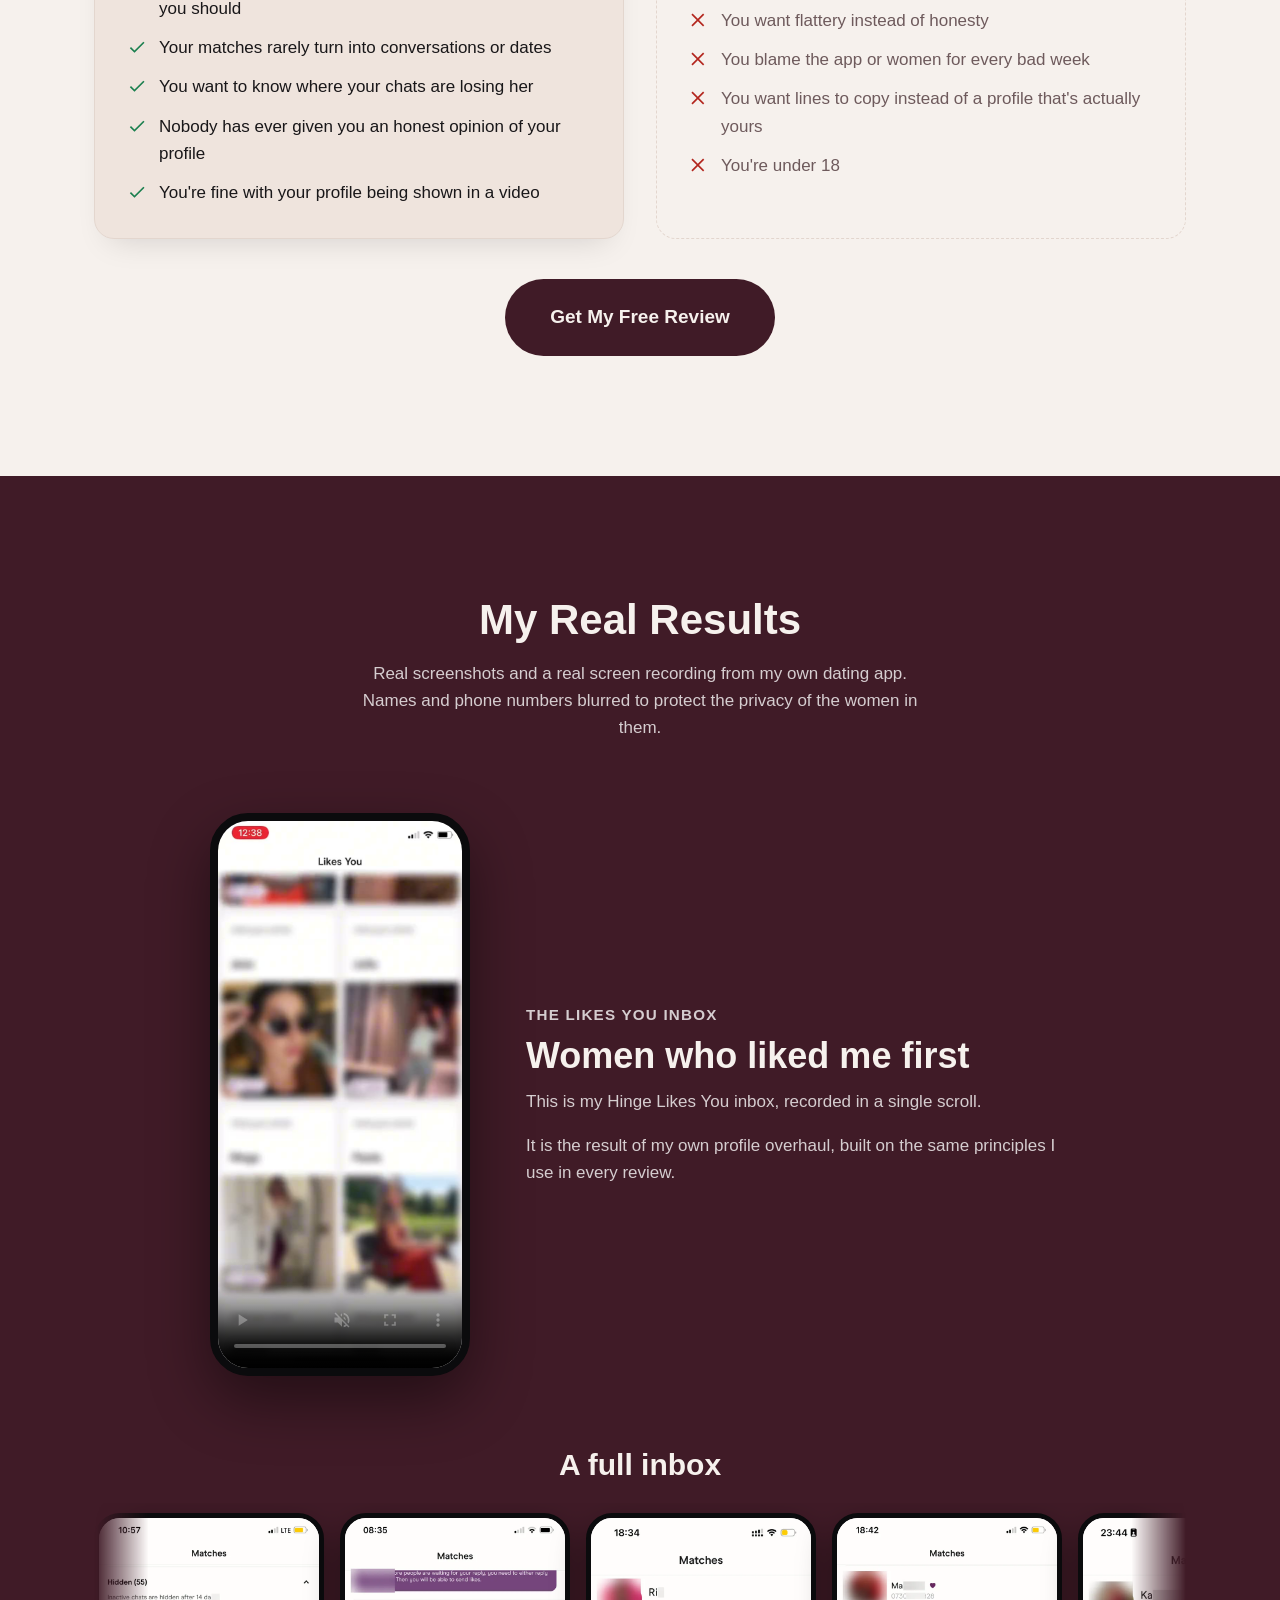
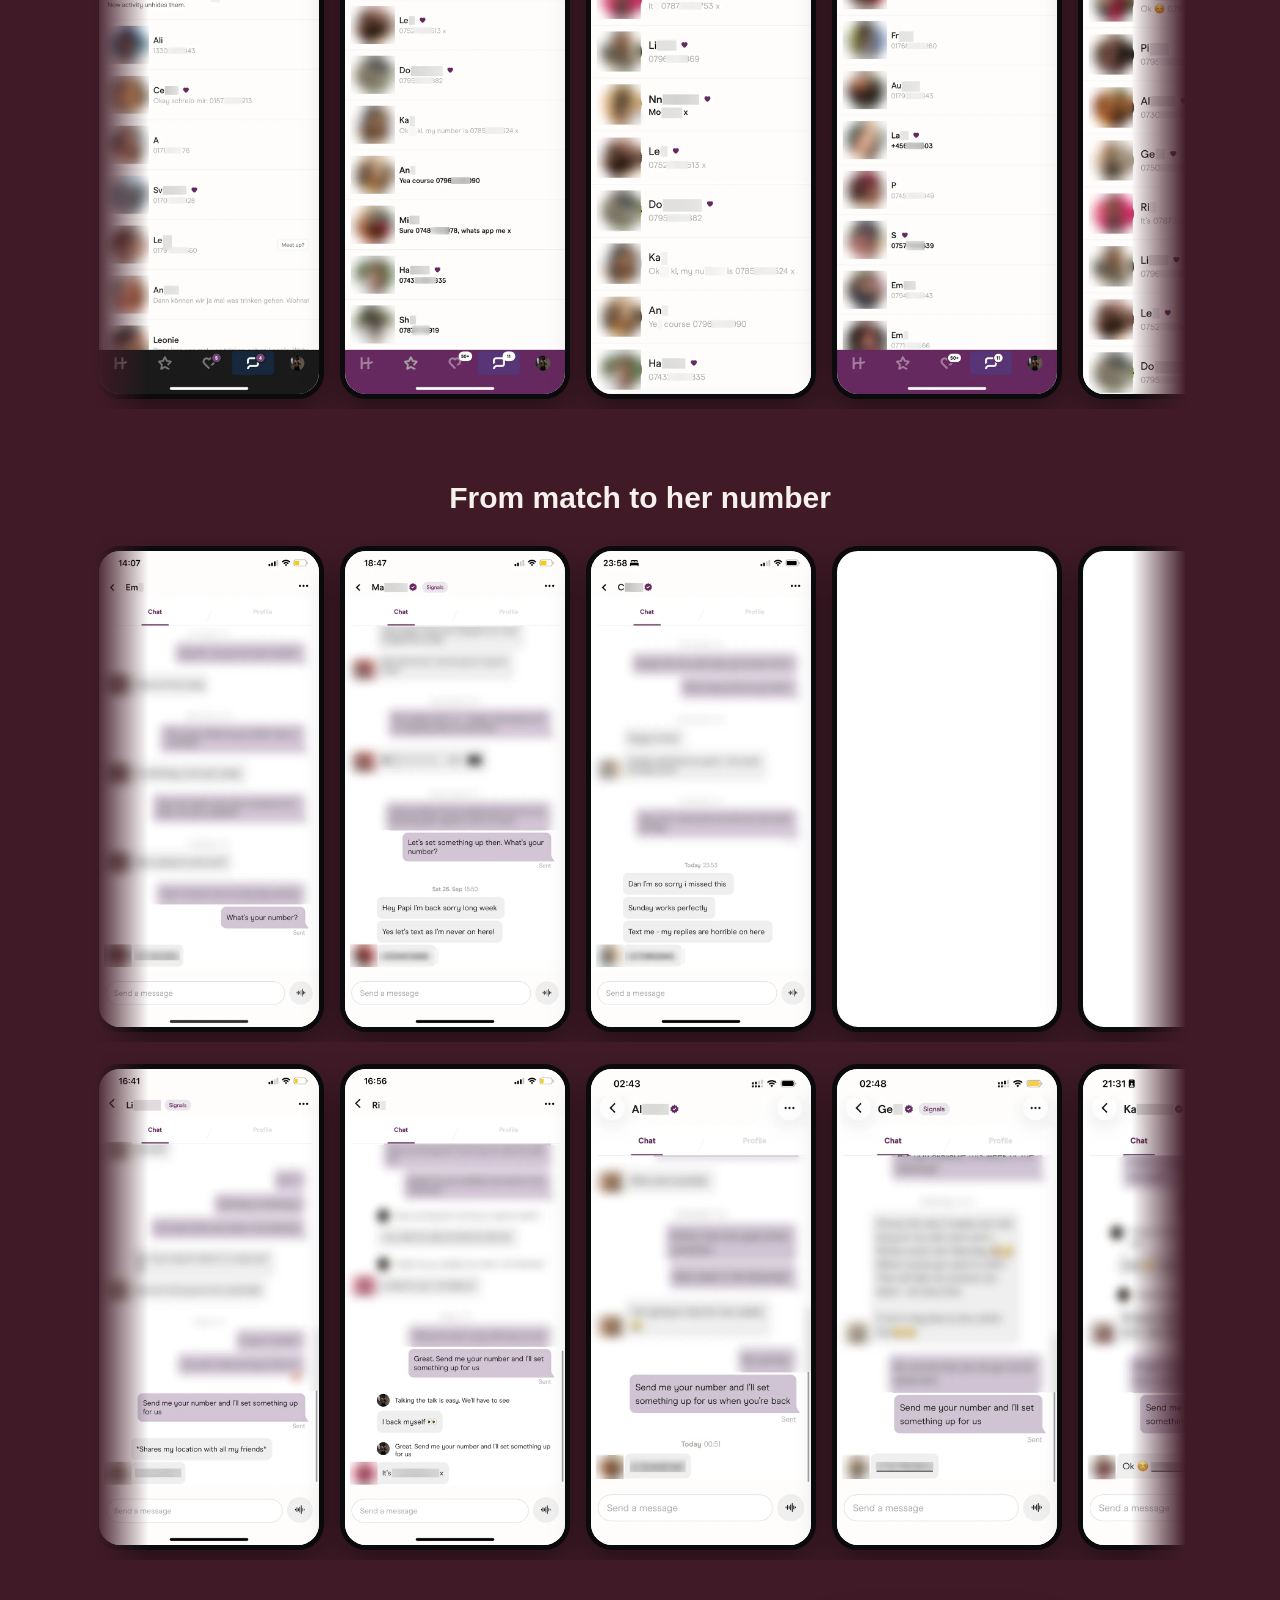
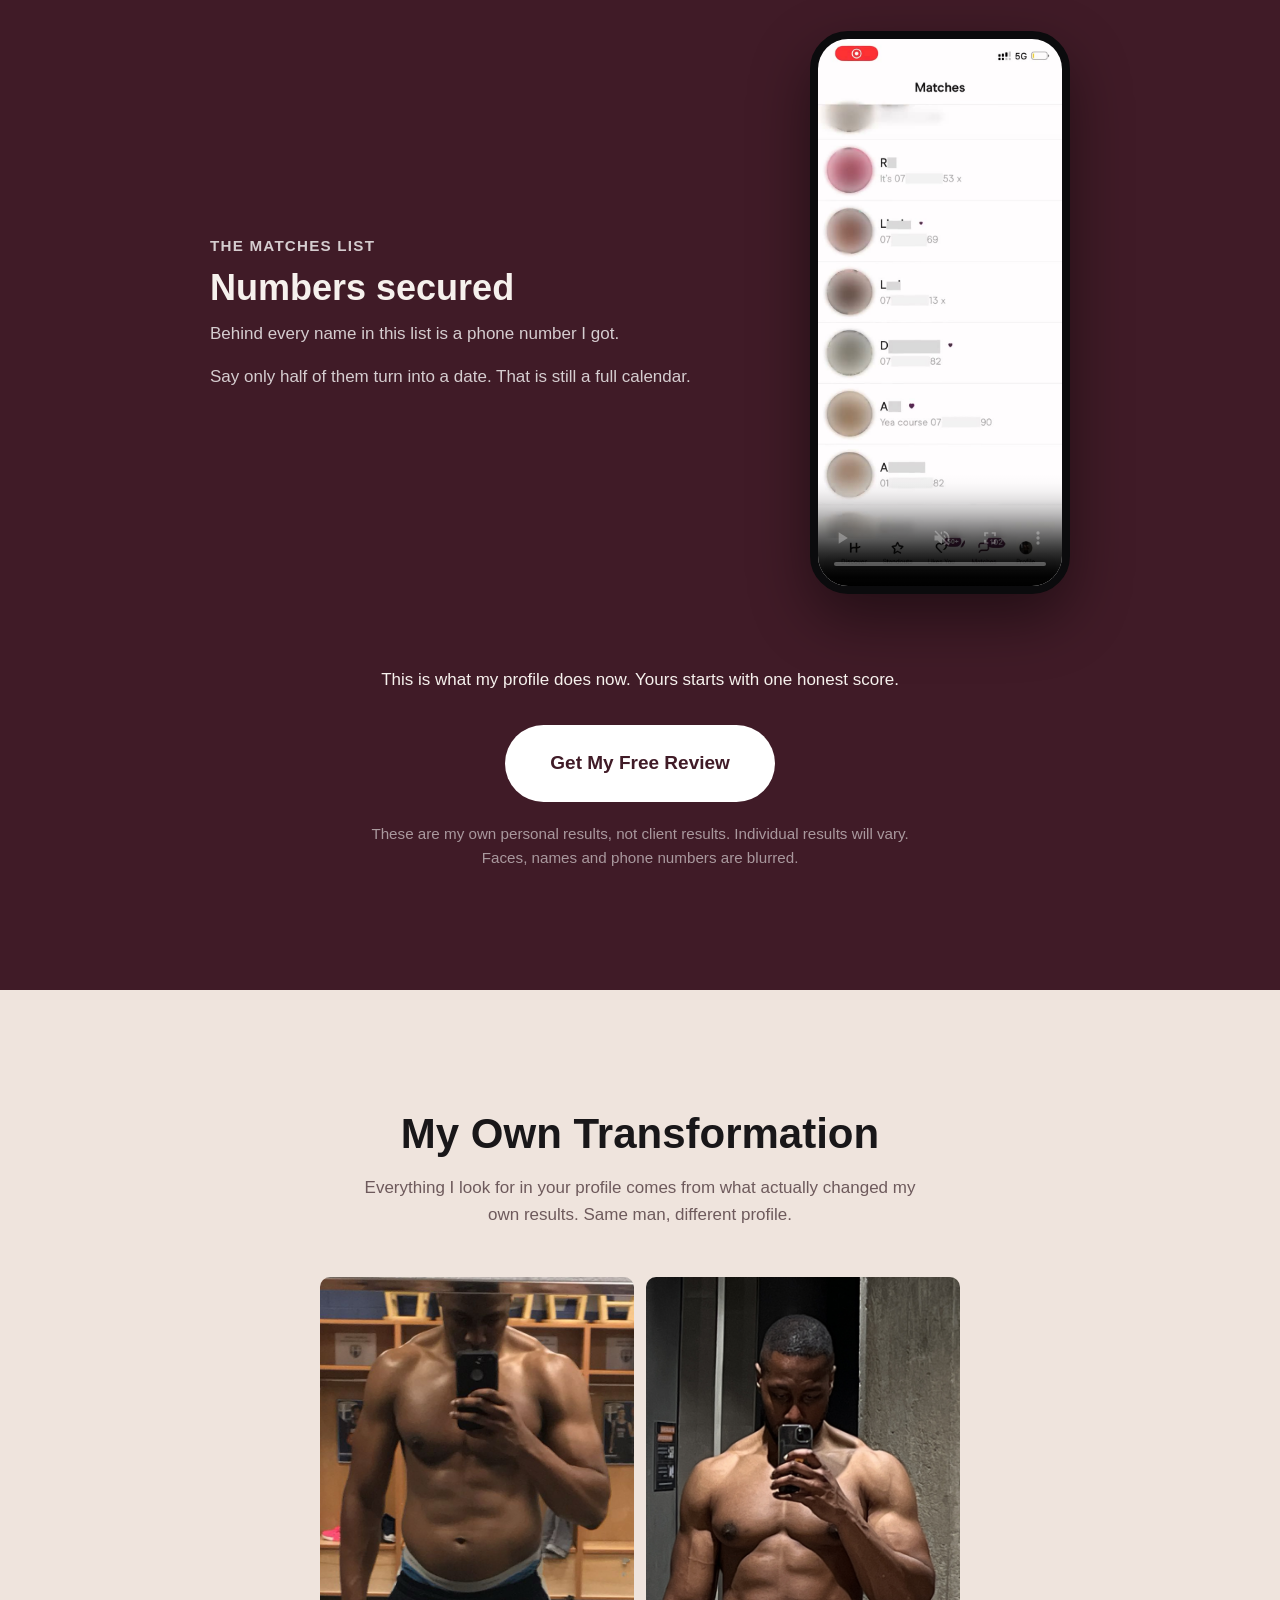
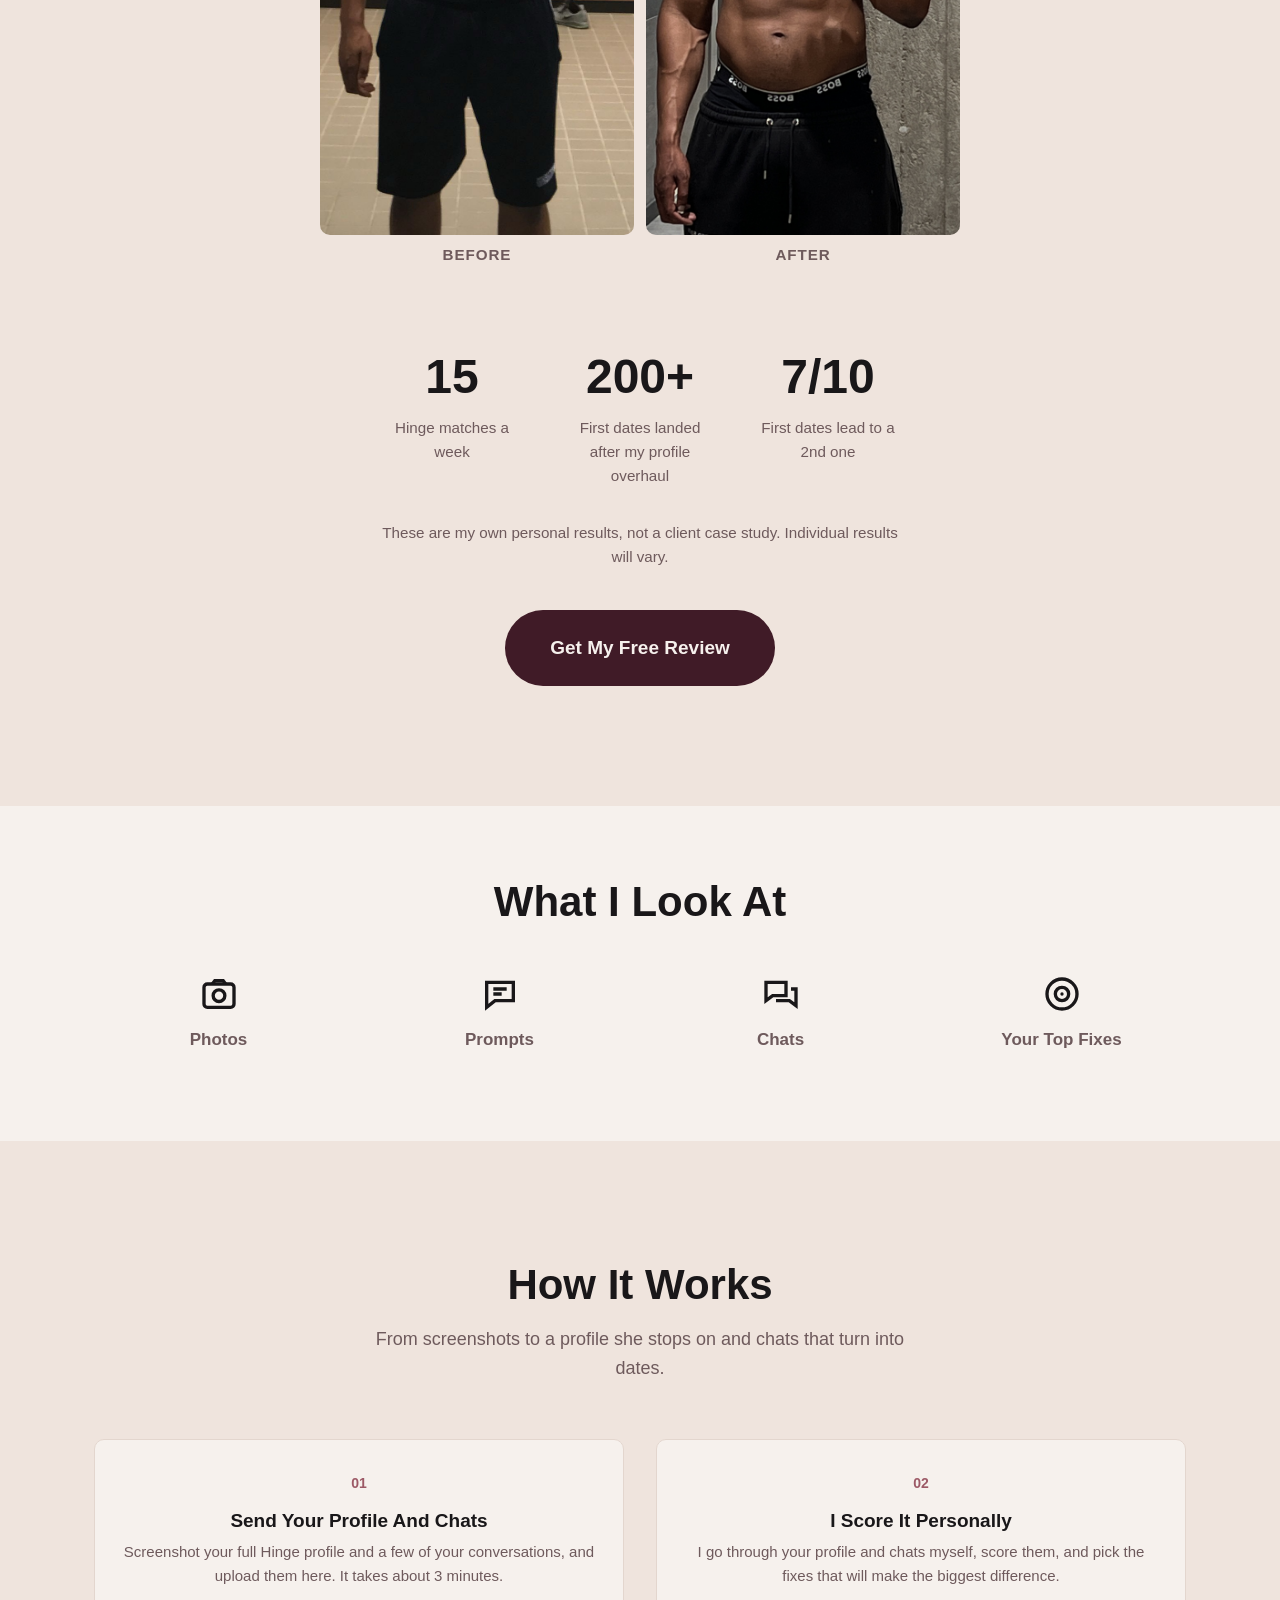
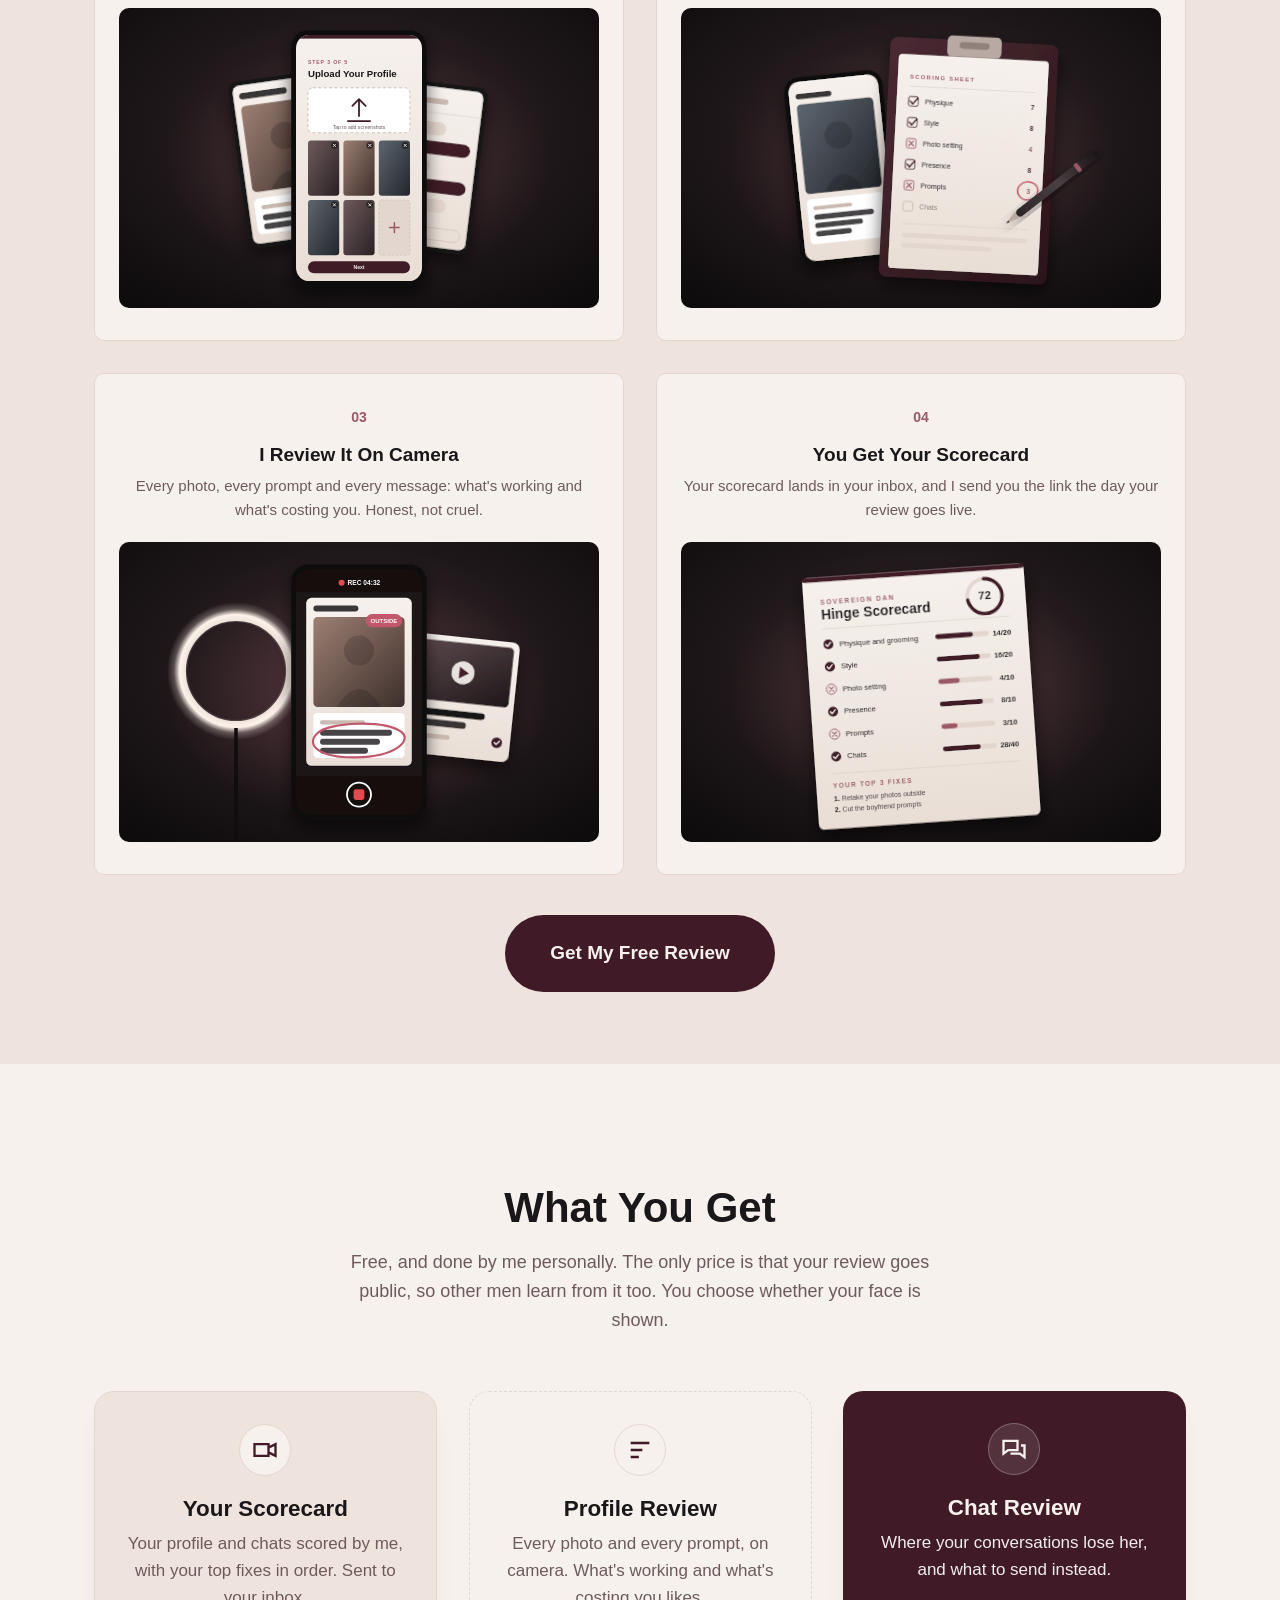
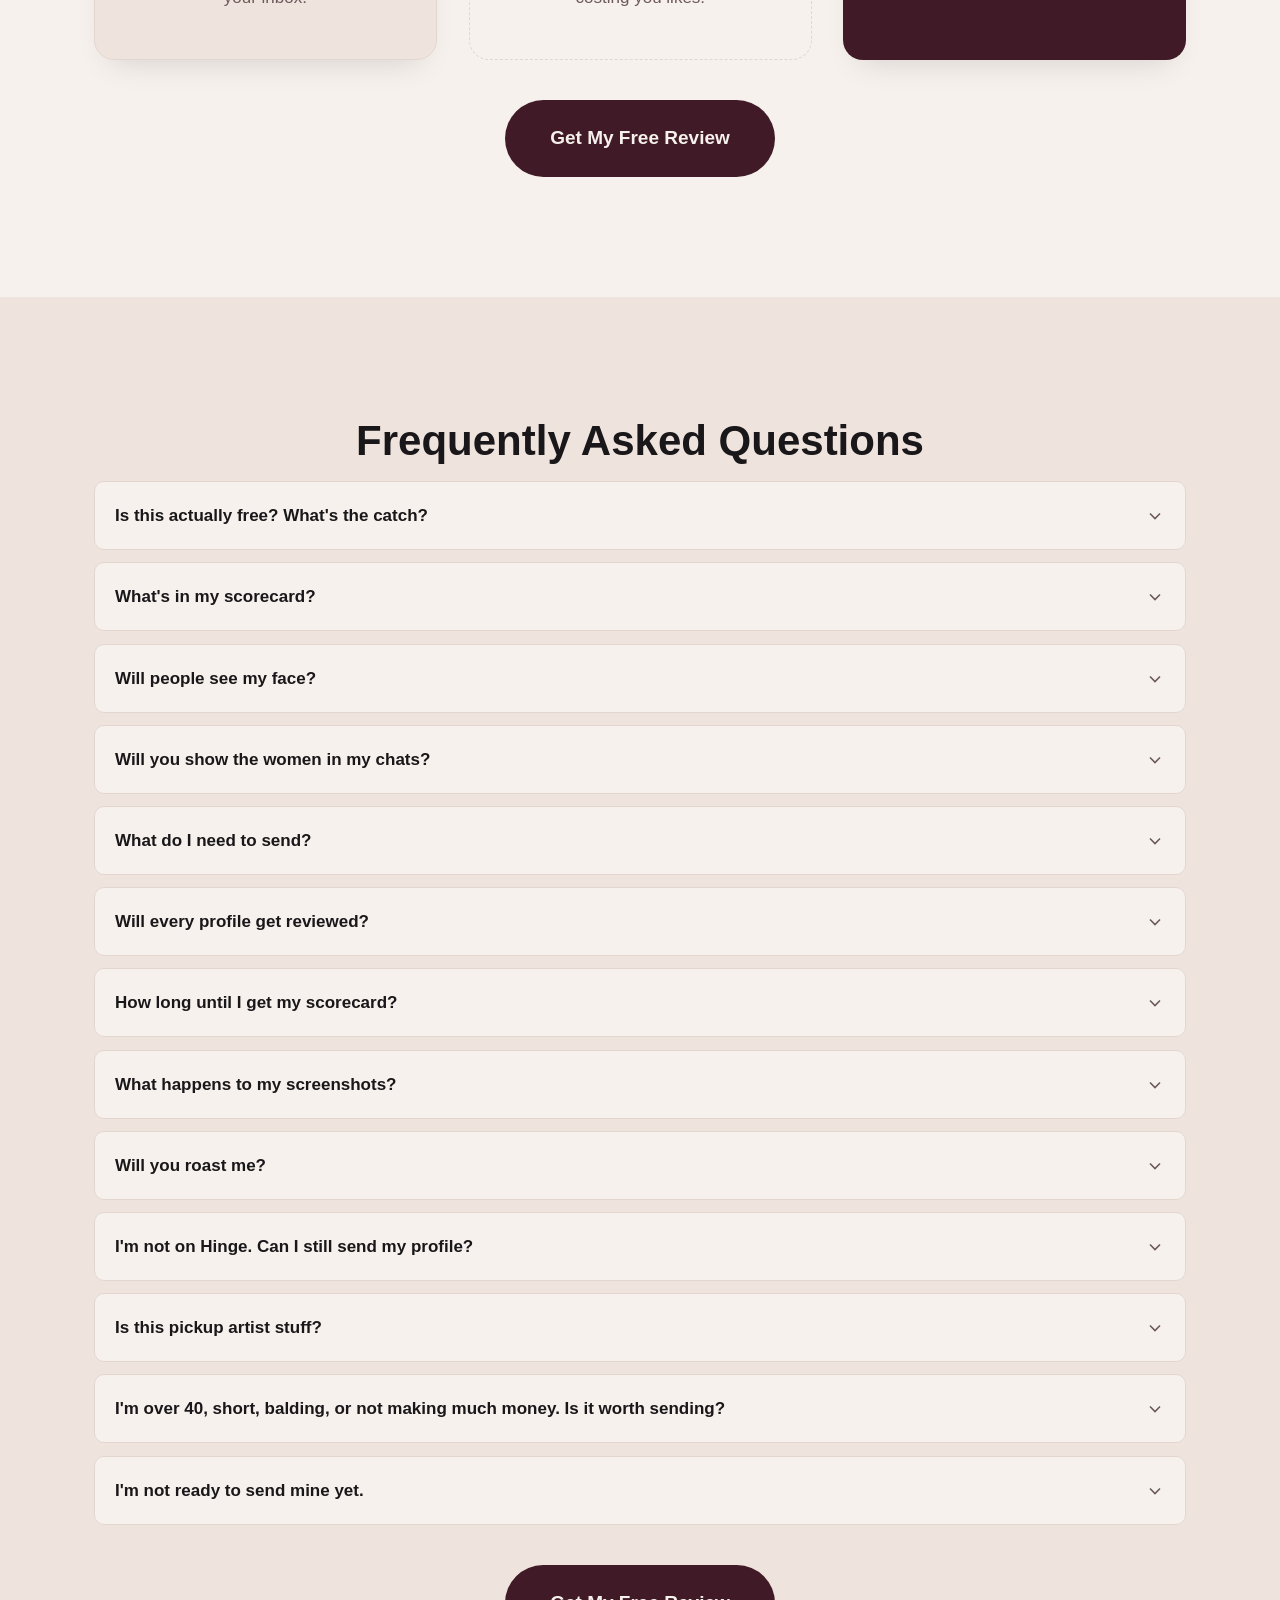
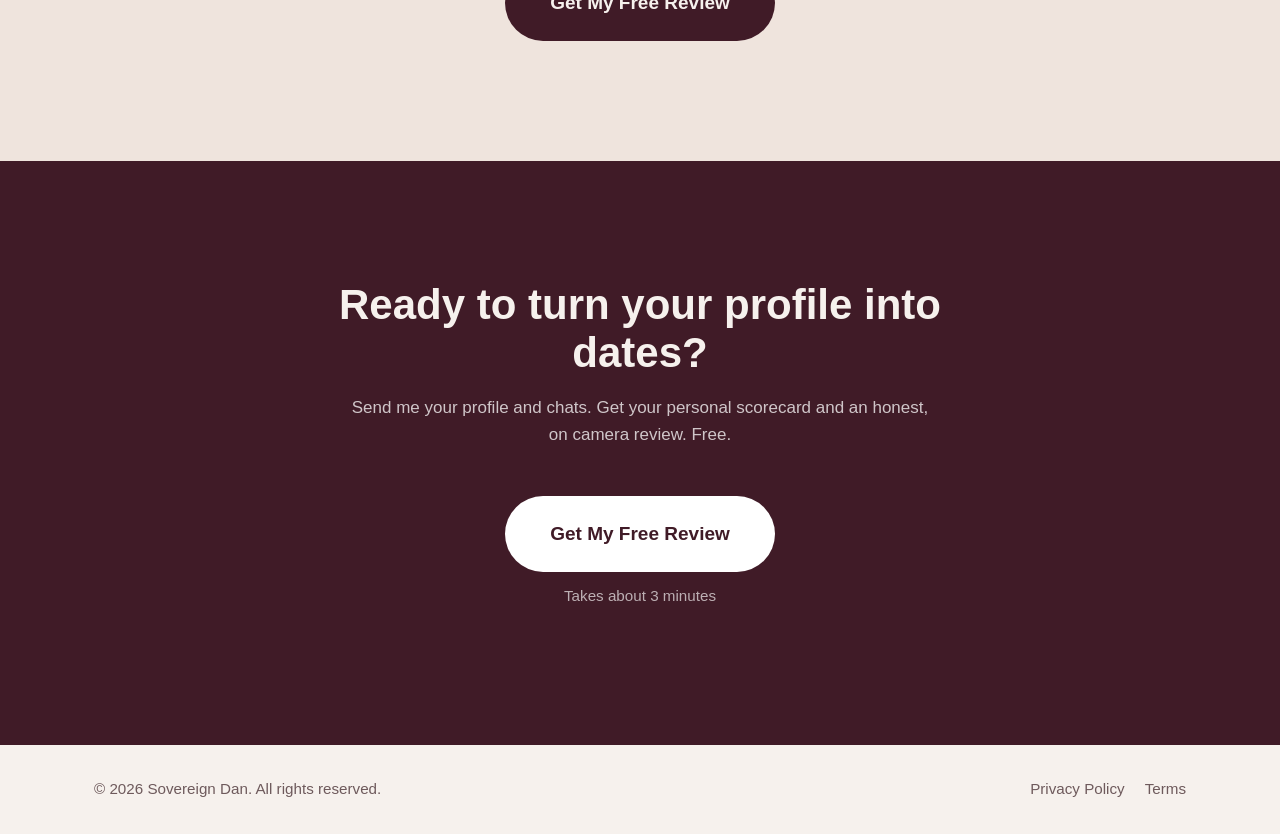
==== commit 42499b74: "Add files via upload" ====
--- a/index.html
+++ b/index.html
@@ -11,24 +11,24 @@
 
 <meta property="og:title" content="Turn your profile into dates" />
 <meta property="og:description" content="A free Hinge scorecard plus a profile and chat review, done personally by me." />
-<meta property="og:image" content="https://sovereigndan.com/assets/og-image.jpg" />
+<meta property="og:image" content="https://sovereigndan.com/og-image.jpg" />
 <meta property="og:image:width" content="1200" />
 <meta property="og:image:height" content="630" />
 <meta property="og:site_name" content="Sovereign Dan" />
 <meta name="twitter:card" content="summary_large_image" />
-<meta name="twitter:image" content="https://sovereigndan.com/assets/og-image.jpg" />
+<meta name="twitter:image" content="https://sovereigndan.com/og-image.jpg" />
 <meta property="og:type" content="website" />
 
-<link rel="icon" href="assets/favicon.ico?v=2" sizes="48x48" />
-<link rel="icon" type="image/png" sizes="32x32" href="assets/favicon-32.png?v=2" />
-<link rel="icon" type="image/png" sizes="192x192" href="assets/favicon-192.png?v=2" />
-<link rel="apple-touch-icon" href="assets/apple-touch-icon.png?v=2" />
+<link rel="icon" href="favicon.ico?v=2" sizes="48x48" />
+<link rel="icon" type="image/png" sizes="32x32" href="favicon-32.png?v=2" />
+<link rel="icon" type="image/png" sizes="192x192" href="favicon-192.png?v=2" />
+<link rel="apple-touch-icon" href="apple-touch-icon.png?v=2" />
 <meta name="theme-color" content="#401b27" />
 
 <!-- Remove this once the page is ready to be found. -->
 <meta name="robots" content="noindex" />
 
-<link rel="stylesheet" href="css/styles.css?v=43" />
+<link rel="stylesheet" href="styles.css?v=44" />
 </head>
 <body>
 
@@ -253,7 +253,7 @@
 </section>
 
 <!-- ================= RESULTS: dating app proof (screenshots + screen recording of my own accounts,
-     faces, names and numbers blurred; originals are NOT published, see assets/proof) ================= -->
+     faces, names and numbers blurred; originals are NOT published, see proof) ================= -->
 <section id="results" class="section results" aria-labelledby="results-heading">
   <div class="container">
     <h2 id="results-heading" class="section-title reveal">My Real Results</h2>
@@ -261,8 +261,8 @@
 
     <div class="results-feature reveal">
       <div class="results-phone">
-        <video id="resultsVideo" muted loop playsinline preload="metadata" poster="assets/proof/likes-you-poster.jpg" aria-label="Screen recording scrolling through the Likes You inbox of my dating app, faces and names blurred">
-          <source src="assets/proof/likes-you.mp4" type="video/mp4" />
+        <video id="resultsVideo" muted loop playsinline preload="metadata" poster="likes-you-poster.jpg" aria-label="Screen recording scrolling through the Likes You inbox of my dating app, faces and names blurred">
+          <source src="likes-you.mp4" type="video/mp4" />
         </video>
       </div>
       <div class="results-feature-copy">
@@ -278,20 +278,20 @@
       <div class="marquee" style="--marquee-duration: 46s">
         <div class="marquee-track">
           <div class="marquee-set">
-          <button type="button" class="shot" data-index="0" data-full="assets/proof/inbox-01.webp"><img src="assets/proof/inbox-01.webp" alt="Dating app inbox with the women's faces, names and numbers blurred" width="720" height="1558" loading="lazy" decoding="async" /></button>
-          <button type="button" class="shot" data-index="1" data-full="assets/proof/inbox-02.webp"><img src="assets/proof/inbox-02.webp" alt="Dating app inbox with the women's faces, names and numbers blurred" width="720" height="1558" loading="lazy" decoding="async" /></button>
-          <button type="button" class="shot" data-index="2" data-full="assets/proof/inbox-03.webp"><img src="assets/proof/inbox-03.webp" alt="Dating app inbox with the women's faces, names and numbers blurred" width="720" height="1558" loading="lazy" decoding="async" /></button>
-          <button type="button" class="shot" data-index="3" data-full="assets/proof/inbox-04.webp"><img src="assets/proof/inbox-04.webp" alt="Dating app inbox with the women's faces, names and numbers blurred" width="720" height="1558" loading="lazy" decoding="async" /></button>
-          <button type="button" class="shot" data-index="4" data-full="assets/proof/inbox-05.webp"><img src="assets/proof/inbox-05.webp" alt="Dating app inbox with the women's faces, names and numbers blurred" width="720" height="1558" loading="lazy" decoding="async" /></button>
-          <button type="button" class="shot" data-index="5" data-full="assets/proof/inbox-06.webp"><img src="assets/proof/inbox-06.webp" alt="Dating app inbox with the women's faces, names and numbers blurred" width="720" height="1558" loading="lazy" decoding="async" /></button>
+          <button type="button" class="shot" data-index="0" data-full="inbox-01.webp"><img src="inbox-01.webp" alt="Dating app inbox with the women's faces, names and numbers blurred" width="720" height="1558" loading="lazy" decoding="async" /></button>
+          <button type="button" class="shot" data-index="1" data-full="inbox-02.webp"><img src="inbox-02.webp" alt="Dating app inbox with the women's faces, names and numbers blurred" width="720" height="1558" loading="lazy" decoding="async" /></button>
+          <button type="button" class="shot" data-index="2" data-full="inbox-03.webp"><img src="inbox-03.webp" alt="Dating app inbox with the women's faces, names and numbers blurred" width="720" height="1558" loading="lazy" decoding="async" /></button>
+          <button type="button" class="shot" data-index="3" data-full="inbox-04.webp"><img src="inbox-04.webp" alt="Dating app inbox with the women's faces, names and numbers blurred" width="720" height="1558" loading="lazy" decoding="async" /></button>
+          <button type="button" class="shot" data-index="4" data-full="inbox-05.webp"><img src="inbox-05.webp" alt="Dating app inbox with the women's faces, names and numbers blurred" width="720" height="1558" loading="lazy" decoding="async" /></button>
+          <button type="button" class="shot" data-index="5" data-full="inbox-06.webp"><img src="inbox-06.webp" alt="Dating app inbox with the women's faces, names and numbers blurred" width="720" height="1558" loading="lazy" decoding="async" /></button>
           </div>
           <div class="marquee-set" aria-hidden="true">
-          <button type="button" class="shot" data-index="0" data-full="assets/proof/inbox-01.webp" aria-hidden="true" tabindex="-1"><img src="assets/proof/inbox-01.webp" alt="Dating app inbox with the women's faces, names and numbers blurred" width="720" height="1558" loading="lazy" decoding="async" /></button>
-          <button type="button" class="shot" data-index="1" data-full="assets/proof/inbox-02.webp" aria-hidden="true" tabindex="-1"><img src="assets/proof/inbox-02.webp" alt="Dating app inbox with the women's faces, names and numbers blurred" width="720" height="1558" loading="lazy" decoding="async" /></button>
-          <button type="button" class="shot" data-index="2" data-full="assets/proof/inbox-03.webp" aria-hidden="true" tabindex="-1"><img src="assets/proof/inbox-03.webp" alt="Dating app inbox with the women's faces, names and numbers blurred" width="720" height="1558" loading="lazy" decoding="async" /></button>
-          <button type="button" class="shot" data-index="3" data-full="assets/proof/inbox-04.webp" aria-hidden="true" tabindex="-1"><img src="assets/proof/inbox-04.webp" alt="Dating app inbox with the women's faces, names and numbers blurred" width="720" height="1558" loading="lazy" decoding="async" /></button>
-          <button type="button" class="shot" data-index="4" data-full="assets/proof/inbox-05.webp" aria-hidden="true" tabindex="-1"><img src="assets/proof/inbox-05.webp" alt="Dating app inbox with the women's faces, names and numbers blurred" width="720" height="1558" loading="lazy" decoding="async" /></button>
-          <button type="button" class="shot" data-index="5" data-full="assets/proof/inbox-06.webp" aria-hidden="true" tabindex="-1"><img src="assets/proof/inbox-06.webp" alt="Dating app inbox with the women's faces, names and numbers blurred" width="720" height="1558" loading="lazy" decoding="async" /></button>
+          <button type="button" class="shot" data-index="0" data-full="inbox-01.webp" aria-hidden="true" tabindex="-1"><img src="inbox-01.webp" alt="Dating app inbox with the women's faces, names and numbers blurred" width="720" height="1558" loading="lazy" decoding="async" /></button>
+          <button type="button" class="shot" data-index="1" data-full="inbox-02.webp" aria-hidden="true" tabindex="-1"><img src="inbox-02.webp" alt="Dating app inbox with the women's faces, names and numbers blurred" width="720" height="1558" loading="lazy" decoding="async" /></button>
+          <button type="button" class="shot" data-index="2" data-full="inbox-03.webp" aria-hidden="true" tabindex="-1"><img src="inbox-03.webp" alt="Dating app inbox with the women's faces, names and numbers blurred" width="720" height="1558" loading="lazy" decoding="async" /></button>
+          <button type="button" class="shot" data-index="3" data-full="inbox-04.webp" aria-hidden="true" tabindex="-1"><img src="inbox-04.webp" alt="Dating app inbox with the women's faces, names and numbers blurred" width="720" height="1558" loading="lazy" decoding="async" /></button>
+          <button type="button" class="shot" data-index="4" data-full="inbox-05.webp" aria-hidden="true" tabindex="-1"><img src="inbox-05.webp" alt="Dating app inbox with the women's faces, names and numbers blurred" width="720" height="1558" loading="lazy" decoding="async" /></button>
+          <button type="button" class="shot" data-index="5" data-full="inbox-06.webp" aria-hidden="true" tabindex="-1"><img src="inbox-06.webp" alt="Dating app inbox with the women's faces, names and numbers blurred" width="720" height="1558" loading="lazy" decoding="async" /></button>
           </div>
         </div>
       </div>
@@ -302,60 +302,60 @@
       <div class="marquee" style="--marquee-duration: 80s">
         <div class="marquee-track">
           <div class="marquee-set">
-          <button type="button" class="shot" data-index="6" data-full="assets/proof/chat-01.webp?v=2"><img src="assets/proof/chat-01.webp?v=2" alt="Dating app conversation with the woman's details blurred" width="720" height="1558" loading="lazy" decoding="async" /></button>
-          <button type="button" class="shot" data-index="7" data-full="assets/proof/chat-02.webp?v=2"><img src="assets/proof/chat-02.webp?v=2" alt="Dating app conversation with the woman's details blurred" width="720" height="1558" loading="lazy" decoding="async" /></button>
-          <button type="button" class="shot" data-index="8" data-full="assets/proof/chat-03.webp?v=2"><img src="assets/proof/chat-03.webp?v=2" alt="Dating app conversation with the woman's details blurred" width="720" height="1558" loading="lazy" decoding="async" /></button>
-          <button type="button" class="shot" data-index="9" data-full="assets/proof/chat-04.webp?v=2"><img src="assets/proof/chat-04.webp?v=2" alt="Dating app conversation with the woman's details blurred" width="720" height="1558" loading="lazy" decoding="async" /></button>
-          <button type="button" class="shot" data-index="10" data-full="assets/proof/chat-05.webp?v=2"><img src="assets/proof/chat-05.webp?v=2" alt="Dating app conversation with the woman's details blurred" width="720" height="1558" loading="lazy" decoding="async" /></button>
-          <button type="button" class="shot" data-index="11" data-full="assets/proof/chat-06.webp?v=2"><img src="assets/proof/chat-06.webp?v=2" alt="Dating app conversation with the woman's details blurred" width="720" height="1558" loading="lazy" decoding="async" /></button>
-          <button type="button" class="shot" data-index="12" data-full="assets/proof/chat-07.webp?v=2"><img src="assets/proof/chat-07.webp?v=2" alt="Dating app conversation with the woman's details blurred" width="720" height="1558" loading="lazy" decoding="async" /></button>
-          <button type="button" class="shot" data-index="13" data-full="assets/proof/chat-08.webp?v=2"><img src="assets/proof/chat-08.webp?v=2" alt="Dating app conversation with the woman's details blurred" width="720" height="1558" loading="lazy" decoding="async" /></button>
-          <button type="button" class="shot" data-index="14" data-full="assets/proof/chat-09.webp?v=2"><img src="assets/proof/chat-09.webp?v=2" alt="Dating app conversation with the woman's details blurred" width="720" height="1558" loading="lazy" decoding="async" /></button>
-          <button type="button" class="shot" data-index="15" data-full="assets/proof/chat-10.webp?v=2"><img src="assets/proof/chat-10.webp?v=2" alt="Dating app conversation with the woman's details blurred" width="720" height="1558" loading="lazy" decoding="async" /></button>
-          <button type="button" class="shot" data-index="16" data-full="assets/proof/chat-11.webp?v=2"><img src="assets/proof/chat-11.webp?v=2" alt="Dating app conversation with the woman's details blurred" width="720" height="1558" loading="lazy" decoding="async" /></button>
+          <button type="button" class="shot" data-index="6" data-full="chat-01.webp?v=2"><img src="chat-01.webp?v=2" alt="Dating app conversation with the woman's details blurred" width="720" height="1558" loading="lazy" decoding="async" /></button>
+          <button type="button" class="shot" data-index="7" data-full="chat-02.webp?v=2"><img src="chat-02.webp?v=2" alt="Dating app conversation with the woman's details blurred" width="720" height="1558" loading="lazy" decoding="async" /></button>
+          <button type="button" class="shot" data-index="8" data-full="chat-03.webp?v=2"><img src="chat-03.webp?v=2" alt="Dating app conversation with the woman's details blurred" width="720" height="1558" loading="lazy" decoding="async" /></button>
+          <button type="button" class="shot" data-index="9" data-full="chat-04.webp?v=2"><img src="chat-04.webp?v=2" alt="Dating app conversation with the woman's details blurred" width="720" height="1558" loading="lazy" decoding="async" /></button>
+          <button type="button" class="shot" data-index="10" data-full="chat-05.webp?v=2"><img src="chat-05.webp?v=2" alt="Dating app conversation with the woman's details blurred" width="720" height="1558" loading="lazy" decoding="async" /></button>
+          <button type="button" class="shot" data-index="11" data-full="chat-06.webp?v=2"><img src="chat-06.webp?v=2" alt="Dating app conversation with the woman's details blurred" width="720" height="1558" loading="lazy" decoding="async" /></button>
+          <button type="button" class="shot" data-index="12" data-full="chat-07.webp?v=2"><img src="chat-07.webp?v=2" alt="Dating app conversation with the woman's details blurred" width="720" height="1558" loading="lazy" decoding="async" /></button>
+          <button type="button" class="shot" data-index="13" data-full="chat-08.webp?v=2"><img src="chat-08.webp?v=2" alt="Dating app conversation with the woman's details blurred" width="720" height="1558" loading="lazy" decoding="async" /></button>
+          <button type="button" class="shot" data-index="14" data-full="chat-09.webp?v=2"><img src="chat-09.webp?v=2" alt="Dating app conversation with the woman's details blurred" width="720" height="1558" loading="lazy" decoding="async" /></button>
+          <button type="button" class="shot" data-index="15" data-full="chat-10.webp?v=2"><img src="chat-10.webp?v=2" alt="Dating app conversation with the woman's details blurred" width="720" height="1558" loading="lazy" decoding="async" /></button>
+          <button type="button" class="shot" data-index="16" data-full="chat-11.webp?v=2"><img src="chat-11.webp?v=2" alt="Dating app conversation with the woman's details blurred" width="720" height="1558" loading="lazy" decoding="async" /></button>
           </div>
           <div class="marquee-set" aria-hidden="true">
-          <button type="button" class="shot" data-index="6" data-full="assets/proof/chat-01.webp?v=2" aria-hidden="true" tabindex="-1"><img src="assets/proof/chat-01.webp?v=2" alt="Dating app conversation with the woman's details blurred" width="720" height="1558" loading="lazy" decoding="async" /></button>
-          <button type="button" class="shot" data-index="7" data-full="assets/proof/chat-02.webp?v=2" aria-hidden="true" tabindex="-1"><img src="assets/proof/chat-02.webp?v=2" alt="Dating app conversation with the woman's details blurred" width="720" height="1558" loading="lazy" decoding="async" /></button>
-          <button type="button" class="shot" data-index="8" data-full="assets/proof/chat-03.webp?v=2" aria-hidden="true" tabindex="-1"><img src="assets/proof/chat-03.webp?v=2" alt="Dating app conversation with the woman's details blurred" width="720" height="1558" loading="lazy" decoding="async" /></button>
-          <button type="button" class="shot" data-index="9" data-full="assets/proof/chat-04.webp?v=2" aria-hidden="true" tabindex="-1"><img src="assets/proof/chat-04.webp?v=2" alt="Dating app conversation with the woman's details blurred" width="720" height="1558" loading="lazy" decoding="async" /></button>
-          <button type="button" class="shot" data-index="10" data-full="assets/proof/chat-05.webp?v=2" aria-hidden="true" tabindex="-1"><img src="assets/proof/chat-05.webp?v=2" alt="Dating app conversation with the woman's details blurred" width="720" height="1558" loading="lazy" decoding="async" /></button>
-          <button type="button" class="shot" data-index="11" data-full="assets/proof/chat-06.webp?v=2" aria-hidden="true" tabindex="-1"><img src="assets/proof/chat-06.webp?v=2" alt="Dating app conversation with the woman's details blurred" width="720" height="1558" loading="lazy" decoding="async" /></button>
-          <button type="button" class="shot" data-index="12" data-full="assets/proof/chat-07.webp?v=2" aria-hidden="true" tabindex="-1"><img src="assets/proof/chat-07.webp?v=2" alt="Dating app conversation with the woman's details blurred" width="720" height="1558" loading="lazy" decoding="async" /></button>
-          <button type="button" class="shot" data-index="13" data-full="assets/proof/chat-08.webp?v=2" aria-hidden="true" tabindex="-1"><img src="assets/proof/chat-08.webp?v=2" alt="Dating app conversation with the woman's details blurred" width="720" height="1558" loading="lazy" decoding="async" /></button>
-          <button type="button" class="shot" data-index="14" data-full="assets/proof/chat-09.webp?v=2" aria-hidden="true" tabindex="-1"><img src="assets/proof/chat-09.webp?v=2" alt="Dating app conversation with the woman's details blurred" width="720" height="1558" loading="lazy" decoding="async" /></button>
-          <button type="button" class="shot" data-index="15" data-full="assets/proof/chat-10.webp?v=2" aria-hidden="true" tabindex="-1"><img src="assets/proof/chat-10.webp?v=2" alt="Dating app conversation with the woman's details blurred" width="720" height="1558" loading="lazy" decoding="async" /></button>
-          <button type="button" class="shot" data-index="16" data-full="assets/proof/chat-11.webp?v=2" aria-hidden="true" tabindex="-1"><img src="assets/proof/chat-11.webp?v=2" alt="Dating app conversation with the woman's details blurred" width="720" height="1558" loading="lazy" decoding="async" /></button>
+          <button type="button" class="shot" data-index="6" data-full="chat-01.webp?v=2" aria-hidden="true" tabindex="-1"><img src="chat-01.webp?v=2" alt="Dating app conversation with the woman's details blurred" width="720" height="1558" loading="lazy" decoding="async" /></button>
+          <button type="button" class="shot" data-index="7" data-full="chat-02.webp?v=2" aria-hidden="true" tabindex="-1"><img src="chat-02.webp?v=2" alt="Dating app conversation with the woman's details blurred" width="720" height="1558" loading="lazy" decoding="async" /></button>
+          <button type="button" class="shot" data-index="8" data-full="chat-03.webp?v=2" aria-hidden="true" tabindex="-1"><img src="chat-03.webp?v=2" alt="Dating app conversation with the woman's details blurred" width="720" height="1558" loading="lazy" decoding="async" /></button>
+          <button type="button" class="shot" data-index="9" data-full="chat-04.webp?v=2" aria-hidden="true" tabindex="-1"><img src="chat-04.webp?v=2" alt="Dating app conversation with the woman's details blurred" width="720" height="1558" loading="lazy" decoding="async" /></button>
+          <button type="button" class="shot" data-index="10" data-full="chat-05.webp?v=2" aria-hidden="true" tabindex="-1"><img src="chat-05.webp?v=2" alt="Dating app conversation with the woman's details blurred" width="720" height="1558" loading="lazy" decoding="async" /></button>
+          <button type="button" class="shot" data-index="11" data-full="chat-06.webp?v=2" aria-hidden="true" tabindex="-1"><img src="chat-06.webp?v=2" alt="Dating app conversation with the woman's details blurred" width="720" height="1558" loading="lazy" decoding="async" /></button>
+          <button type="button" class="shot" data-index="12" data-full="chat-07.webp?v=2" aria-hidden="true" tabindex="-1"><img src="chat-07.webp?v=2" alt="Dating app conversation with the woman's details blurred" width="720" height="1558" loading="lazy" decoding="async" /></button>
+          <button type="button" class="shot" data-index="13" data-full="chat-08.webp?v=2" aria-hidden="true" tabindex="-1"><img src="chat-08.webp?v=2" alt="Dating app conversation with the woman's details blurred" width="720" height="1558" loading="lazy" decoding="async" /></button>
+          <button type="button" class="shot" data-index="14" data-full="chat-09.webp?v=2" aria-hidden="true" tabindex="-1"><img src="chat-09.webp?v=2" alt="Dating app conversation with the woman's details blurred" width="720" height="1558" loading="lazy" decoding="async" /></button>
+          <button type="button" class="shot" data-index="15" data-full="chat-10.webp?v=2" aria-hidden="true" tabindex="-1"><img src="chat-10.webp?v=2" alt="Dating app conversation with the woman's details blurred" width="720" height="1558" loading="lazy" decoding="async" /></button>
+          <button type="button" class="shot" data-index="16" data-full="chat-11.webp?v=2" aria-hidden="true" tabindex="-1"><img src="chat-11.webp?v=2" alt="Dating app conversation with the woman's details blurred" width="720" height="1558" loading="lazy" decoding="async" /></button>
           </div>
         </div>
       </div>
       <div class="marquee is-reverse" style="--marquee-duration: 86s">
         <div class="marquee-track">
           <div class="marquee-set">
-          <button type="button" class="shot" data-index="17" data-full="assets/proof/chat-12.webp?v=2"><img src="assets/proof/chat-12.webp?v=2" alt="Dating app conversation with the woman's details blurred" width="720" height="1558" loading="lazy" decoding="async" /></button>
-          <button type="button" class="shot" data-index="18" data-full="assets/proof/chat-13.webp?v=2"><img src="assets/proof/chat-13.webp?v=2" alt="Dating app conversation with the woman's details blurred" width="720" height="1558" loading="lazy" decoding="async" /></button>
-          <button type="button" class="shot" data-index="19" data-full="assets/proof/chat-14.webp?v=2"><img src="assets/proof/chat-14.webp?v=2" alt="Dating app conversation with the woman's details blurred" width="720" height="1558" loading="lazy" decoding="async" /></button>
-          <button type="button" class="shot" data-index="20" data-full="assets/proof/chat-15.webp?v=2"><img src="assets/proof/chat-15.webp?v=2" alt="Dating app conversation with the woman's details blurred" width="720" height="1558" loading="lazy" decoding="async" /></button>
-          <button type="button" class="shot" data-index="21" data-full="assets/proof/chat-16.webp?v=2"><img src="assets/proof/chat-16.webp?v=2" alt="Dating app conversation with the woman's details blurred" width="720" height="1558" loading="lazy" decoding="async" /></button>
-          <button type="button" class="shot" data-index="22" data-full="assets/proof/chat-17.webp?v=2"><img src="assets/proof/chat-17.webp?v=2" alt="Dating app conversation with the woman's details blurred" width="720" height="1558" loading="lazy" decoding="async" /></button>
-          <button type="button" class="shot" data-index="23" data-full="assets/proof/chat-18.webp?v=2"><img src="assets/proof/chat-18.webp?v=2" alt="Dating app conversation with the woman's details blurred" width="720" height="1558" loading="lazy" decoding="async" /></button>
-          <button type="button" class="shot" data-index="24" data-full="assets/proof/chat-19.webp?v=2"><img src="assets/proof/chat-19.webp?v=2" alt="Dating app conversation with the woman's details blurred" width="720" height="1558" loading="lazy" decoding="async" /></button>
-          <button type="button" class="shot" data-index="25" data-full="assets/proof/chat-20.webp?v=2"><img src="assets/proof/chat-20.webp?v=2" alt="Dating app conversation with the woman's details blurred" width="720" height="1558" loading="lazy" decoding="async" /></button>
-          <button type="button" class="shot" data-index="26" data-full="assets/proof/chat-21.webp?v=2"><img src="assets/proof/chat-21.webp?v=2" alt="Dating app conversation with the woman's details blurred" width="720" height="1558" loading="lazy" decoding="async" /></button>
-          <button type="button" class="shot" data-index="27" data-full="assets/proof/chat-22.webp?v=2"><img src="assets/proof/chat-22.webp?v=2" alt="Dating app conversation with the woman's details blurred" width="720" height="1558" loading="lazy" decoding="async" /></button>
+          <button type="button" class="shot" data-index="17" data-full="chat-12.webp?v=2"><img src="chat-12.webp?v=2" alt="Dating app conversation with the woman's details blurred" width="720" height="1558" loading="lazy" decoding="async" /></button>
+          <button type="button" class="shot" data-index="18" data-full="chat-13.webp?v=2"><img src="chat-13.webp?v=2" alt="Dating app conversation with the woman's details blurred" width="720" height="1558" loading="lazy" decoding="async" /></button>
+          <button type="button" class="shot" data-index="19" data-full="chat-14.webp?v=2"><img src="chat-14.webp?v=2" alt="Dating app conversation with the woman's details blurred" width="720" height="1558" loading="lazy" decoding="async" /></button>
+          <button type="button" class="shot" data-index="20" data-full="chat-15.webp?v=2"><img src="chat-15.webp?v=2" alt="Dating app conversation with the woman's details blurred" width="720" height="1558" loading="lazy" decoding="async" /></button>
+          <button type="button" class="shot" data-index="21" data-full="chat-16.webp?v=2"><img src="chat-16.webp?v=2" alt="Dating app conversation with the woman's details blurred" width="720" height="1558" loading="lazy" decoding="async" /></button>
+          <button type="button" class="shot" data-index="22" data-full="chat-17.webp?v=2"><img src="chat-17.webp?v=2" alt="Dating app conversation with the woman's details blurred" width="720" height="1558" loading="lazy" decoding="async" /></button>
+          <button type="button" class="shot" data-index="23" data-full="chat-18.webp?v=2"><img src="chat-18.webp?v=2" alt="Dating app conversation with the woman's details blurred" width="720" height="1558" loading="lazy" decoding="async" /></button>
+          <button type="button" class="shot" data-index="24" data-full="chat-19.webp?v=2"><img src="chat-19.webp?v=2" alt="Dating app conversation with the woman's details blurred" width="720" height="1558" loading="lazy" decoding="async" /></button>
+          <button type="button" class="shot" data-index="25" data-full="chat-20.webp?v=2"><img src="chat-20.webp?v=2" alt="Dating app conversation with the woman's details blurred" width="720" height="1558" loading="lazy" decoding="async" /></button>
+          <button type="button" class="shot" data-index="26" data-full="chat-21.webp?v=2"><img src="chat-21.webp?v=2" alt="Dating app conversation with the woman's details blurred" width="720" height="1558" loading="lazy" decoding="async" /></button>
+          <button type="button" class="shot" data-index="27" data-full="chat-22.webp?v=2"><img src="chat-22.webp?v=2" alt="Dating app conversation with the woman's details blurred" width="720" height="1558" loading="lazy" decoding="async" /></button>
           </div>
           <div class="marquee-set" aria-hidden="true">
-          <button type="button" class="shot" data-index="17" data-full="assets/proof/chat-12.webp?v=2" aria-hidden="true" tabindex="-1"><img src="assets/proof/chat-12.webp?v=2" alt="Dating app conversation with the woman's details blurred" width="720" height="1558" loading="lazy" decoding="async" /></button>
-          <button type="button" class="shot" data-index="18" data-full="assets/proof/chat-13.webp?v=2" aria-hidden="true" tabindex="-1"><img src="assets/proof/chat-13.webp?v=2" alt="Dating app conversation with the woman's details blurred" width="720" height="1558" loading="lazy" decoding="async" /></button>
-          <button type="button" class="shot" data-index="19" data-full="assets/proof/chat-14.webp?v=2" aria-hidden="true" tabindex="-1"><img src="assets/proof/chat-14.webp?v=2" alt="Dating app conversation with the woman's details blurred" width="720" height="1558" loading="lazy" decoding="async" /></button>
-          <button type="button" class="shot" data-index="20" data-full="assets/proof/chat-15.webp?v=2" aria-hidden="true" tabindex="-1"><img src="assets/proof/chat-15.webp?v=2" alt="Dating app conversation with the woman's details blurred" width="720" height="1558" loading="lazy" decoding="async" /></button>
-          <button type="button" class="shot" data-index="21" data-full="assets/proof/chat-16.webp?v=2" aria-hidden="true" tabindex="-1"><img src="assets/proof/chat-16.webp?v=2" alt="Dating app conversation with the woman's details blurred" width="720" height="1558" loading="lazy" decoding="async" /></button>
-          <button type="button" class="shot" data-index="22" data-full="assets/proof/chat-17.webp?v=2" aria-hidden="true" tabindex="-1"><img src="assets/proof/chat-17.webp?v=2" alt="Dating app conversation with the woman's details blurred" width="720" height="1558" loading="lazy" decoding="async" /></button>
-          <button type="button" class="shot" data-index="23" data-full="assets/proof/chat-18.webp?v=2" aria-hidden="true" tabindex="-1"><img src="assets/proof/chat-18.webp?v=2" alt="Dating app conversation with the woman's details blurred" width="720" height="1558" loading="lazy" decoding="async" /></button>
-          <button type="button" class="shot" data-index="24" data-full="assets/proof/chat-19.webp?v=2" aria-hidden="true" tabindex="-1"><img src="assets/proof/chat-19.webp?v=2" alt="Dating app conversation with the woman's details blurred" width="720" height="1558" loading="lazy" decoding="async" /></button>
-          <button type="button" class="shot" data-index="25" data-full="assets/proof/chat-20.webp?v=2" aria-hidden="true" tabindex="-1"><img src="assets/proof/chat-20.webp?v=2" alt="Dating app conversation with the woman's details blurred" width="720" height="1558" loading="lazy" decoding="async" /></button>
-          <button type="button" class="shot" data-index="26" data-full="assets/proof/chat-21.webp?v=2" aria-hidden="true" tabindex="-1"><img src="assets/proof/chat-21.webp?v=2" alt="Dating app conversation with the woman's details blurred" width="720" height="1558" loading="lazy" decoding="async" /></button>
-          <button type="button" class="shot" data-index="27" data-full="assets/proof/chat-22.webp?v=2" aria-hidden="true" tabindex="-1"><img src="assets/proof/chat-22.webp?v=2" alt="Dating app conversation with the woman's details blurred" width="720" height="1558" loading="lazy" decoding="async" /></button>
+          <button type="button" class="shot" data-index="17" data-full="chat-12.webp?v=2" aria-hidden="true" tabindex="-1"><img src="chat-12.webp?v=2" alt="Dating app conversation with the woman's details blurred" width="720" height="1558" loading="lazy" decoding="async" /></button>
+          <button type="button" class="shot" data-index="18" data-full="chat-13.webp?v=2" aria-hidden="true" tabindex="-1"><img src="chat-13.webp?v=2" alt="Dating app conversation with the woman's details blurred" width="720" height="1558" loading="lazy" decoding="async" /></button>
+          <button type="button" class="shot" data-index="19" data-full="chat-14.webp?v=2" aria-hidden="true" tabindex="-1"><img src="chat-14.webp?v=2" alt="Dating app conversation with the woman's details blurred" width="720" height="1558" loading="lazy" decoding="async" /></button>
+          <button type="button" class="shot" data-index="20" data-full="chat-15.webp?v=2" aria-hidden="true" tabindex="-1"><img src="chat-15.webp?v=2" alt="Dating app conversation with the woman's details blurred" width="720" height="1558" loading="lazy" decoding="async" /></button>
+          <button type="button" class="shot" data-index="21" data-full="chat-16.webp?v=2" aria-hidden="true" tabindex="-1"><img src="chat-16.webp?v=2" alt="Dating app conversation with the woman's details blurred" width="720" height="1558" loading="lazy" decoding="async" /></button>
+          <button type="button" class="shot" data-index="22" data-full="chat-17.webp?v=2" aria-hidden="true" tabindex="-1"><img src="chat-17.webp?v=2" alt="Dating app conversation with the woman's details blurred" width="720" height="1558" loading="lazy" decoding="async" /></button>
+          <button type="button" class="shot" data-index="23" data-full="chat-18.webp?v=2" aria-hidden="true" tabindex="-1"><img src="chat-18.webp?v=2" alt="Dating app conversation with the woman's details blurred" width="720" height="1558" loading="lazy" decoding="async" /></button>
+          <button type="button" class="shot" data-index="24" data-full="chat-19.webp?v=2" aria-hidden="true" tabindex="-1"><img src="chat-19.webp?v=2" alt="Dating app conversation with the woman's details blurred" width="720" height="1558" loading="lazy" decoding="async" /></button>
+          <button type="button" class="shot" data-index="25" data-full="chat-20.webp?v=2" aria-hidden="true" tabindex="-1"><img src="chat-20.webp?v=2" alt="Dating app conversation with the woman's details blurred" width="720" height="1558" loading="lazy" decoding="async" /></button>
+          <button type="button" class="shot" data-index="26" data-full="chat-21.webp?v=2" aria-hidden="true" tabindex="-1"><img src="chat-21.webp?v=2" alt="Dating app conversation with the woman's details blurred" width="720" height="1558" loading="lazy" decoding="async" /></button>
+          <button type="button" class="shot" data-index="27" data-full="chat-22.webp?v=2" aria-hidden="true" tabindex="-1"><img src="chat-22.webp?v=2" alt="Dating app conversation with the woman's details blurred" width="720" height="1558" loading="lazy" decoding="async" /></button>
           </div>
         </div>
       </div>
@@ -363,8 +363,8 @@
 
     <div class="results-feature results-feature--reverse reveal">
       <div class="results-phone">
-        <video id="matchListVideo" muted loop playsinline preload="metadata" poster="assets/proof/match-list-poster.jpg" aria-label="Screen recording scrolling through the Matches list of my dating app, showing 102 open chats and 50 plus likes, faces, names and phone numbers blurred">
-          <source src="assets/proof/match-list.mp4" type="video/mp4" />
+        <video id="matchListVideo" muted loop playsinline preload="metadata" poster="match-list-poster.jpg" aria-label="Screen recording scrolling through the Matches list of my dating app, showing 102 open chats and 50 plus likes, faces, names and phone numbers blurred">
+          <source src="match-list.mp4" type="video/mp4" />
         </video>
       </div>
       <div class="results-feature-copy">
@@ -393,10 +393,10 @@
       <figure class="proof-image reveal reveal-left">
         <div class="proof-carousel" data-carousel>
           <div class="proof-carousel-track">
-            <div class="proof-carousel-slide is-active"><img src="assets/before1.jpg" alt="Before photo 1" loading="lazy" /></div>
-            <div class="proof-carousel-slide"><img src="assets/before2.jpg" alt="Before photo 2" loading="lazy" /></div>
-            <div class="proof-carousel-slide"><img src="assets/before3.jpg" alt="Before photo 3" loading="lazy" /></div>
-            <div class="proof-carousel-slide"><img src="assets/before4.jpg" alt="Before photo 4" loading="lazy" /></div>
+            <div class="proof-carousel-slide is-active"><img src="before1.jpg" alt="Before photo 1" loading="lazy" /></div>
+            <div class="proof-carousel-slide"><img src="before2.jpg" alt="Before photo 2" loading="lazy" /></div>
+            <div class="proof-carousel-slide"><img src="before3.jpg" alt="Before photo 3" loading="lazy" /></div>
+            <div class="proof-carousel-slide"><img src="before4.jpg" alt="Before photo 4" loading="lazy" /></div>
           </div>
         </div>
         <figcaption>Before</figcaption>
@@ -404,10 +404,10 @@
       <figure class="proof-image reveal reveal-right">
         <div class="proof-carousel" data-carousel>
           <div class="proof-carousel-track">
-            <div class="proof-carousel-slide is-active"><img src="assets/after1.jpg" alt="After photo 1" loading="lazy" /></div>
-            <div class="proof-carousel-slide"><img src="assets/after2.jpg" alt="After photo 2" loading="lazy" /></div>
-            <div class="proof-carousel-slide"><img src="assets/after3.jpg" alt="After photo 3" loading="lazy" /></div>
-            <div class="proof-carousel-slide"><img src="assets/after4.jpg" alt="After photo 4" loading="lazy" /></div>
+            <div class="proof-carousel-slide is-active"><img src="after1.jpg" alt="After photo 1" loading="lazy" /></div>
+            <div class="proof-carousel-slide"><img src="after2.jpg" alt="After photo 2" loading="lazy" /></div>
+            <div class="proof-carousel-slide"><img src="after3.jpg" alt="After photo 3" loading="lazy" /></div>
+            <div class="proof-carousel-slide"><img src="after4.jpg" alt="After photo 4" loading="lazy" /></div>
           </div>
         </div>
         <figcaption>After</figcaption>
@@ -477,7 +477,7 @@
           <h3 class="step-title">Send Your Profile And Chats</h3>
           <p class="step-desc">Screenshot your full Hinge profile and a few of your conversations, and upload them here. It takes about 3 minutes.</p>
         </div>
-        <div class="step-image-placeholder"><img src="assets/step-upload.svg" alt="Uploading profile and chat screenshots on a phone" width="480" height="300" loading="lazy" /></div>
+        <div class="step-image-placeholder"><img src="step-upload.svg" alt="Uploading profile and chat screenshots on a phone" width="480" height="300" loading="lazy" /></div>
       </div>
       <div class="step-card reveal">
         <div class="step-content">
@@ -485,7 +485,7 @@
           <h3 class="step-title">I Score It Personally</h3>
           <p class="step-desc">I go through your profile and chats myself, score them, and pick the fixes that will make the biggest difference.</p>
         </div>
-        <div class="step-image-placeholder"><img src="assets/step-score.svg" alt="Scoring a dating profile on a checklist" width="480" height="300" loading="lazy" /></div>
+        <div class="step-image-placeholder"><img src="step-score.svg" alt="Scoring a dating profile on a checklist" width="480" height="300" loading="lazy" /></div>
       </div>
       <div class="step-card reveal">
         <div class="step-content">
@@ -493,7 +493,7 @@
           <h3 class="step-title">I Review It On Camera</h3>
           <p class="step-desc">Every photo, every prompt and every message: what's working and what's costing you. Honest, not cruel.</p>
         </div>
-        <div class="step-image-placeholder"><img src="assets/step-review.svg" alt="Recording an on camera review of a dating profile" width="480" height="300" loading="lazy" /></div>
+        <div class="step-image-placeholder"><img src="step-review.svg" alt="Recording an on camera review of a dating profile" width="480" height="300" loading="lazy" /></div>
       </div>
       <div class="step-card reveal">
         <div class="step-content">
@@ -501,7 +501,7 @@
           <h3 class="step-title">You Get Your Scorecard</h3>
           <p class="step-desc">Your scorecard lands in your inbox, and I send you the link the day your review goes live.</p>
         </div>
-        <div class="step-image-placeholder"><img src="assets/step-scorecard.svg" alt="A Hinge scorecard with category scores and top fixes" width="480" height="300" loading="lazy" /></div>
+        <div class="step-image-placeholder"><img src="step-scorecard.svg" alt="A Hinge scorecard with category scores and top fixes" width="480" height="300" loading="lazy" /></div>
       </div>
     </div>
 
@@ -680,7 +680,7 @@
   <a href="#apply" class="btn btn-primary" data-cta-location="sticky">Get My Free Review</a>
 </div>
 
-<script src="js/main.js?v=21" defer></script>
-<script src="js/results.js?v=2" defer></script>
+<script src="main.js?v=22" defer></script>
+<script src="results.js?v=2" defer></script>
 </body>
 </html>
--- a/styles.css
+++ b/styles.css
@@ -0,0 +1,1945 @@
+/* =========================================================
+   THEME VARIABLES — swap these when the real color scheme
+   and typography are decided. Everything below references
+   these tokens, so changing values here restyles the site.
+   ========================================================= */
+:root {
+  /* Burgundy / black / ivory — editorial, sophisticated direction:
+     ivory backgrounds, black text, burgundy for buttons and accent
+     surfaces (dark bands, the guarantee section's punchline card). */
+  --color-bg: #f6f1ed;
+  --color-bg-alt: #efe4dd;
+  --color-text: #191719;
+  --color-text-muted: #6e5a5c;
+  --color-border: #e3d6ce;
+  --color-primary: #401b27;
+  --color-primary-contrast: #f6f1ed;
+  --color-accent: #9c5966;
+
+  --font-heading: -apple-system, BlinkMacSystemFont, "Segoe UI", Helvetica, Arial, sans-serif;
+  --font-body: -apple-system, BlinkMacSystemFont, "Segoe UI", Helvetica, Arial, sans-serif;
+
+  --max-width: 1140px;
+  --max-width-narrow: 720px;
+
+  --radius: 10px;
+  --transition-fast: 0.2s ease;
+  --transition-med: 0.5s cubic-bezier(0.16, 1, 0.3, 1);
+
+  /* -------------------------------------------------------
+     Build-spec tokens (added for the sections below built to
+     landing-page-build-spec.md). Where a concept already had
+     an equivalent token above (color-bg, color-text, color-
+     border, radius, max-width) the new sections reuse those
+     directly rather than duplicating a second system — the
+     hero and how-it-works sections were kept as-is and their
+     existing rules must not shift. Only genuinely new tokens
+     (surface, positive/negative markers, fluid type scale,
+     spacing scale, card shadow) are added here.
+     ------------------------------------------------------- */
+  --color-surface: var(--color-bg-alt);
+  --color-accent-text: var(--color-primary-contrast);
+  --color-positive: #1a7f4e;
+  --color-negative: #b3261e;
+
+  --font-display: var(--font-heading);
+
+  --step--1: clamp(0.83rem, 0.8rem + 0.2vw, 0.95rem);
+  --step-0: clamp(1rem, 0.95rem + 0.25vw, 1.0625rem);
+  --step-1: clamp(1.2rem, 1.1rem + 0.5vw, 1.4rem);
+  --step-2: clamp(1.5rem, 1.3rem + 1vw, 2rem);
+  --step-3: clamp(2rem, 1.6rem + 2vw, 3rem);
+  --step-4: clamp(2.5rem, 1.9rem + 3vw, 4rem);
+
+  --space-1: 4px;
+  --space-2: 8px;
+  --space-3: 12px;
+  --space-4: 20px;
+  --space-5: 32px;
+  --space-6: 48px;
+  --space-7: 72px;
+  --space-8: 104px;
+
+  --radius-sm: 8px;
+  --radius-lg: 20px;
+  --shadow-card: 0 16px 32px -16px rgba(0, 0, 0, 0.15);
+
+  --maxw-text: 62ch;
+  --maxw-page: 1120px;
+}
+
+* { box-sizing: border-box; }
+
+html { scroll-behavior: smooth; }
+
+body {
+  margin: 0;
+  font-family: var(--font-body);
+  font-size: 17px;
+  color: var(--color-text);
+  background: var(--color-bg);
+  line-height: 1.6;
+  -webkit-font-smoothing: antialiased;
+}
+
+.prose { max-width: var(--maxw-text); margin-left: auto; margin-right: auto; }
+
+h1, h2, h3 { font-family: var(--font-heading); font-weight: 700; margin: 0 0 16px; line-height: 1.15; }
+
+p { margin: 0 0 16px; color: var(--color-text-muted); }
+
+a { color: inherit; text-decoration: none; }
+
+img { max-width: 100%; display: block; }
+
+.container {
+  max-width: var(--max-width);
+  margin: 0 auto;
+  padding: 0 24px;
+}
+
+.container.narrow { max-width: var(--max-width-narrow); }
+
+.section { padding: 120px 0; }
+
+.section-title { font-size: clamp(28px, 4vw, 42px); }
+
+.section-subtitle {
+  font-size: 18px;
+  max-width: 560px;
+  margin-bottom: 56px;
+}
+
+/* =========================================================
+   BUTTONS
+   ========================================================= */
+.btn {
+  display: inline-flex;
+  align-items: center;
+  justify-content: center;
+  padding: 22px 44px;
+  border-radius: 999px;
+  font-weight: 600;
+  font-size: 19px;
+  transition: transform var(--transition-fast), box-shadow var(--transition-fast), background var(--transition-fast), opacity var(--transition-fast);
+  cursor: pointer;
+  border: 1px solid transparent;
+  white-space: nowrap;
+}
+
+.btn-primary {
+  background: var(--color-primary);
+  color: var(--color-primary-contrast);
+}
+
+.btn-primary:hover { transform: translateY(-2px); box-shadow: 0 10px 24px rgba(0,0,0,0.15); }
+
+.btn-ghost {
+  background: transparent;
+  color: var(--color-text);
+  border-color: var(--color-border);
+}
+
+.btn-ghost:hover { border-color: var(--color-text); }
+
+.section-cta {
+  display: flex;
+  justify-content: center;
+  margin-top: 40px;
+}
+
+/* =========================================================
+   1. HERO
+   ========================================================= */
+.hero {
+  position: relative;
+  padding: 140px 0 120px;
+  text-align: center;
+  overflow: hidden;
+  isolation: isolate;
+}
+
+.hero-bg {
+  position: absolute;
+  inset: 0;
+  z-index: -2;
+  background-image: url("hero-bg.jpg");
+  background-size: cover;
+  background-position: center;
+}
+
+.hero-overlay {
+  position: absolute;
+  inset: 0;
+  z-index: -1;
+  background: linear-gradient(180deg, rgba(10,10,12,0.55) 0%, rgba(10,10,12,0.72) 100%);
+}
+
+.hero-inner { display: flex; flex-direction: column; align-items: center; }
+
+.hero-headline {
+  font-size: clamp(34px, 6vw, 64px);
+  max-width: 900px;
+  letter-spacing: -0.02em;
+  color: #ffffff;
+}
+
+.hero-subheadline {
+  font-size: clamp(16px, 2vw, 20px);
+  max-width: 620px;
+  margin-bottom: 48px;
+  color: rgba(255, 255, 255, 0.82);
+}
+
+.video-wrapper {
+  width: 100%;
+  max-width: 860px;
+}
+
+.video-frame {
+  position: relative;
+  width: 100%;
+  aspect-ratio: 16 / 9;
+  border-radius: var(--radius);
+  overflow: hidden;
+  box-shadow: 0 30px 60px -20px rgba(0,0,0,0.35);
+  background: #191719;
+}
+
+.vsl-video {
+  width: 100%;
+  height: 100%;
+  display: block;
+  object-fit: cover;
+}
+
+/* center play/pause button — hidden until the video frame is hovered */
+.video-center-play {
+  position: absolute;
+  top: 50%;
+  left: 50%;
+  transform: translate(-50%, -50%);
+  width: 84px;
+  height: 84px;
+  border-radius: 50%;
+  border: 1px solid rgba(255,255,255,0.5);
+  background: rgba(255,255,255,0.15);
+  box-shadow: 0 4px 24px rgba(0,0,0,0.3);
+  color: #fff;
+  display: flex;
+  align-items: center;
+  justify-content: center;
+  cursor: pointer;
+  backdrop-filter: blur(3px);
+  opacity: 0;
+  pointer-events: none;
+  transition: opacity var(--transition-fast), background var(--transition-fast), transform var(--transition-fast);
+}
+
+.video-center-play svg { filter: drop-shadow(0 1px 3px rgba(0,0,0,0.6)); }
+
+.video-frame:hover .video-center-play,
+.video-center-play:focus-visible {
+  opacity: 1;
+  pointer-events: auto;
+}
+
+.video-center-play:hover {
+  background: rgba(255,255,255,0.28);
+  transform: translate(-50%, -50%) scale(1.05);
+}
+
+.video-center-play .icon-play { display: none; }
+.video-center-play.is-paused .icon-pause { display: none; }
+.video-center-play.is-paused .icon-play { display: block; }
+
+/* bottom scrub bar: elapsed time / progress track / remaining time / mute */
+.video-bottom-bar {
+  position: absolute;
+  left: 0;
+  right: 0;
+  bottom: 0;
+  display: flex;
+  align-items: center;
+  gap: 10px;
+  padding: 10px 14px 12px;
+  background: linear-gradient(180deg, rgba(0,0,0,0) 0%, rgba(0,0,0,0.75) 100%);
+}
+
+.video-time {
+  color: #fff;
+  font-size: 12px;
+  font-variant-numeric: tabular-nums;
+  min-width: 32px;
+  text-align: center;
+  flex-shrink: 0;
+}
+
+.video-progress {
+  flex: 1;
+  padding: 8px 0;
+  cursor: pointer;
+  touch-action: none;
+}
+
+.video-progress-track {
+  position: relative;
+  width: 100%;
+  height: 4px;
+  border-radius: 999px;
+  background: rgba(255,255,255,0.3);
+}
+
+.video-progress-fill {
+  position: absolute;
+  left: 0;
+  top: 0;
+  bottom: 0;
+  width: 0%;
+  background: #fff;
+  border-radius: 999px;
+}
+
+.video-progress-thumb {
+  position: absolute;
+  top: 50%;
+  left: 0%;
+  width: 12px;
+  height: 12px;
+  border-radius: 50%;
+  background: #fff;
+  transform: translate(-50%, -50%);
+  box-shadow: 0 0 0 3px rgba(255,255,255,0.25);
+  opacity: 0;
+  transition: opacity var(--transition-fast);
+}
+
+.video-progress:hover .video-progress-thumb,
+.video-progress.is-dragging .video-progress-thumb { opacity: 1; }
+
+.video-mute-btn {
+  flex-shrink: 0;
+  width: 28px;
+  height: 28px;
+  border: none;
+  background: transparent;
+  color: #fff;
+  display: flex;
+  align-items: center;
+  justify-content: center;
+  cursor: pointer;
+}
+
+.video-mute-btn .icon-unmuted { display: none; }
+.video-mute-btn.is-unmuted .icon-muted { display: none; }
+.video-mute-btn.is-unmuted .icon-unmuted { display: block; }
+
+/* quality selector */
+.video-quality { position: relative; flex-shrink: 0; }
+
+.video-quality-btn {
+  width: 28px;
+  height: 28px;
+  border: none;
+  background: transparent;
+  color: #fff;
+  display: flex;
+  align-items: center;
+  justify-content: center;
+  cursor: pointer;
+  transition: transform var(--transition-fast);
+}
+
+.video-quality-btn:hover { transform: rotate(20deg); }
+
+.video-quality-menu {
+  position: absolute;
+  right: 0;
+  bottom: 36px;
+  min-width: 88px;
+  background: rgba(20,20,22,0.95);
+  border: 1px solid rgba(255,255,255,0.15);
+  border-radius: 8px;
+  overflow: hidden;
+  display: none;
+  flex-direction: column;
+  box-shadow: 0 12px 28px rgba(0,0,0,0.4);
+}
+
+.video-quality.is-open .video-quality-menu { display: flex; }
+
+.video-quality-option {
+  padding: 8px 14px;
+  border: none;
+  background: none;
+  color: rgba(255,255,255,0.75);
+  font-size: 13px;
+  text-align: left;
+  cursor: pointer;
+}
+
+.video-quality-option:hover { background: rgba(255,255,255,0.1); color: #fff; }
+.video-quality-option.is-active { color: #fff; font-weight: 700; }
+
+/* fullscreen toggle */
+.video-fullscreen-btn {
+  flex-shrink: 0;
+  width: 28px;
+  height: 28px;
+  border: none;
+  background: transparent;
+  color: #fff;
+  display: flex;
+  align-items: center;
+  justify-content: center;
+  cursor: pointer;
+}
+
+.video-fullscreen-btn .icon-collapse { display: none; }
+.video-fullscreen-btn.is-fullscreen .icon-expand { display: none; }
+.video-fullscreen-btn.is-fullscreen .icon-collapse { display: block; }
+
+.video-frame:fullscreen { display: flex; align-items: center; }
+.video-frame:fullscreen .vsl-video { height: 100%; }
+
+/* =========================================================
+   2. APPLICATION FORM (same section as hero video)
+   ========================================================= */
+.hero-form-label {
+  margin-top: 40px;
+  margin-bottom: 20px;
+  font-size: 15px;
+  font-weight: 600;
+  color: rgba(255, 255, 255, 0.75);
+}
+
+.multistep-form {
+  width: 100%;
+  max-width: 640px;
+  margin: 0 auto;
+  border: 1px solid var(--color-border);
+  border-radius: var(--radius);
+  padding: 40px 36px;
+  background: var(--color-bg-alt);
+  text-align: left;
+  box-shadow: 0 30px 60px -24px rgba(0,0,0,0.45);
+}
+
+@media (max-width: 560px) {
+  .multistep-form { padding: 28px 20px; }
+}
+
+/* progress */
+.form-progress { margin-bottom: 32px; }
+
+.form-progress-bar {
+  height: 6px;
+  border-radius: 999px;
+  background: var(--color-border);
+  overflow: hidden;
+  margin-bottom: 10px;
+}
+
+.form-progress-fill {
+  height: 100%;
+  width: 25%;
+  background: var(--color-primary);
+  border-radius: 999px;
+  transition: width var(--transition-med);
+}
+
+.form-progress-label {
+  font-size: 13px;
+  font-weight: 600;
+  letter-spacing: 0.04em;
+  text-transform: uppercase;
+  color: var(--color-text-muted);
+}
+
+/* steps */
+.form-step {
+  display: none;
+  animation: formStepIn 0.4s cubic-bezier(0.16, 1, 0.3, 1);
+}
+
+.form-step.is-active { display: block; }
+
+@keyframes formStepIn {
+  from { opacity: 0; transform: translateX(16px); }
+  to { opacity: 1; transform: translateX(0); }
+}
+
+.form-step-title { font-size: 22px; margin-bottom: 24px; }
+
+.form-field { margin-bottom: 22px; }
+
+.form-field label,
+.form-field-label {
+  display: block;
+  font-size: 14px;
+  font-weight: 600;
+  color: var(--color-text);
+  margin-bottom: 8px;
+}
+
+.form-field input[type="text"],
+.form-field input[type="email"],
+.form-field input[type="tel"],
+.form-field select,
+.form-field textarea {
+  width: 100%;
+  padding: 13px 16px;
+  border-radius: 8px;
+  border: 1px solid var(--color-border);
+  background: #ffffff;
+  font-family: var(--font-body);
+  font-size: 15px;
+  color: var(--color-text);
+  transition: border-color var(--transition-fast), box-shadow var(--transition-fast);
+}
+
+.form-field textarea { resize: vertical; }
+
+.form-field input:focus,
+.form-field select:focus,
+.form-field textarea:focus {
+  outline: none;
+  border-color: var(--color-primary);
+  box-shadow: 0 0 0 3px rgba(22, 22, 26, 0.08);
+}
+
+.form-field input:invalid.touched,
+.form-field select:invalid.touched,
+.form-field textarea:invalid.touched {
+  border-color: #c0392b;
+}
+
+/* Phone number field with a country-code selector — the outer
+   .phone-input provides the single bordered box; the button and
+   the tel input inside it sit borderless so it reads as one field. */
+.phone-input {
+  position: relative;
+  display: flex;
+  align-items: stretch;
+  border: 1px solid var(--color-border);
+  border-radius: 8px;
+  background: #ffffff;
+  transition: border-color var(--transition-fast), box-shadow var(--transition-fast);
+}
+
+.phone-input:focus-within {
+  border-color: var(--color-primary);
+  box-shadow: 0 0 0 3px rgba(22, 22, 26, 0.08);
+}
+
+.phone-input:has(input:invalid.touched) {
+  border-color: #c0392b;
+}
+
+.form-field .phone-input input[type="tel"] {
+  flex: 1;
+  min-width: 0;
+  border: none;
+  border-radius: 0;
+  box-shadow: none !important;
+}
+
+.form-field .phone-input input[type="tel"]:focus {
+  border-color: transparent;
+  box-shadow: none;
+}
+
+.phone-country-btn {
+  display: flex;
+  align-items: center;
+  gap: 6px;
+  flex-shrink: 0;
+  padding: 0 10px;
+  border: none;
+  border-right: 1px solid var(--color-border);
+  background: transparent;
+  font-family: var(--font-body);
+  font-size: 15px;
+  color: var(--color-text);
+  cursor: pointer;
+}
+
+.phone-country-btn:hover { background: var(--color-bg-alt); }
+.phone-country-caret { color: var(--color-text-muted); flex-shrink: 0; }
+
+.phone-country-menu {
+  position: absolute;
+  top: calc(100% + 6px);
+  left: 0;
+  z-index: 20;
+  width: 100%;
+  max-height: 260px;
+  overflow-y: auto;
+  background: #ffffff;
+  border: 1px solid var(--color-border);
+  border-radius: 8px;
+  box-shadow: 0 16px 32px -12px rgba(0, 0, 0, 0.25);
+  display: none;
+}
+
+.phone-input.is-open .phone-country-menu { display: block; }
+
+.phone-country-option {
+  display: flex;
+  align-items: center;
+  gap: 10px;
+  width: 100%;
+  padding: 10px 14px;
+  border: none;
+  background: none;
+  font-family: var(--font-body);
+  font-size: 14px;
+  color: var(--color-text);
+  text-align: left;
+  cursor: pointer;
+}
+
+.phone-country-option:hover,
+.phone-country-option.is-active { background: var(--color-bg-alt); }
+
+.phone-country-option-name { flex: 1; }
+.phone-country-option-dial { color: var(--color-text-muted); flex-shrink: 0; }
+
+.radio-group { display: flex; flex-direction: column; gap: 10px; }
+
+.radio-option {
+  display: flex;
+  align-items: center;
+  gap: 10px;
+  padding: 12px 14px;
+  border: 1px solid var(--color-border);
+  border-radius: 8px;
+  background: #ffffff;
+  font-size: 15px;
+  cursor: pointer;
+  transition: border-color var(--transition-fast), background var(--transition-fast);
+}
+
+.radio-option:has(input:checked) {
+  border-color: var(--color-primary);
+  background: var(--color-bg);
+}
+
+.radio-option input { accent-color: var(--color-primary); }
+
+/* nav */
+.form-nav {
+  display: flex;
+  justify-content: space-between;
+  align-items: center;
+  margin-top: 8px;
+}
+
+.form-nav .btn {
+  min-width: 110px;
+  padding: 14px 28px;
+  font-size: 15px;
+}
+.form-nav .btn:disabled { opacity: 0.6; cursor: not-allowed; }
+
+.form-back { visibility: hidden; }
+.form-back.is-visible { visibility: visible; }
+
+.form-submit { display: none; }
+.form-submit.is-visible { display: inline-flex; }
+
+/* =========================================================
+   3. HOW IT WORKS
+   ========================================================= */
+.how-it-works { background: var(--color-bg-alt); padding-bottom: 72px; }
+
+.how-it-works .section-title { text-align: center; }
+
+.how-it-works .section-subtitle {
+  text-align: center;
+  margin-left: auto;
+  margin-right: auto;
+}
+
+.steps-grid {
+  display: grid;
+  grid-template-columns: repeat(2, 1fr);
+  gap: 32px;
+}
+
+@media (max-width: 560px) {
+  .steps-grid { grid-template-columns: 1fr; }
+}
+
+/* Cards in a grid row are stretched to equal height by default (grid's
+   align-items:stretch). Making the card a flex column and pinning the
+   image to the bottom with margin-top:auto means that extra stretched
+   space always lands above the image, not below it — so images in the
+   same row line up no matter how long a card's description runs, at
+   any viewport width. A fixed pixel min-height can't do this reliably
+   since text reflows differently as the row narrows. */
+.step-card {
+  display: flex;
+  flex-direction: column;
+  background: var(--color-bg);
+  border: 1px solid var(--color-border);
+  border-radius: var(--radius);
+  padding: 32px 24px;
+  transition: transform var(--transition-fast), box-shadow var(--transition-fast);
+}
+
+.step-card:hover {
+  transform: translateY(-4px);
+  box-shadow: 0 16px 32px -16px rgba(0,0,0,0.15);
+}
+
+.step-number {
+  font-size: 14px;
+  font-weight: 700;
+  color: var(--color-accent);
+  margin-bottom: 16px;
+  text-align: center;
+}
+
+.step-title { font-size: 19px; margin-bottom: 8px; text-align: center; }
+.step-desc { font-size: 15px; margin-bottom: 20px; text-align: center; }
+
+.step-image-placeholder {
+  aspect-ratio: 16 / 10;
+  margin-top: auto;
+  background: var(--color-bg-alt);
+  border-radius: var(--radius);
+  overflow: hidden;
+  display: flex;
+  align-items: center;
+  justify-content: center;
+  color: var(--color-text-muted);
+  font-size: 14px;
+  text-align: center;
+}
+
+.step-image-placeholder img {
+  width: 100%;
+  height: 100%;
+  object-fit: cover;
+  display: block;
+}
+
+/* =========================================================
+   QUALIFY — who this is for / who this isn't
+   ========================================================= */
+.qualify { background: var(--color-bg); }
+
+.qualify .section-title { text-align: center; margin-bottom: var(--space-6); }
+
+.qualify-grid {
+  display: grid;
+  grid-template-columns: 1fr;
+  gap: var(--space-5);
+}
+
+@media (min-width: 900px) {
+  .qualify-grid { grid-template-columns: 1fr 1fr; align-items: stretch; }
+}
+
+.qualify-panel {
+  padding: var(--space-5);
+  border-radius: var(--radius-lg);
+  transition: transform var(--transition-fast), box-shadow var(--transition-fast),
+    border-color var(--transition-fast), background var(--transition-fast);
+}
+
+.qualify-panel:hover { transform: translateY(-8px); }
+
+.qualify-panel h3 { font-size: var(--step-1); margin-bottom: var(--space-4); }
+
+.qualify-for {
+  background: var(--color-surface);
+  border: 1px solid var(--color-border);
+  box-shadow: var(--shadow-card);
+}
+
+/* The glow (the "0 0 Npx" shadow layer) is what sells "lighting up" —
+   a plain offset drop-shadow just reads as elevation, and a border
+   color change alone reads as an outline, not a light source. Same
+   treatment as the guarantee section's outcome cards. */
+.qualify-for:hover {
+  background: var(--color-bg);
+  box-shadow: 0 24px 48px -18px rgba(22, 22, 26, 0.35), 0 0 48px rgba(22, 22, 26, 0.18);
+}
+
+.qualify-notfor {
+  background: transparent;
+  border: 1px dashed var(--color-border);
+}
+
+.qualify-notfor:hover {
+  background: var(--color-surface);
+  border-style: solid;
+  box-shadow: 0 24px 48px -18px rgba(22, 22, 26, 0.35), 0 0 48px rgba(22, 22, 26, 0.18);
+}
+
+.qualify-notfor h3 { color: var(--color-text-muted); }
+
+.qualify-list {
+  list-style: none;
+  margin: 0;
+  padding: 0;
+  display: flex;
+  flex-direction: column;
+  gap: var(--space-3);
+}
+
+.qualify-list li {
+  position: relative;
+  padding-left: 32px;
+  font-size: var(--step-0);
+}
+
+.qualify-list-positive li::before,
+.qualify-list-negative li::before {
+  content: "";
+  position: absolute;
+  left: 0;
+  top: 3px;
+  width: 20px;
+  height: 20px;
+  background-repeat: no-repeat;
+  background-position: center;
+  background-size: contain;
+}
+
+.qualify-list-positive li::before {
+  background-image: url("data:image/svg+xml,%3Csvg xmlns='http://www.w3.org/2000/svg' viewBox='0 0 24 24'%3E%3Cpath fill='%231a7f4e' d='M9 16.2 4.8 12l-1.4 1.4L9 19 21 7l-1.4-1.4z'/%3E%3C/svg%3E");
+}
+
+.qualify-list-negative li {
+  color: var(--color-text-muted);
+}
+
+.qualify-list-negative li::before {
+  background-image: url("data:image/svg+xml,%3Csvg xmlns='http://www.w3.org/2000/svg' viewBox='0 0 24 24'%3E%3Cpath fill='%23b3261e' d='M18.3 5.71 12 12l6.3 6.29-1.41 1.42L10.59 13.4 4.3 19.71 2.89 18.3 9.17 12 2.89 5.71 4.3 4.29l6.29 6.3 6.29-6.3z'/%3E%3C/svg%3E");
+}
+
+/* =========================================================
+   PROOF STRIP
+   ========================================================= */
+.proof { background: var(--color-surface); }
+
+.proof .section-title { text-align: center; }
+
+.proof-intro {
+  text-align: center;
+  max-width: var(--maxw-text);
+  margin: 0 auto var(--space-6);
+  font-size: var(--step-0);
+}
+
+.proof-images {
+  display: grid;
+  grid-template-columns: minmax(0, 1fr) minmax(0, 1fr);
+  gap: var(--space-3);
+  margin-bottom: var(--space-6);
+}
+
+.proof-image {
+  margin: 0;
+}
+
+.proof-carousel {
+  position: relative;
+  width: 100%;
+  aspect-ratio: 9 / 16;
+  background: var(--color-bg-alt);
+  border-radius: var(--radius);
+  overflow: hidden;
+  touch-action: pan-y;
+}
+
+.proof-carousel-track {
+  display: flex;
+  width: 100%;
+  height: 100%;
+  transition: transform var(--transition-med);
+}
+
+.proof-carousel-slide {
+  flex: 0 0 100%;
+  width: 100%;
+  height: 100%;
+  display: flex;
+  align-items: center;
+  justify-content: center;
+  text-align: center;
+  color: var(--color-text-muted);
+  font-size: var(--step--1);
+}
+
+.proof-carousel-slide img {
+  width: 100%;
+  height: 100%;
+  object-fit: cover;
+  display: block;
+}
+
+.proof-image figcaption {
+  margin-top: var(--space-2);
+  text-align: center;
+  font-size: var(--step--1);
+  font-weight: 600;
+  color: var(--color-text-muted);
+  text-transform: uppercase;
+  letter-spacing: 0.06em;
+}
+
+.proof-stats {
+  display: flex;
+  flex-direction: column;
+  align-items: center;
+  gap: var(--space-5);
+  text-align: center;
+  margin-bottom: var(--space-5);
+}
+
+.proof-stat-value {
+  display: block;
+  font-size: var(--step-3);
+  font-weight: 700;
+  font-family: var(--font-display);
+}
+
+.proof-stat-caption {
+  display: block;
+  font-size: var(--step--1);
+  color: var(--color-text-muted);
+}
+
+.proof-disclaimer {
+  text-align: center;
+  font-size: var(--step--1);
+  max-width: var(--maxw-text);
+  margin: 0 auto;
+}
+
+@media (min-width: 640px) {
+  .proof-images { max-width: 640px; margin-left: auto; margin-right: auto; margin-bottom: var(--space-7); }
+
+  /* A fixed width per stat (rather than letting each one shrink-wrap its
+     own caption) keeps the row compact instead of stretching edge to
+     edge, while still fixing the visual skew: without this, one long
+     caption ("First dates landed after my profile overhaul") sizes its
+     item far wider than the others, dragging the row's visual weight to
+     one side even though the flex container itself centers correctly.
+     Wrapping the long caption onto multiple lines inside a matching
+     fixed width keeps all three stats visually even. */
+  .proof-stats { flex-direction: row; justify-content: center; align-items: flex-start; gap: var(--space-6); }
+  .proof-stat { flex: 0 0 140px; }
+}
+
+/* =========================================================
+   PILLAR ROW
+   ========================================================= */
+.pillars { background: var(--color-bg); padding-top: var(--space-7); padding-bottom: var(--space-7); }
+
+.pillars .section-title { text-align: center; margin-bottom: var(--space-6); }
+
+.pillar-row {
+  display: grid;
+  grid-template-columns: repeat(2, 1fr);
+  gap: var(--space-5);
+  text-align: center;
+}
+
+@media (min-width: 640px) {
+  .pillar-row { grid-template-columns: repeat(4, 1fr); }
+}
+
+.pillar-icon {
+  width: 40px;
+  height: 40px;
+  margin: 0 auto var(--space-3);
+  color: var(--color-text);
+}
+
+.pillar-icon svg { width: 100%; height: 100%; }
+
+.pillar-label { font-weight: 700; font-size: var(--step-0); }
+
+/* =========================================================
+   GUARANTEE
+   ========================================================= */
+.guarantee-variant { background: var(--color-bg); }
+
+.guarantee-title-center { text-align: center; margin-left: auto; margin-right: auto; }
+
+.guarantee-subtitle-center {
+  text-align: center;
+  max-width: var(--maxw-text);
+  margin-left: auto;
+  margin-right: auto;
+}
+
+.guarantee-outcome-grid {
+  display: grid;
+  grid-template-columns: 1fr;
+  gap: var(--space-5);
+}
+
+@media (min-width: 900px) {
+  .guarantee-outcome-grid { grid-template-columns: repeat(3, 1fr); align-items: stretch; }
+}
+
+.guarantee-outcome-card {
+  padding: var(--space-5);
+  border-radius: var(--radius-lg);
+  text-align: center;
+  transition: transform var(--transition-fast), box-shadow var(--transition-fast),
+    border-color var(--transition-fast), background var(--transition-fast);
+}
+
+.guarantee-outcome-card:hover { transform: translateY(-8px); }
+
+.guarantee-outcome-hit {
+  background: var(--color-surface);
+  border: 1px solid var(--color-border);
+  box-shadow: var(--shadow-card);
+}
+
+/* The glow (the "0 0 Npx" shadow layer) is what sells "lighting up" —
+   a plain offset drop-shadow just reads as elevation, and a border
+   color change alone reads as an outline, not a light source. */
+.guarantee-outcome-hit:hover {
+  background: var(--color-bg);
+  box-shadow: 0 24px 48px -18px rgba(22, 22, 26, 0.35), 0 0 48px rgba(22, 22, 26, 0.18);
+}
+
+.guarantee-outcome-miss {
+  background: transparent;
+  border: 1px dashed var(--color-border);
+}
+
+.guarantee-outcome-miss:hover {
+  background: var(--color-surface);
+  border-style: solid;
+  box-shadow: 0 24px 48px -18px rgba(22, 22, 26, 0.35), 0 0 48px rgba(22, 22, 26, 0.18);
+}
+
+/* The synthesis card that ties the other two together — styled as the
+   punchline, not just a third neutral option. */
+.guarantee-outcome-win {
+  background: var(--color-primary);
+  color: var(--color-primary-contrast);
+  box-shadow: var(--shadow-card);
+}
+
+/* Literally lights up on hover: the dark card brightens, gets a warm
+   halo instead of just a shadow, since a shadow alone can't read as a
+   "spotlight" against an already-dark background. */
+.guarantee-outcome-win:hover {
+  background: #582a3c;
+  box-shadow: 0 24px 48px -18px rgba(0, 0, 0, 0.55), 0 0 60px rgba(255, 255, 255, 0.2);
+}
+
+.guarantee-outcome-icon {
+  width: 52px;
+  height: 52px;
+  margin: 0 auto var(--space-4);
+  border-radius: 50%;
+  display: flex;
+  align-items: center;
+  justify-content: center;
+  background: var(--color-bg);
+  border: 1px solid var(--color-border);
+  color: var(--color-primary);
+}
+
+.guarantee-outcome-card h3 { font-size: var(--step-1); margin-bottom: var(--space-2); }
+.guarantee-outcome-card p { color: var(--color-text-muted); }
+
+/* These three come after the generic h3/p/icon rules above on purpose:
+   same specificity (one class + element), so whichever is declared
+   last in the file wins. Declaring them earlier silently lost to the
+   generic .guarantee-outcome-card p rule, which is why the first pass
+   at brightening this text had no visible effect. */
+.guarantee-outcome-win h3 { color: var(--color-primary-contrast); }
+.guarantee-outcome-win p { color: rgba(255, 255, 255, 0.92); }
+.guarantee-outcome-win .guarantee-outcome-icon {
+  background: rgba(255, 255, 255, 0.1);
+  border-color: rgba(255, 255, 255, 0.25);
+  color: var(--color-primary-contrast);
+}
+
+/* =========================================================
+   FAQ
+   ========================================================= */
+.faq { background: var(--color-surface); }
+
+.faq .section-title { text-align: center; }
+
+.faq-list {
+  display: flex;
+  flex-direction: column;
+  gap: var(--space-3);
+}
+
+.faq-item {
+  background: var(--color-bg);
+  border: 1px solid var(--color-border);
+  border-radius: var(--radius);
+  overflow: hidden;
+}
+
+.faq-item summary {
+  display: flex;
+  align-items: center;
+  justify-content: space-between;
+  gap: var(--space-4);
+  min-height: 56px;
+  padding: var(--space-4);
+  font-size: var(--step-0);
+  font-weight: 600;
+  color: var(--color-text);
+  cursor: pointer;
+  list-style: none;
+}
+
+.faq-item summary::-webkit-details-marker { display: none; }
+.faq-item summary::marker { content: ""; }
+
+.faq-chevron {
+  flex-shrink: 0;
+  width: 20px;
+  height: 20px;
+  color: var(--color-text-muted);
+  transition: transform var(--transition-fast);
+}
+
+.faq-item[open] .faq-chevron { transform: rotate(180deg); }
+
+.faq-answer-body {
+  padding: 0 var(--space-4) var(--space-4);
+  font-size: var(--step-0);
+  color: var(--color-text-muted);
+}
+
+.faq-answer-body a { color: var(--color-primary); text-decoration: underline; }
+
+/* =========================================================
+   FINAL CTA — visually distinct closing band
+   ========================================================= */
+.final-cta {
+  background: var(--color-primary);
+  color: var(--color-primary-contrast);
+  text-align: center;
+}
+
+.final-cta .section-title { color: var(--color-primary-contrast); }
+
+.final-cta-support {
+  font-size: var(--step-0);
+  color: rgba(255, 255, 255, 0.75);
+  max-width: var(--maxw-text);
+  margin: 0 auto var(--space-6);
+}
+
+.final-cta .btn-primary {
+  background: #ffffff;
+  color: var(--color-primary);
+}
+
+.cta-sublabel {
+  display: block;
+  margin-top: var(--space-3);
+  font-size: var(--step--1);
+  color: rgba(255, 255, 255, 0.65);
+}
+
+.final-cta-scarcity {
+  margin-top: var(--space-5);
+  font-size: var(--step--1);
+  color: rgba(255, 255, 255, 0.55);
+}
+
+/* =========================================================
+   FOOTER — legal only, minimal
+   ========================================================= */
+.site-footer {
+  border-top: 1px solid var(--color-border);
+  padding: var(--space-5) 0;
+}
+
+.footer-inner {
+  display: flex;
+  align-items: center;
+  justify-content: space-between;
+  flex-wrap: wrap;
+  gap: var(--space-4);
+}
+
+.footer-copy { font-size: var(--step--1); margin: 0; }
+
+.footer-links { display: flex; gap: var(--space-4); }
+.footer-links a { font-size: var(--step--1); color: var(--color-text-muted); }
+.footer-links a:hover { color: var(--color-text); }
+
+/* =========================================================
+   STICKY MOBILE CTA BAR
+   ========================================================= */
+.sticky-cta {
+  position: fixed;
+  left: 0;
+  right: 0;
+  bottom: 0;
+  z-index: 200;
+  padding: 8px 16px calc(8px + env(safe-area-inset-bottom));
+  background: var(--color-bg);
+  border-top: 1px solid var(--color-border);
+  transform: translateY(100%);
+  visibility: hidden;
+  transition: transform var(--transition-med), visibility 0s linear var(--transition-med);
+}
+
+.sticky-cta.is-visible {
+  transform: translateY(0);
+  visibility: visible;
+  transition: transform var(--transition-med);
+}
+
+.sticky-cta .btn { width: 100%; min-height: 48px; }
+
+@media (min-width: 900px) {
+  .sticky-cta { display: none; }
+}
+
+@media (prefers-reduced-motion: reduce) {
+  .sticky-cta { transition: none; }
+}
+
+/* =========================================================
+   BOOKING PAGE
+   ========================================================= */
+.booking-topbar {
+  padding: 24px 0;
+  border-bottom: 1px solid var(--color-border);
+}
+
+.booking-section { padding-top: 80px; }
+
+.calendly-embed {
+  margin-top: 24px;
+  border: 1px solid var(--color-border);
+  border-radius: var(--radius);
+  overflow: hidden;
+}
+
+.booking-note {
+  margin-top: 24px;
+  font-size: 14px;
+}
+
+.confirmation-icon {
+  width: 64px;
+  height: 64px;
+  border-radius: 50%;
+  background: var(--color-primary);
+  color: var(--color-primary-contrast);
+  display: flex;
+  align-items: center;
+  justify-content: center;
+  margin: 0 auto 24px;
+}
+
+.confirmation-next {
+  margin-top: 40px;
+  padding: 28px 32px;
+  background: var(--color-bg-alt);
+  border: 1px solid var(--color-border);
+  border-radius: var(--radius);
+  text-align: left;
+}
+
+.confirmation-next-title {
+  font-size: 16px;
+  margin-bottom: 12px;
+}
+
+.confirmation-next-list {
+  margin: 0;
+  padding-left: 20px;
+  color: var(--color-text-muted);
+  font-size: 15px;
+}
+
+.confirmation-next-list li { margin-bottom: 8px; }
+.confirmation-next-list li:last-child { margin-bottom: 0; }
+
+/* =========================================================
+   SCROLL REVEAL EFFECTS
+   ========================================================= */
+.reveal {
+  opacity: 0;
+  transform: translateY(32px);
+  transition: opacity 0.9s cubic-bezier(0.16, 1, 0.3, 1),
+              transform 0.9s cubic-bezier(0.16, 1, 0.3, 1);
+  will-change: opacity, transform;
+}
+
+.reveal.in-view {
+  opacity: 1;
+  transform: translateY(0);
+}
+
+/* Directional variants — same fade + IntersectionObserver mechanism as
+   .reveal, just a different starting transform. Used sparingly on
+   paired/contrasting content (two-up panels, before/after) and on
+   single closing moments (scale), so the motion has some rhythm
+   instead of every section fading up the same way. */
+.reveal-left { transform: translateX(-48px); }
+.reveal-left.in-view { transform: translateX(0); }
+
+.reveal-right { transform: translateX(48px); }
+.reveal-right.in-view { transform: translateX(0); }
+
+.reveal-scale { transform: scale(0.92); }
+.reveal-scale.in-view { transform: scale(1); }
+
+/* stagger children of grids that are marked reveal individually */
+.steps-grid .step-card.reveal:nth-child(1) { transition-delay: 0s; }
+.steps-grid .step-card.reveal:nth-child(2) { transition-delay: 0.08s; }
+.steps-grid .step-card.reveal:nth-child(3) { transition-delay: 0.16s; }
+.steps-grid .step-card.reveal:nth-child(4) { transition-delay: 0.24s; }
+
+.faq-list .faq-item.reveal:nth-child(1) { transition-delay: 0s; }
+.faq-list .faq-item.reveal:nth-child(2) { transition-delay: 0.06s; }
+.faq-list .faq-item.reveal:nth-child(3) { transition-delay: 0.12s; }
+.faq-list .faq-item.reveal:nth-child(4) { transition-delay: 0.18s; }
+.faq-list .faq-item.reveal:nth-child(5) { transition-delay: 0.24s; }
+
+.pillar-row .pillar.reveal:nth-child(1) { transition-delay: 0s; }
+.pillar-row .pillar.reveal:nth-child(2) { transition-delay: 0.1s; }
+.pillar-row .pillar.reveal:nth-child(3) { transition-delay: 0.2s; }
+.pillar-row .pillar.reveal:nth-child(4) { transition-delay: 0.3s; }
+
+.proof-images .proof-image.reveal-left { transition-delay: 0.1s; }
+.proof-images .proof-image.reveal-right { transition-delay: 0.2s; }
+.proof-stats.reveal-scale { transition-delay: 0.3s; }
+
+@media (prefers-reduced-motion: reduce) {
+  .reveal,
+  .reveal.in-view,
+  .reveal-left,
+  .reveal-left.in-view,
+  .reveal-right,
+  .reveal-right.in-view,
+  .reveal-scale,
+  .reveal-scale.in-view {
+    opacity: 1;
+    transform: none;
+    transition: none;
+  }
+  html { scroll-behavior: auto; }
+}
+
+/* =========================================================
+   ATTRACTION SCORECARD
+   The questions reuse the .form-step styles above. This block is
+   only what the scorecard adds: the contact step note and the
+   results screen that replaces the questions after submit.
+   ========================================================= */
+.multistep-form form[hidden],
+.multistep-form .form-progress[hidden],
+.scorecard-results[hidden] { display: none !important; }
+
+.form-step-note {
+  margin: -8px 0 var(--space-4);
+  font-size: var(--step--1);
+  color: var(--color-text-muted);
+}
+
+.scorecard-results {
+  text-align: center;
+  padding: var(--space-3) 0 var(--space-2);
+}
+
+.scorecard-score-ring {
+  display: inline-flex;
+  flex-direction: column;
+  align-items: center;
+  justify-content: center;
+  width: 148px;
+  height: 148px;
+  border-radius: 50%;
+  border: 6px solid var(--color-accent);
+  background: var(--color-bg);
+  margin-bottom: var(--space-4);
+}
+
+.scorecard-score-value {
+  font-size: 52px;
+  font-weight: 700;
+  line-height: 1;
+  color: var(--color-primary);
+}
+
+.scorecard-score-max {
+  margin-top: 4px;
+  font-size: var(--step--1);
+  color: var(--color-text-muted);
+}
+
+.scorecard-results-heading { margin-bottom: var(--space-3); }
+
+.scorecard-bottleneck-callout {
+  max-width: var(--maxw-text);
+  margin: 0 auto var(--space-5);
+  font-size: var(--step-0);
+}
+
+.scorecard-bar-list {
+  display: flex;
+  flex-direction: column;
+  gap: var(--space-3);
+  max-width: 420px;
+  margin: 0 auto var(--space-5);
+  text-align: left;
+}
+
+.scorecard-bar-row {
+  display: grid;
+  grid-template-columns: 96px 1fr 30px;
+  align-items: center;
+  gap: var(--space-3);
+}
+
+.scorecard-bar-label { font-size: var(--step--1); color: var(--color-text-muted); }
+
+.scorecard-bar-row.is-bottleneck .scorecard-bar-label {
+  color: var(--color-primary);
+  font-weight: 700;
+}
+
+.scorecard-bar-track {
+  display: block;
+  height: 10px;
+  border-radius: 999px;
+  background: var(--color-border);
+  overflow: hidden;
+}
+
+.scorecard-bar-fill {
+  display: block;
+  height: 100%;
+  border-radius: 999px;
+  background: var(--color-accent);
+}
+
+.scorecard-bar-row.is-bottleneck .scorecard-bar-fill { background: var(--color-primary); }
+
+.scorecard-bar-value {
+  font-size: var(--step--1);
+  color: var(--color-text-muted);
+  text-align: right;
+}
+
+.scorecard-results-note {
+  max-width: var(--maxw-text);
+  margin: 0 auto var(--space-5);
+  font-size: var(--step--1);
+  color: var(--color-text-muted);
+}
+
+.scorecard-cta-note {
+  margin-top: var(--space-3);
+  font-size: var(--step--1);
+  color: var(--color-text-muted);
+}
+
+/* ---- richer results: per pillar detail, panels, funnel, echo ---- */
+.scorecard-bar-detail {
+  grid-column: 2 / 4;
+  margin-top: -6px;
+  font-size: 12.5px;
+  line-height: 1.45;
+  color: var(--color-text-muted);
+}
+
+.scorecard-panel {
+  max-width: 460px;
+  margin: 0 auto var(--space-4);
+  padding: var(--space-4);
+  border-radius: 12px;
+  border: 1px solid var(--color-border);
+  background: var(--color-bg);
+  text-align: left;
+}
+.scorecard-panel[hidden] { display: none !important; }
+
+.scorecard-panel .scorecard-bar-list { margin: 0 0 var(--space-3); max-width: none; }
+
+.scorecard-panel-title {
+  margin: 0 0 var(--space-3);
+  font-size: var(--step-0);
+  color: var(--color-primary);
+}
+
+.scorecard-panel-text {
+  margin: 0 0 var(--space-2);
+  font-size: var(--step--1);
+  color: var(--color-text);
+}
+.scorecard-panel-text:last-child { margin-bottom: 0; }
+
+.scorecard-panel-action {
+  margin: var(--space-2) 0 0;
+  padding: var(--space-3);
+  border-radius: 8px;
+  background: var(--color-bg-alt);
+  font-size: var(--step--1);
+  color: var(--color-text);
+}
+.scorecard-panel-action:empty { display: none; }
+
+.funnel-track {
+  display: flex;
+  align-items: stretch;
+  gap: 6px;
+  margin-bottom: var(--space-3);
+}
+
+.funnel-stage {
+  flex: 1 1 0;
+  min-width: 0;
+  display: flex;
+  flex-direction: column;
+  gap: 4px;
+  padding: 10px 4px;
+  border-radius: 8px;
+  border: 1px solid var(--color-border);
+  background: #ffffff;
+  text-align: center;
+}
+.funnel-stage.is-leak {
+  border-color: var(--color-primary);
+  background: var(--color-bg-alt);
+}
+
+.funnel-stage-title { font-size: 11.5px; color: var(--color-text-muted); }
+.funnel-stage-value { font-size: var(--step-0); font-weight: 700; color: var(--color-primary); }
+
+.funnel-arrow {
+  align-self: center;
+  font-size: 20px;
+  line-height: 1;
+  color: var(--color-accent);
+}
+
+.scorecard-echo-list { list-style: none; margin: 0; padding: 0; }
+.scorecard-echo-list li {
+  display: flex;
+  flex-direction: column;
+  gap: 2px;
+  padding: 8px 0;
+  border-top: 1px solid var(--color-border);
+  font-size: var(--step--1);
+}
+.scorecard-echo-list li:first-child { border-top: 0; padding-top: 0; }
+.echo-label { font-size: 12px; color: var(--color-text-muted); }
+.echo-value { color: var(--color-text); }
+
+.form-optional { font-weight: 400; color: var(--color-text-muted); }
+
+/* Native <button> elements don't inherit the page font by default, so the
+   results button would render in Arial next to the system-font links. */
+.scorecard-results .btn { font-family: inherit; }
+
+/* =========================================================
+   RESULTS: dating app proof (video, scrolling screenshot rows,
+   lightbox). Dark section so the light phone screenshots stand out.
+   ========================================================= */
+.results {
+  background: var(--color-primary);
+  color: var(--color-primary-contrast);
+  overflow: hidden;
+}
+.results .section-title { text-align: center; color: var(--color-primary-contrast); }
+.results p { color: rgba(255, 255, 255, 0.78); }
+
+.results-intro {
+  max-width: var(--maxw-text);
+  margin: 0 auto var(--space-7);
+  text-align: center;
+  font-size: var(--step-0);
+}
+
+.results-feature {
+  display: grid;
+  grid-template-columns: auto minmax(0, 1fr);
+  align-items: center;
+  gap: 56px;
+  max-width: 860px;
+  margin: 0 auto var(--space-7);
+}
+
+.results-phone {
+  width: 260px;
+  aspect-ratio: 720 / 1558;
+  border: 8px solid #0b0b0d;
+  border-radius: 38px;
+  overflow: hidden;
+  background: #000;
+  box-shadow: 0 24px 60px rgba(0, 0, 0, 0.45);
+}
+.results-phone video { display: block; width: 100%; height: 100%; object-fit: cover; }
+
+.results-kicker {
+  margin: 0 0 var(--space-2);
+  font-size: var(--step--1);
+  font-weight: 700;
+  letter-spacing: 0.08em;
+  text-transform: uppercase;
+  color: rgba(255, 255, 255, 0.6);
+}
+.results-feature-title {
+  margin: 0 0 var(--space-3);
+  font-size: clamp(26px, 3.4vw, 36px);
+  color: var(--color-primary-contrast);
+}
+.results-feature-copy p:last-child { margin-bottom: 0; }
+
+/* Mirrored variant: copy on the left, phone on the right (stacks phone first on mobile). */
+.results-feature--reverse { grid-template-columns: minmax(0, 1fr) auto; }
+.results-feature--reverse .results-phone { order: 2; }
+
+.results-row-block { margin: 0 auto var(--space-7); }
+.results-row-title {
+  text-align: center;
+  margin: 0 0 var(--space-4);
+  font-size: clamp(22px, 3vw, 30px);
+  color: var(--color-primary-contrast);
+}
+
+/* Auto scrolling rows. Each row holds two identical sets, so moving the
+   track by exactly half its width loops with no visible jump. */
+.marquee {
+  --shot-w: 230px;
+  overflow: hidden;
+  padding: 10px 0;
+  -webkit-mask-image: linear-gradient(90deg, transparent, #000 5%, #000 95%, transparent);
+  mask-image: linear-gradient(90deg, transparent, #000 5%, #000 95%, transparent);
+}
+.marquee + .marquee { margin-top: var(--space-3); }
+.marquee-track {
+  display: flex;
+  width: max-content;
+  animation: marquee-scroll var(--marquee-duration, 60s) linear infinite;
+}
+.marquee.is-reverse .marquee-track { animation-direction: reverse; }
+.marquee:hover .marquee-track,
+body.lightbox-open .marquee-track { animation-play-state: paused; }
+.marquee-set { display: flex; gap: 16px; padding-right: 16px; }
+@keyframes marquee-scroll { to { transform: translateX(-50%); } }
+
+.shot {
+  flex: 0 0 var(--shot-w);
+  width: var(--shot-w);
+  padding: 0;
+  border: 5px solid #0b0b0d;
+  border-radius: 26px;
+  overflow: hidden;
+  background: #ffffff;
+  cursor: zoom-in;
+  box-shadow: 0 14px 34px rgba(0, 0, 0, 0.4);
+  transition: transform var(--transition-fast), box-shadow var(--transition-fast);
+}
+.shot:hover { transform: translateY(-4px); box-shadow: 0 20px 42px rgba(0, 0, 0, 0.5); }
+.shot:focus-visible { outline: 3px solid #ffffff; outline-offset: 3px; }
+.shot img { display: block; width: 100%; height: auto; }
+
+.results-close { text-align: center; max-width: var(--maxw-text); margin: 0 auto; }
+.results-close-line {
+  font-size: var(--step-0);
+  color: var(--color-primary-contrast) !important;
+  margin-bottom: var(--space-5);
+}
+.results .btn-primary { background: #ffffff; color: var(--color-primary); }
+.results-disclaimer {
+  margin: var(--space-4) 0 0;
+  font-size: var(--step--1);
+  color: rgba(255, 255, 255, 0.55) !important;
+}
+
+@media (max-width: 760px) {
+  .results-feature { grid-template-columns: 1fr; justify-items: center; gap: var(--space-5); text-align: center; }
+  .results-feature--reverse .results-phone { order: 0; }
+  .results-phone { width: min(250px, 66vw); }
+  .marquee { --shot-w: 150px; }
+  .marquee-set { gap: 12px; padding-right: 12px; }
+  .shot { border-width: 4px; border-radius: 20px; }
+}
+
+/* Without motion the rows become plain swipeable strips. */
+@media (prefers-reduced-motion: reduce) {
+  .marquee { overflow-x: auto; -webkit-mask-image: none; mask-image: none; }
+  .marquee-track { animation: none; }
+  .marquee-set[aria-hidden="true"] { display: none; }
+}
+
+/* Screenshot viewer */
+body.lightbox-open { overflow: hidden; }
+.lightbox {
+  position: fixed;
+  inset: 0;
+  z-index: 1000;
+  display: flex;
+  align-items: center;
+  justify-content: center;
+  background: rgba(10, 4, 7, 0.92);
+}
+.lightbox[hidden] { display: none; }
+.lightbox-img {
+  max-width: min(92vw, 460px);
+  max-height: 88vh;
+  width: auto;
+  height: auto;
+  border-radius: 18px;
+  background: #ffffff;
+  box-shadow: 0 24px 80px rgba(0, 0, 0, 0.6);
+}
+.lightbox-btn {
+  position: absolute;
+  display: grid;
+  place-items: center;
+  width: 46px;
+  height: 46px;
+  border: 0;
+  border-radius: 50%;
+  background: rgba(255, 255, 255, 0.16);
+  color: #ffffff;
+  font-size: 26px;
+  line-height: 1;
+  cursor: pointer;
+  font-family: inherit;
+}
+.lightbox-btn:hover { background: rgba(255, 255, 255, 0.3); }
+.lightbox-close { top: 16px; right: 16px; }
+.lightbox-prev { left: 16px; top: 50%; transform: translateY(-50%); }
+.lightbox-next { right: 16px; top: 50%; transform: translateY(-50%); }
+.lightbox-count {
+  position: absolute;
+  bottom: 18px;
+  left: 0;
+  right: 0;
+  text-align: center;
+  font-size: var(--step--1);
+  color: rgba(255, 255, 255, 0.7);
+}
+@media (max-width: 760px) {
+  .lightbox-prev, .lightbox-next { top: auto; bottom: 14px; transform: none; }
+  .lightbox-prev { left: 16px; }
+  .lightbox-next { right: 16px; }
+  .lightbox-count { bottom: 28px; }
+}
+
+/* Thank-you page social links */
+.thankyou-social { margin-top: var(--space-7, 3rem); }
+.thankyou-social-label { font-size: var(--step--1); color: var(--color-text-muted); margin: 0 0 var(--space-3, 1rem); }
+.social-links { display: flex; justify-content: center; gap: var(--space-3, 1rem); flex-wrap: wrap; }
+.social-link { width: 48px; height: 48px; display: inline-flex; align-items: center; justify-content: center; border-radius: 50%; border: 1px solid var(--color-accent); color: var(--color-primary); transition: background .2s ease, color .2s ease, transform .2s ease; }
+.social-link:hover, .social-link:focus-visible { background: var(--color-primary); color: var(--color-primary-contrast); transform: translateY(-2px); }
+
+/* Legal pages (privacy, terms) */
+.legal { padding-top: var(--space-7); padding-bottom: var(--space-7); }
+.legal .section-title { margin-bottom: var(--space-2); }
+.legal-updated { color: var(--color-text-muted); font-size: var(--step--1); margin: 0 0 var(--space-5); }
+.legal h2 { font-size: var(--step-1); margin: var(--space-5) 0 var(--space-2); }
+.legal p, .legal li { line-height: 1.7; }
+.legal ul { padding-left: 1.2em; margin: var(--space-2) 0 var(--space-3); }
+.legal li { margin-bottom: var(--space-2); }
+.legal a { color: var(--color-primary); text-decoration: underline; }
+
+/* =========================================================
+   Hinge Profile Scorecard additions (sovereigndan site)
+   ========================================================= */
+.form-step-kicker {
+  margin: 0 0 4px;
+  font-size: 12px;
+  font-weight: 600;
+  letter-spacing: 0.08em;
+  text-transform: uppercase;
+  color: var(--color-accent);
+}
+
+.form-field .consent-option {
+  display: flex;
+  align-items: flex-start;
+  gap: 10px;
+  font-size: 14px;
+  line-height: 1.45;
+  color: var(--color-text-muted);
+  cursor: pointer;
+  font-weight: 400;
+}
+.consent-option input { margin-top: 3px; accent-color: var(--color-primary); flex-shrink: 0; }
+.consent-option a { color: var(--color-primary); text-decoration: underline; }
+.form-field.form-consent.touched .consent-option { color: #b3261e; }
+
+.scorecard-fix-list {
+  margin: 0;
+  padding-left: 1.3em;
+  text-align: left;
+}
+.scorecard-fix-list li {
+  margin-bottom: var(--space-3, 12px);
+  line-height: 1.5;
+}
+.scorecard-fix-list li:last-child { margin-bottom: 0; }
+.scorecard-fix-list li::marker { font-weight: 700; color: var(--color-primary); }
+
+.scorecard-panel-small { font-size: 13px; color: var(--color-text-muted); }
+#scorecardReviewPanel .btn { margin-top: 8px; }
+#scorecardRetakeBtn { margin-top: 8px; }
+
+/* Slide in animations and marquees can poke past the screen edge on phones. */
+html, body { overflow-x: clip; }
+
+/* No video on this site, so the subheadline leads straight into the scorecard. */
+.hero-subheadline + .hero-form-label { margin-top: -24px; }
+
+/* =========================================================
+   Profile submission form (free reviews)
+   ========================================================= */
+.radio-group-inline { flex-direction: row; flex-wrap: wrap; }
+.radio-group-inline .radio-option { flex: 1 1 160px; }
+
+.upload-field { margin-bottom: 8px; }
+.upload-drop {
+  position: relative;
+  display: flex;
+  flex-direction: column;
+  align-items: center;
+  gap: 6px;
+  padding: 24px 16px;
+  border: 2px dashed var(--color-border);
+  border-radius: var(--radius);
+  background: #ffffff;
+  color: var(--color-primary);
+  text-align: center;
+  cursor: pointer;
+  transition: border-color var(--transition-fast), background var(--transition-fast);
+}
+.upload-drop:hover, .upload-drop:focus-within { border-color: var(--color-primary); background: var(--color-bg); }
+.upload-drop input[type="file"] {
+  position: absolute;
+  inset: 0;
+  opacity: 0;
+  cursor: pointer;
+}
+.form-field .upload-drop .upload-drop-title { font-weight: 600; font-size: 15px; color: var(--color-text); }
+.upload-drop-sub { font-size: 13px; color: var(--color-text-muted); font-weight: 400; }
+
+.upload-grid {
+  display: grid;
+  grid-template-columns: repeat(auto-fill, minmax(72px, 1fr));
+  gap: 8px;
+  margin-top: 12px;
+}
+.upload-grid:empty { display: none; }
+.upload-tile {
+  position: relative;
+  aspect-ratio: 9 / 16;
+  border-radius: 6px;
+  overflow: hidden;
+  border: 1px solid var(--color-border);
+  background: #ffffff;
+}
+.upload-tile img { width: 100%; height: 100%; object-fit: cover; display: block; }
+.upload-remove {
+  position: absolute;
+  top: 4px;
+  right: 4px;
+  width: 24px;
+  height: 24px;
+  border: 0;
+  border-radius: 50%;
+  background: rgba(25, 23, 25, 0.75);
+  color: #ffffff;
+  font-size: 16px;
+  line-height: 24px;
+  cursor: pointer;
+}
+.upload-error { margin: 8px 0 0; font-size: 14px; color: #b3261e; }
+.upload-error:empty { display: none; }
+
+.scorecard-score-ring svg { color: var(--color-primary); }
+.success-socials {
+  display: flex;
+  flex-wrap: wrap;
+  justify-content: center;
+  gap: 10px;
+  margin-top: 12px;
+}
+.success-socials .btn { min-width: 120px; }
+
+/* Hero offer strip: the three things the free review includes */
+.hero-offer {
+  list-style: none;
+  margin: -24px 0 40px;
+  padding: 0;
+  display: grid;
+  grid-template-columns: repeat(3, 1fr);
+  gap: 12px;
+  width: 100%;
+  max-width: 720px;
+  text-align: left;
+}
+.hero-offer li {
+  display: flex;
+  align-items: flex-start;
+  gap: 10px;
+  padding: 14px 16px;
+  border: 1px solid rgba(255, 255, 255, 0.18);
+  border-radius: var(--radius);
+  background: rgba(25, 23, 25, 0.45);
+  backdrop-filter: blur(6px);
+  -webkit-backdrop-filter: blur(6px);
+  color: rgba(255, 255, 255, 0.75);
+  font-size: 14px;
+  line-height: 1.4;
+}
+.hero-offer b {
+  display: block;
+  color: #ffffff;
+  font-size: 15px;
+  margin-bottom: 2px;
+}
+.hero-offer-num {
+  flex-shrink: 0;
+  font-size: 12px;
+  font-weight: 700;
+  letter-spacing: 0.06em;
+  color: #e4b9c2;
+  padding-top: 2px;
+}
+@media (max-width: 640px) {
+  .hero-offer { grid-template-columns: 1fr; gap: 8px; margin-bottom: 32px; }
+  .hero-offer li { padding: 10px 14px; }
+}
+/* With the offer strip between them, the subheadline gap rule no longer applies. */
+.hero-offer + .hero-form-label { margin-top: 0; }
+
+.form-step-note.upload-privacy { margin: 10px 0 0; font-size: 13px; }
+
+/* Small label above the hero headline */
+.hero-eyebrow {
+  display: inline-block;
+  margin: 0 0 14px;
+  padding: 6px 14px;
+  border: 1px solid rgba(228, 185, 194, 0.45);
+  border-radius: 999px;
+  background: rgba(25, 23, 25, 0.35);
+  color: #e4b9c2;
+  font-size: 13px;
+  font-weight: 700;
+  letter-spacing: 0.14em;
+  text-transform: uppercase;
+}
